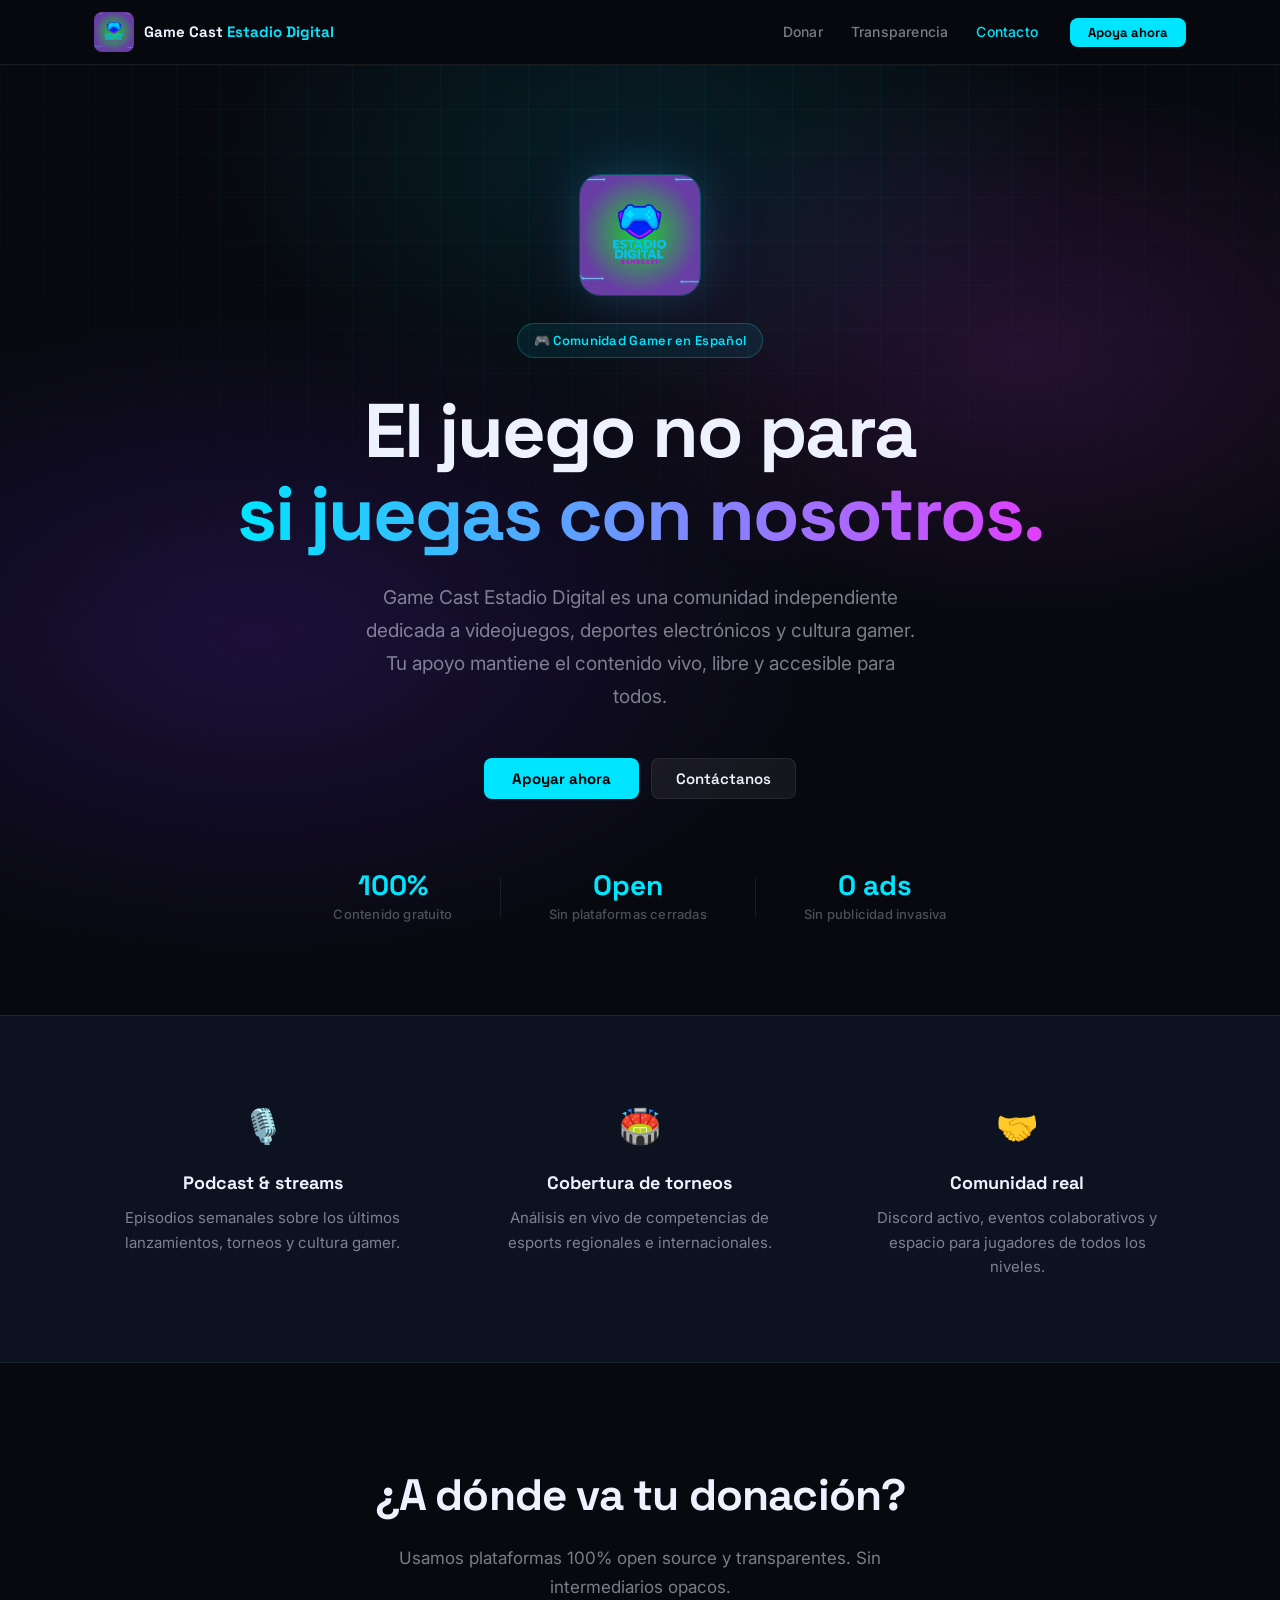
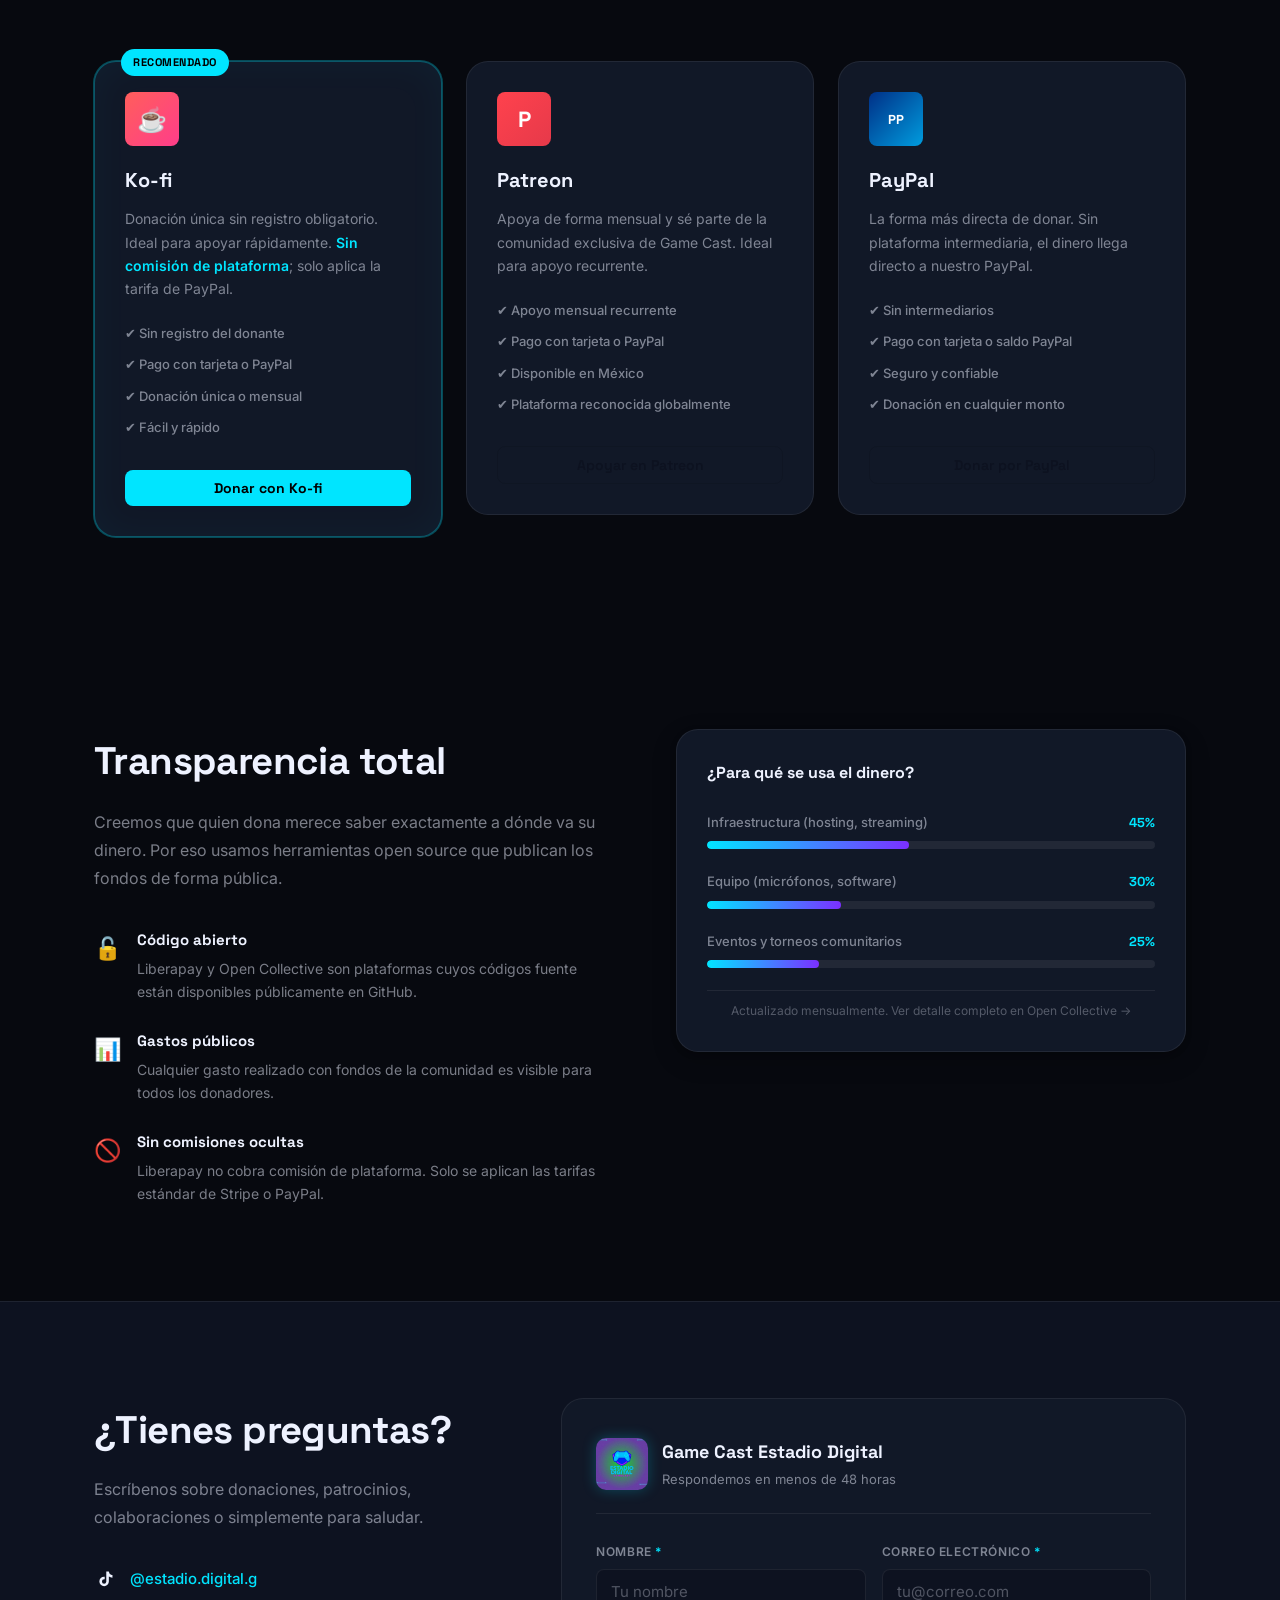
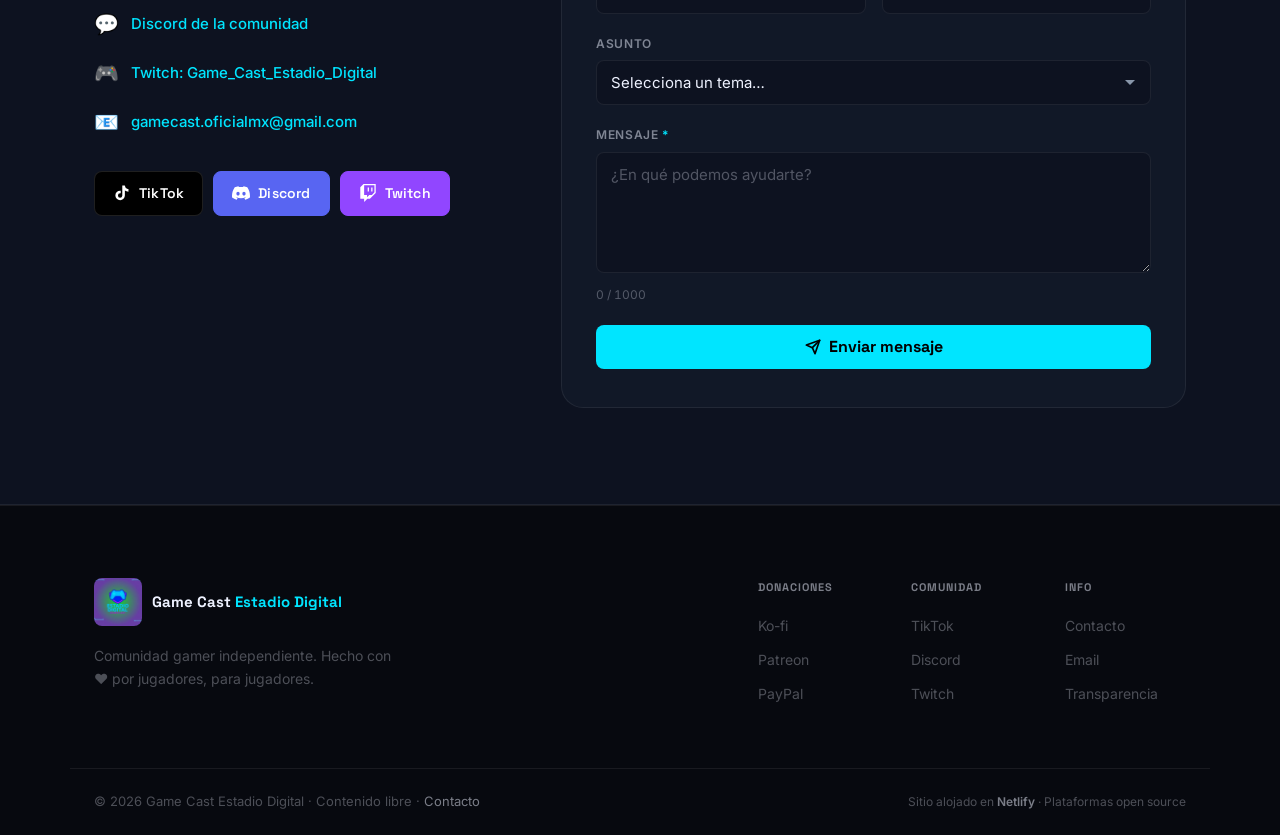
==== index.html @ 7bbc84bf "ux: reemplazar plataformas de donacion por Ko-fi, Patreon y PayPal (persona fisica MX)" ====
<!DOCTYPE html>
<html lang="es">
<head>
  <meta charset="UTF-8" />
  <meta name="viewport" content="width=device-width, initial-scale=1.0" />
  <title>Apoya Game Cast Estadio Digital</title>
  <meta name="description" content="Apoya a la comunidad de Game Cast Estadio Digital con tu donación. Juntos hacemos crecer el contenido gamer en español." />
  <meta property="og:title" content="Apoya Game Cast Estadio Digital" />
  <meta property="og:description" content="Comunidad independiente dedicada a videojuegos, esports y cultura gamer en español." />
  <meta property="og:image" content="logo.png" />
  <meta property="og:type" content="website" />
  <meta name="theme-color" content="#00E5FF" />
  <link rel="icon" type="image/png" sizes="32x32" href="favicon-32.png" />
  <link rel="apple-touch-icon" sizes="180x180" href="apple-touch-icon.png" />
  <link rel="preconnect" href="https://fonts.googleapis.com" />
  <link rel="preconnect" href="https://fonts.gstatic.com" crossorigin />
  <link href="https://fonts.googleapis.com/css2?family=Space+Grotesk:wght@400;500;600;700&family=Inter:wght@400;500&display=swap" rel="stylesheet" />
  <link rel="stylesheet" href="style.css" />
</head>
<body>

  <!-- BARRA DE PROGRESO DE SCROLL -->
  <div class="scroll-progress" id="scroll-progress"></div>

  <!-- NAV -->
  <nav class="nav">
    <div class="nav-inner container">
      <a href="#" class="logo">
        <img src="logo.png" alt="Game Cast Estadio Digital" class="logo-img" width="40" height="40" />
        <span class="logo-text">Game Cast <em>Estadio Digital</em></span>
      </a>
      <div class="nav-links">
        <a href="#donar">Donar</a>
        <a href="#transparencia">Transparencia</a>
        <a href="#contacto">Contacto</a>
      </div>
      <a href="#donar" class="btn btn-nav">Apoya ahora</a>
      <button class="nav-hamburger" id="nav-hamburger" aria-label="Abrir menú" aria-expanded="false">
        <span></span><span></span><span></span>
      </button>
    </div>
  </nav>

  <!-- MENÚ MÓVIL -->
  <div class="mobile-nav" id="mobile-nav" aria-hidden="true">
    <a href="#donar" class="mobile-nav-link">Donar</a>
    <a href="#transparencia" class="mobile-nav-link">Transparencia</a>
    <a href="#contacto" class="mobile-nav-link">Contacto</a>
    <a href="#donar" class="btn btn-primary mobile-nav-cta">Apoya ahora</a>
  </div>

  <!-- HERO -->
  <section class="hero">
    <div class="hero-bg-grid"></div>
    <div class="container hero-inner">
      <div class="hero-logo-wrap">
        <img src="logo.png" alt="Game Cast Estadio Digital" class="hero-logo" width="120" height="120" />
      </div>
      <div class="hero-badge">🎮 Comunidad Gamer en Español</div>
      <h1 class="hero-title">
        El juego no para<br/>
        <span class="accent">si juegas con nosotros.</span>
      </h1>
      <p class="hero-sub">
        Game Cast Estadio Digital es una comunidad independiente dedicada a videojuegos,
        deportes electrónicos y cultura gamer. Tu apoyo mantiene el contenido vivo,
        libre y accesible para todos.
      </p>
      <div class="hero-actions">
        <a href="#donar" class="btn btn-primary">Apoyar ahora</a>
        <a href="#contacto" class="btn btn-ghost">Contáctanos</a>
      </div>
      <div class="hero-stats">
        <div class="stat">
          <span class="stat-num">100%</span>
          <span class="stat-label">Contenido gratuito</span>
        </div>
        <div class="stat-divider"></div>
        <div class="stat">
          <span class="stat-num">Open</span>
          <span class="stat-label">Sin plataformas cerradas</span>
        </div>
        <div class="stat-divider"></div>
        <div class="stat">
          <span class="stat-num">0 ads</span>
          <span class="stat-label">Sin publicidad invasiva</span>
        </div>
      </div>
    </div>
  </section>

  <!-- ABOUT STRIP -->
  <section class="about-strip">
    <div class="container about-grid">
      <div class="about-card">
        <span class="about-icon">🎙️</span>
        <h3>Podcast &amp; streams</h3>
        <p>Episodios semanales sobre los últimos lanzamientos, torneos y cultura gamer.</p>
      </div>
      <div class="about-card">
        <span class="about-icon">🏟️</span>
        <h3>Cobertura de torneos</h3>
        <p>Análisis en vivo de competencias de esports regionales e internacionales.</p>
      </div>
      <div class="about-card">
        <span class="about-icon">🤝</span>
        <h3>Comunidad real</h3>
        <p>Discord activo, eventos colaborativos y espacio para jugadores de todos los niveles.</p>
      </div>
    </div>
  </section>

  <!-- DONACIONES -->
  <section class="section" id="donar">
    <div class="container">
      <div class="section-head">
        <h2>¿A dónde va tu donación?</h2>
        <p>Usamos plataformas 100% open source y transparentes. Sin intermediarios opacos.</p>
      </div>
      <div class="platforms-grid">

        <div class="platform-card featured">
          <div class="platform-badge">Recomendado</div>
          <div class="platform-icon platform-icon-ko">☕</div>
          <h3>Ko-fi</h3>
          <p class="platform-desc">Donación única sin registro obligatorio. Ideal para apoyar rápidamente. <strong>Sin comisión de plataforma</strong>; solo aplica la tarifa de PayPal.</p>
          <ul class="platform-features">
            <li>✔ Sin registro del donante</li>
            <li>✔ Pago con tarjeta o PayPal</li>
            <li>✔ Donación única o mensual</li>
            <li>✔ Fácil y rápido</li>
          </ul>
          <!-- TODO: reemplaza el href con tu link de Ko-fi: https://ko-fi.com/TUNOMBRE -->
          <a href="https://ko-fi.com/" target="_blank" rel="noopener" class="btn btn-primary platform-btn">Donar con Ko-fi</a>
        </div>

        <div class="platform-card">
          <div class="platform-icon platform-icon-patreon">P</div>
          <h3>Patreon</h3>
          <p class="platform-desc">Apoya de forma mensual y sé parte de la comunidad exclusiva de Game Cast. Ideal para apoyo recurrente.</p>
          <ul class="platform-features">
            <li>✔ Apoyo mensual recurrente</li>
            <li>✔ Pago con tarjeta o PayPal</li>
            <li>✔ Disponible en México</li>
            <li>✔ Plataforma reconocida globalmente</li>
          </ul>
          <!-- TODO: reemplaza el href con tu link de Patreon: https://patreon.com/TUNOMBRE -->
          <a href="https://patreon.com/" target="_blank" rel="noopener" class="btn btn-outline platform-btn">Apoyar en Patreon</a>
        </div>

        <div class="platform-card">
          <div class="platform-icon platform-icon-paypal">PP</div>
          <h3>PayPal</h3>
          <p class="platform-desc">La forma más directa de donar. Sin plataforma intermediaria, el dinero llega directo a nuestro PayPal.</p>
          <ul class="platform-features">
            <li>✔ Sin intermediarios</li>
            <li>✔ Pago con tarjeta o saldo PayPal</li>
            <li>✔ Seguro y confiable</li>
            <li>✔ Donación en cualquier monto</li>
          </ul>
          <!-- TODO: reemplaza el href con tu link de PayPal.Me: https://paypal.me/TUNOMBRE -->
          <a href="https://paypal.me/" target="_blank" rel="noopener" class="btn btn-outline platform-btn">Donar por PayPal</a>
        </div>

      </div>
    </div>
  </section>

  <!-- TRANSPARENCIA -->
  <section class="section" id="transparencia">
    <div class="container transparency-inner">
      <div class="transparency-text">
        <h2>Transparencia total</h2>
        <p>Creemos que quien dona merece saber exactamente a dónde va su dinero. Por eso usamos herramientas open source que publican los fondos de forma pública.</p>
        <ul class="transparency-list">
          <li>
            <span class="t-icon">🔓</span>
            <div>
              <strong>Código abierto</strong>
              <p>Liberapay y Open Collective son plataformas cuyos códigos fuente están disponibles públicamente en GitHub.</p>
            </div>
          </li>
          <li>
            <span class="t-icon">📊</span>
            <div>
              <strong>Gastos públicos</strong>
              <p>Cualquier gasto realizado con fondos de la comunidad es visible para todos los donadores.</p>
            </div>
          </li>
          <li>
            <span class="t-icon">🚫</span>
            <div>
              <strong>Sin comisiones ocultas</strong>
              <p>Liberapay no cobra comisión de plataforma. Solo se aplican las tarifas estándar de Stripe o PayPal.</p>
            </div>
          </li>
        </ul>
      </div>
      <div class="transparency-card">
        <h4>¿Para qué se usa el dinero?</h4>
        <div class="budget-bars">
          <div class="budget-item">
            <div class="budget-label">
              <span>Infraestructura (hosting, streaming)</span>
              <span class="budget-pct">45%</span>
            </div>
            <div class="budget-bar"><div class="budget-fill" style="width:45%"></div></div>
          </div>
          <div class="budget-item">
            <div class="budget-label">
              <span>Equipo (micrófonos, software)</span>
              <span class="budget-pct">30%</span>
            </div>
            <div class="budget-bar"><div class="budget-fill" style="width:30%"></div></div>
          </div>
          <div class="budget-item">
            <div class="budget-label">
              <span>Eventos y torneos comunitarios</span>
              <span class="budget-pct">25%</span>
            </div>
            <div class="budget-bar"><div class="budget-fill" style="width:25%"></div></div>
          </div>
        </div>
        <p class="budget-note">Actualizado mensualmente. Ver detalle completo en Open Collective →</p>
      </div>
    </div>
  </section>

  <!-- CONTACTO -->
  <section class="section section-contact" id="contacto">
    <div class="container contact-inner">
      <div class="contact-info">
        <h2>¿Tienes preguntas?</h2>
        <p>Escríbenos sobre donaciones, patrocinios, colaboraciones o simplemente para saludar.</p>
        <div class="contact-items">
          <div class="contact-item">
            <span class="contact-icon-tiktok">
              <svg width="18" height="18" viewBox="0 0 24 24" fill="currentColor" xmlns="http://www.w3.org/2000/svg"><path d="M19.59 6.69a4.83 4.83 0 0 1-3.77-4.25V2h-3.45v13.67a2.89 2.89 0 0 1-2.88 2.5 2.89 2.89 0 0 1-2.89-2.89 2.89 2.89 0 0 1 2.89-2.89c.28 0 .54.04.79.1V9.01a6.34 6.34 0 0 0-.79-.05 6.34 6.34 0 0 0-6.34 6.34 6.34 6.34 0 0 0 6.34 6.34 6.34 6.34 0 0 0 6.33-6.34V8.69a8.18 8.18 0 0 0 4.78 1.52V6.76a4.85 4.85 0 0 1-1.01-.07z"/></svg>
            </span>
            <a href="https://www.tiktok.com/@estadio.digital.g?is_from_webapp=1&sender_device=pc" target="_blank" rel="noopener">@estadio.digital.g</a>
          </div>
          <div class="contact-item">
            <span>💬</span>
            <a href="https://discord.gg/Uu6ybhuUd" target="_blank" rel="noopener">Discord de la comunidad</a>
          </div>
          <div class="contact-item">
            <span>🎮</span>
            <a href="https://www.twitch.tv/Game_Cast_Estadio_Digital" target="_blank" rel="noopener">Twitch: Game_Cast_Estadio_Digital</a>
          </div>
          <div class="contact-item">
            <span>📧</span>
            <a href="mailto:gamecast.oficialmx@gmail.com">gamecast.oficialmx@gmail.com</a>
          </div>
        </div>

        <!-- BOTONES SOCIALES -->
        <div class="social-buttons">
          <a href="https://www.tiktok.com/@estadio.digital.g?is_from_webapp=1&sender_device=pc" target="_blank" rel="noopener" class="social-btn social-btn-tiktok">
            <svg width="18" height="18" viewBox="0 0 24 24" fill="currentColor"><path d="M19.59 6.69a4.83 4.83 0 0 1-3.77-4.25V2h-3.45v13.67a2.89 2.89 0 0 1-2.88 2.5 2.89 2.89 0 0 1-2.89-2.89 2.89 2.89 0 0 1 2.89-2.89c.28 0 .54.04.79.1V9.01a6.34 6.34 0 0 0-.79-.05 6.34 6.34 0 0 0-6.34 6.34 6.34 6.34 0 0 0 6.34 6.34 6.34 6.34 0 0 0 6.33-6.34V8.69a8.18 8.18 0 0 0 4.78 1.52V6.76a4.85 4.85 0 0 1-1.01-.07z"/></svg>
            TikTok
          </a>
          <a href="https://discord.gg/Uu6ybhuUd" target="_blank" rel="noopener" class="social-btn social-btn-discord">
            <svg width="18" height="18" viewBox="0 0 24 24" fill="currentColor"><path d="M20.317 4.37a19.791 19.791 0 0 0-4.885-1.515.074.074 0 0 0-.079.037c-.21.375-.444.864-.608 1.25a18.27 18.27 0 0 0-5.487 0 12.64 12.64 0 0 0-.617-1.25.077.077 0 0 0-.079-.037A19.736 19.736 0 0 0 3.677 4.37a.07.07 0 0 0-.032.027C.533 9.046-.32 13.58.099 18.057c.002.022.015.043.03.056a19.9 19.9 0 0 0 5.993 3.03.078.078 0 0 0 .084-.028 14.09 14.09 0 0 0 1.226-1.994.076.076 0 0 0-.041-.106 13.107 13.107 0 0 1-1.872-.892.077.077 0 0 1-.008-.128 10.2 10.2 0 0 0 .372-.292.074.074 0 0 1 .077-.01c3.928 1.793 8.18 1.793 12.062 0a.074.074 0 0 1 .078.01c.12.098.246.198.373.292a.077.077 0 0 1-.006.127 12.299 12.299 0 0 1-1.873.892.077.077 0 0 0-.041.107c.36.698.772 1.362 1.225 1.993a.076.076 0 0 0 .084.028 19.839 19.839 0 0 0 6.002-3.03.077.077 0 0 0 .032-.054c.5-5.177-.838-9.674-3.549-13.66a.061.061 0 0 0-.031-.03zM8.02 15.33c-1.183 0-2.157-1.085-2.157-2.419 0-1.333.956-2.419 2.157-2.419 1.21 0 2.176 1.096 2.157 2.42 0 1.333-.956 2.418-2.157 2.418zm7.975 0c-1.183 0-2.157-1.085-2.157-2.419 0-1.333.955-2.419 2.157-2.419 1.21 0 2.176 1.096 2.157 2.42 0 1.333-.946 2.418-2.157 2.418z"/></svg>
            Discord
          </a>
          <a href="https://www.twitch.tv/Game_Cast_Estadio_Digital" target="_blank" rel="noopener" class="social-btn social-btn-twitch">
            <svg width="18" height="18" viewBox="0 0 24 24" fill="currentColor"><path d="M11.571 4.714h1.715v5.143H11.57zm4.715 0H18v5.143h-1.714zM6 0L1.714 4.286v15.428h5.143V24l4.286-4.286h3.428L22.286 12V0zm14.571 11.143l-3.428 3.428h-3.429l-3 3v-3H6.857V1.714h13.714z"/></svg>
            Twitch
          </a>
        </div>
      </div>

      <!-- FORMULARIO -->
      <div class="contact-form-wrap">

        <div class="form-header">
          <img src="logo.png" alt="Game Cast Estadio Digital" class="form-header-logo" width="52" height="52" loading="lazy" />
          <div>
            <h3 class="form-title">Game Cast Estadio Digital</h3>
            <p class="form-subtitle">Respondemos en menos de 48 horas</p>
          </div>
        </div>

        <!-- Pantalla de éxito -->
        <div class="form-success-screen" id="form-success-screen">
          <div class="success-logo-wrap">
            <img src="logo.png" alt="Game Cast" class="success-logo" width="96" height="96" loading="lazy" />
            <div class="success-ring"></div>
            <div class="success-particles">
              <span class="particle p1">🎮</span>
              <span class="particle p2">⭐</span>
              <span class="particle p3">🎯</span>
              <span class="particle p4">✨</span>
              <span class="particle p5">🕹️</span>
              <span class="particle p6">🏆</span>
            </div>
          </div>
          <div class="success-message">
            <div class="success-check">✓</div>
            <h4>¡Gracias por comunicarte con nosotros!</h4>
            <p>Tu mensaje fue enviado correctamente.<br/>Te responderemos pronto. 🎮</p>
          </div>
        </div>

        <!-- Formulario -->
        <form id="contact-form" class="contact-form" novalidate>

          <input type="text" name="_gotcha" style="display:none" tabindex="-1" autocomplete="off" />

          <div class="form-row">
            <div class="form-group" id="grp-name">
              <label for="name">Nombre <span class="req">*</span></label>
              <input type="text" id="name" name="name" placeholder="Tu nombre" autocomplete="given-name" required />
              <span class="field-err">Por favor escribe tu nombre.</span>
            </div>
            <div class="form-group" id="grp-email">
              <label for="email">Correo electrónico <span class="req">*</span></label>
              <input type="email" id="email" name="email" placeholder="tu@correo.com" autocomplete="email" required />
              <span class="field-err">Ingresa un correo válido.</span>
            </div>
          </div>

          <div class="form-group">
            <label for="subject">Asunto</label>
            <select id="subject" name="subject">
              <option value="">Selecciona un tema…</option>
              <option value="donacion">Pregunta sobre donaciones</option>
              <option value="patrocinio">Patrocinio o colaboración</option>
              <option value="comunidad">Unirme a la comunidad</option>
              <option value="otro">Otro</option>
            </select>
          </div>

          <div class="form-group" id="grp-message">
            <label for="message">Mensaje <span class="req">*</span></label>
            <textarea id="message" name="message" rows="5" placeholder="¿En qué podemos ayudarte?" required maxlength="1000"></textarea>
            <div class="form-field-footer">
              <span class="field-err">Escribe un mensaje de al menos 10 caracteres.</span>
              <span class="char-counter" id="char-counter">0 / 1000</span>
            </div>
          </div>

          <button type="submit" class="btn btn-primary btn-submit" id="submit-btn">
            <span id="btn-idle" class="btn-inner">
              <svg width="16" height="16" viewBox="0 0 24 24" fill="none" stroke="currentColor" stroke-width="2.5" stroke-linecap="round" stroke-linejoin="round"><line x1="22" y1="2" x2="11" y2="13"/><polygon points="22 2 15 22 11 13 2 9 22 2"/></svg>
              Enviar mensaje
            </span>
            <span id="btn-loading" class="btn-inner" style="display:none">
              <svg class="spin-icon" width="16" height="16" viewBox="0 0 24 24" fill="none" stroke="currentColor" stroke-width="2.5"><circle cx="12" cy="12" r="10" stroke-opacity="0.3"/><path d="M12 2a10 10 0 0 1 10 10" stroke-linecap="round"/></svg>
              Enviando…
            </span>
          </button>

          <div class="form-send-error" id="form-send-error">
            <span>⚠️</span>
            <div>
              <strong>Error al enviar</strong>
              <p>Intenta de nuevo o escríbenos por Discord.</p>
            </div>
          </div>

        </form>
      </div>
    </div>
  </section>

  <!-- FOOTER -->
  <footer class="footer">
    <div class="container footer-inner">
      <div class="footer-brand">
        <a href="#" class="logo">
          <img src="logo.png" alt="Game Cast Estadio Digital" class="logo-img" width="48" height="48" loading="lazy" />
          <span class="logo-text">Game Cast <em>Estadio Digital</em></span>
        </a>
        <p>Comunidad gamer independiente. Hecho con ❤️ por jugadores, para jugadores.</p>
      </div>
      <div class="footer-links">
        <div class="footer-col">
          <h5>Donaciones</h5>
          <!-- TODO: actualiza estos hrefs con tus links reales -->
          <a href="https://ko-fi.com/" target="_blank" rel="noopener">Ko-fi</a>
          <a href="https://patreon.com/" target="_blank" rel="noopener">Patreon</a>
          <a href="https://paypal.me/" target="_blank" rel="noopener">PayPal</a>
        </div>
        <div class="footer-col">
          <h5>Comunidad</h5>
          <a href="https://www.tiktok.com/@estadio.digital.g?is_from_webapp=1&sender_device=pc" target="_blank" rel="noopener">TikTok</a>
          <a href="https://discord.gg/Uu6ybhuUd" target="_blank" rel="noopener">Discord</a>
          <a href="https://www.twitch.tv/Game_Cast_Estadio_Digital" target="_blank" rel="noopener">Twitch</a>
        </div>
        <div class="footer-col">
          <h5>Info</h5>
          <a href="#contacto">Contacto</a>
          <a href="mailto:gamecast.oficialmx@gmail.com">Email</a>
          <a href="#transparencia">Transparencia</a>
        </div>
      </div>
    </div>
    <div class="footer-bottom">
      <div class="container">
        <p>© 2026 Game Cast Estadio Digital · Contenido libre · <a href="#contacto">Contacto</a></p>
        <p class="footer-tech">Sitio alojado en <strong>Netlify</strong> · Plataformas open source</p>
      </div>
    </div>
  </footer>

  <!-- BOTÓN FLOTANTE DONAR -->
  <a href="#donar" class="float-cta" id="float-cta" aria-label="Hacer una donación">
    <svg width="18" height="18" viewBox="0 0 24 24" fill="none" stroke="currentColor" stroke-width="2.5"><path d="M20.84 4.61a5.5 5.5 0 0 0-7.78 0L12 5.67l-1.06-1.06a5.5 5.5 0 0 0-7.78 7.78l1.06 1.06L12 21.23l7.78-7.78 1.06-1.06a5.5 5.5 0 0 0 0-7.78z"/></svg>
    <span>Donar</span>
  </a>

  <!-- VOLVER ARRIBA -->
  <button class="back-to-top" id="back-to-top" aria-label="Volver arriba">
    <svg width="18" height="18" viewBox="0 0 24 24" fill="none" stroke="currentColor" stroke-width="2.5" stroke-linecap="round" stroke-linejoin="round"><polyline points="18 15 12 9 6 15"/></svg>
  </button>

  <script src="main.js"></script>
</body>
</html>
---- style.css ----
/* ============================
   RESET & BASE
   ============================ */
*, *::before, *::after { box-sizing: border-box; margin: 0; padding: 0; }

:root {
  /* ── Paleta principal extraída del logo ── */
  --cyan:        #00E5FF;   /* control del gamepad */
  --cyan-dim:    #00B8CC;
  --cyan-glow:   rgba(0, 229, 255, 0.18);
  --cyan-glow-md:rgba(0, 229, 255, 0.10);
  --magenta:     #E040FB;   /* "GAMECAST" en el logo */
  --magenta-dim: #B300D4;
  --magenta-glow:rgba(224, 64, 251, 0.20);
  --violet:      #7B2FFF;   /* degradado interno logo */

  /* ── Fondos oscuros ── */
  --bg-deep:     #07090F;   /* casi negro azulado */
  --bg-mid:      #0D1220;   /* secciones oscuras */
  --bg-card:     #111827;   /* tarjetas oscuras */
  --bg-card-alt: #161F30;
  --bg-light:    #F0F4FA;   /* secciones claras */
  --bg-white:    #FFFFFF;

  /* ── Bordes ── */
  --border-dark: rgba(255,255,255,0.07);
  --border-cyan: rgba(0,229,255,0.30);
  --border-light: rgba(0,0,0,0.09);

  /* ── Texto ── */
  --text-on-dark:       #EEF2FF;
  --text-on-dark-muted: rgba(238,242,255,0.50);
  --text-on-dark-dim:   rgba(238,242,255,0.30);
  --text-dark:          #0D1220;
  --text-mid:           #4A5568;
  --text-muted:         #8896AA;

  /* ── Tipografía ── */
  --font:      'Space Grotesk', sans-serif;
  --font-body: 'Inter', sans-serif;

  /* ── Radios ── */
  --r-sm: 8px;
  --r-md: 14px;
  --r-lg: 22px;
  --r-xl: 30px;

  --shadow-cyan: 0 0 28px rgba(0,229,255,0.25);
  --shadow-card: 0 2px 6px rgba(0,0,0,0.18), 0 8px 24px rgba(0,0,0,0.22);
}

html { scroll-behavior: smooth; }

body {
  font-family: var(--font-body);
  font-size: 16px;
  line-height: 1.65;
  color: var(--text-dark);
  background: var(--bg-deep);
  -webkit-font-smoothing: antialiased;
}

.container {
  max-width: 1140px;
  margin: 0 auto;
  padding: 0 24px;
}

img { max-width: 100%; display: block; }
a { color: inherit; text-decoration: none; }
ul { list-style: none; }

/* ============================
   NAV
   ============================ */
.nav {
  position: sticky;
  top: 0;
  z-index: 100;
  background: rgba(7, 9, 15, 0.85);
  backdrop-filter: blur(16px);
  -webkit-backdrop-filter: blur(16px);
  border-bottom: 1px solid var(--border-dark);
}

.nav-inner {
  display: flex;
  align-items: center;
  gap: 2rem;
  padding-top: 12px;
  padding-bottom: 12px;
}

.logo {
  display: flex;
  align-items: center;
  gap: 10px;
  font-family: var(--font);
  font-weight: 700;
  font-size: 15px;
  flex-shrink: 0;
}

.logo-img {
  width: 40px;
  height: 40px;
  object-fit: contain;
  border-radius: 8px;
  flex-shrink: 0;
}

.logo-text { color: var(--text-on-dark); }
.logo-text em { font-style: normal; color: var(--cyan); }

.nav-links {
  display: flex;
  gap: 1.75rem;
  margin-left: auto;
}

.nav-links a {
  font-size: 14px;
  font-weight: 500;
  color: var(--text-on-dark-muted);
  transition: color .2s;
  letter-spacing: 0.2px;
}

.nav-links a:hover,
.nav-links a.active { color: var(--cyan); }

/* ============================
   BUTTONS
   ============================ */
.btn {
  display: inline-flex;
  align-items: center;
  gap: 7px;
  font-family: var(--font);
  font-size: 15px;
  font-weight: 600;
  border-radius: var(--r-sm);
  padding: 10px 20px;
  cursor: pointer;
  border: none;
  transition: transform .15s, box-shadow .15s, background .15s, opacity .15s;
  text-decoration: none;
  white-space: nowrap;
  line-height: 1;
}

.btn:active { transform: scale(0.97); }

/* Nav CTA */
.btn-nav {
  background: var(--cyan);
  color: #000;
  padding: 8px 18px;
  font-size: 13px;
  font-weight: 700;
}
.btn-nav:hover {
  background: var(--cyan-dim);
  box-shadow: var(--shadow-cyan);
}

/* Primary – cyan sólido */
.btn-primary {
  background: var(--cyan);
  color: #000;
  padding: 13px 28px;
  font-size: 15px;
  font-weight: 700;
}
.btn-primary:hover {
  background: #33EBFF;
  transform: translateY(-2px);
  box-shadow: var(--shadow-cyan);
}

/* Ghost – borde translúcido sobre oscuro */
.btn-ghost {
  background: rgba(255,255,255,0.06);
  color: var(--text-on-dark);
  border: 1.5px solid var(--border-dark);
  padding: 12px 24px;
  font-size: 15px;
}
.btn-ghost:hover {
  background: rgba(255,255,255,0.10);
  border-color: var(--border-cyan);
  color: var(--cyan);
}

/* Outline sobre claro */
.btn-outline {
  background: transparent;
  border: 1.5px solid var(--border-light);
  color: var(--text-dark);
  padding: 10px 20px;
}
.btn-outline:hover {
  background: var(--bg-light);
  border-color: rgba(0,0,0,0.2);
}

/* Outline sobre oscuro */
.btn-outline-dark {
  background: transparent;
  border: 1.5px solid var(--border-cyan);
  color: var(--cyan);
  padding: 11px 22px;
  font-size: 15px;
}
.btn-outline-dark:hover {
  background: var(--cyan-glow);
  box-shadow: var(--shadow-cyan);
}

/* Magenta accent */
.btn-magenta {
  background: var(--magenta);
  color: #fff;
  padding: 13px 28px;
  font-size: 15px;
  font-weight: 700;
}
.btn-magenta:hover {
  background: #ED6CFC;
  transform: translateY(-2px);
  box-shadow: 0 6px 22px var(--magenta-glow);
}

/* ============================
   HERO
   ============================ */
.hero {
  position: relative;
  background: var(--bg-deep);
  color: var(--text-on-dark);
  padding: 110px 0 90px;
  overflow: hidden;
}

/* Fondo: grid + glow radial magenta-cyan */
.hero::before {
  content: '';
  position: absolute;
  inset: 0;
  background:
    radial-gradient(ellipse 65% 50% at 20% 60%, rgba(123,47,255,0.18) 0%, transparent 70%),
    radial-gradient(ellipse 55% 45% at 80% 30%, rgba(224,64,251,0.14) 0%, transparent 65%),
    radial-gradient(ellipse 50% 40% at 50% 10%, rgba(0,229,255,0.10) 0%, transparent 70%);
  pointer-events: none;
}

.hero-bg-grid {
  position: absolute;
  inset: 0;
  background-image:
    linear-gradient(rgba(0,229,255,0.04) 1px, transparent 1px),
    linear-gradient(90deg, rgba(0,229,255,0.04) 1px, transparent 1px);
  background-size: 44px 44px;
  mask-image: radial-gradient(ellipse 85% 70% at 50% 0%, black 30%, transparent 100%);
  -webkit-mask-image: radial-gradient(ellipse 85% 70% at 50% 0%, black 30%, transparent 100%);
}

.hero-inner {
  position: relative;
  z-index: 1;
  text-align: center;
}

.hero-badge {
  display: inline-flex;
  align-items: center;
  gap: 8px;
  background: rgba(0,229,255,0.08);
  border: 1px solid rgba(0,229,255,0.25);
  color: var(--cyan);
  font-family: var(--font);
  font-size: 13px;
  font-weight: 600;
  padding: 6px 16px;
  border-radius: 100px;
  margin-bottom: 32px;
  letter-spacing: 0.3px;
}

.hero-title {
  font-family: var(--font);
  font-size: clamp(42px, 6.5vw, 76px);
  font-weight: 700;
  line-height: 1.08;
  letter-spacing: -2px;
  color: var(--text-on-dark);
  margin-bottom: 26px;
}

.hero-title .accent {
  /* Gradiente cyan→magenta igual al logo */
  background: linear-gradient(90deg, var(--cyan) 0%, var(--magenta) 100%);
  -webkit-background-clip: text;
  -webkit-text-fill-color: transparent;
  background-clip: text;
}

.hero-sub {
  font-size: clamp(16px, 2vw, 19px);
  color: var(--text-on-dark-muted);
  max-width: 560px;
  margin: 0 auto 44px;
  line-height: 1.75;
}

.hero-actions {
  display: flex;
  gap: 12px;
  justify-content: center;
  flex-wrap: wrap;
  margin-bottom: 72px;
}

.hero-stats {
  display: flex;
  align-items: center;
  justify-content: center;
  gap: 48px;
  flex-wrap: wrap;
}

.stat { text-align: center; }

.stat-num {
  display: block;
  font-family: var(--font);
  font-size: 28px;
  font-weight: 700;
  color: var(--cyan);
  line-height: 1;
  margin-bottom: 5px;
}

.stat-label {
  display: block;
  font-size: 13px;
  color: var(--text-on-dark-dim);
  font-weight: 500;
  letter-spacing: 0.2px;
}

.stat-divider {
  width: 1px;
  height: 40px;
  background: rgba(255,255,255,0.08);
}

/* ============================
   ABOUT STRIP
   ============================ */
.about-strip {
  background: var(--bg-mid);
  padding: 72px 0;
  border-top: 1px solid var(--border-dark);
  border-bottom: 1px solid var(--border-dark);
}

.about-grid {
  display: grid;
  grid-template-columns: repeat(auto-fit, minmax(240px, 1fr));
  gap: 40px;
}

.about-card {
  text-align: center;
  padding: 10px 20px;
}

.about-icon { font-size: 34px; display: block; margin-bottom: 14px; }

.about-card h3 {
  font-family: var(--font);
  font-size: 18px;
  font-weight: 700;
  color: var(--text-on-dark);
  margin-bottom: 8px;
}

.about-card p {
  font-size: 15px;
  color: var(--text-on-dark-muted);
  line-height: 1.65;
}

/* ============================
   SECTIONS
   ============================ */
.section {
  padding: 96px 0;
}

.section-dark {
  background: var(--bg-mid);
  color: var(--text-on-dark);
  border-top: 1px solid var(--border-dark);
  border-bottom: 1px solid var(--border-dark);
}

.section-light {
  background: var(--bg-light);
  color: var(--text-dark);
}

.section-head {
  text-align: center;
  margin-bottom: 60px;
}

.section-head h2 {
  font-family: var(--font);
  font-size: clamp(28px, 4vw, 44px);
  font-weight: 700;
  letter-spacing: -0.8px;
  margin-bottom: 12px;
  color: var(--text-on-dark);
}

.section-head p {
  font-size: 17px;
  color: var(--text-on-dark-muted);
  max-width: 520px;
  margin: 0 auto;
  line-height: 1.7;
}

.section-head.on-light h2 { color: var(--text-dark); }
.section-head.on-light p  { color: var(--text-mid); }

/* ============================
   PLATFORMS
   ============================ */
.platforms-grid {
  display: grid;
  grid-template-columns: repeat(auto-fit, minmax(290px, 1fr));
  gap: 24px;
  align-items: start;
}

.platform-card {
  background: var(--bg-card);
  border: 1px solid var(--border-dark);
  border-radius: var(--r-lg);
  padding: 30px;
  position: relative;
  transition: box-shadow .25s, transform .25s, border-color .25s;
}

.platform-card:hover {
  box-shadow: var(--shadow-card);
  transform: translateY(-3px);
  border-color: rgba(0,229,255,0.15);
}

.platform-card.featured {
  border-color: var(--border-cyan);
  box-shadow: 0 0 0 1px var(--border-cyan), inset 0 0 40px rgba(0,229,255,0.04);
}

.platform-card.featured:hover {
  box-shadow: 0 0 0 1px var(--border-cyan), var(--shadow-cyan), var(--shadow-card);
}

.platform-badge {
  position: absolute;
  top: -13px;
  left: 26px;
  background: var(--cyan);
  color: #000;
  font-family: var(--font);
  font-size: 11px;
  font-weight: 700;
  padding: 4px 12px;
  border-radius: 100px;
  letter-spacing: 0.5px;
  text-transform: uppercase;
}

.platform-icon {
  width: 54px;
  height: 54px;
  border-radius: var(--r-sm);
  background: #F5BE00;
  display: flex;
  align-items: center;
  justify-content: center;
  margin-bottom: 18px;
  overflow: hidden;
}

.platform-icon img { width: 34px; height: 34px; object-fit: contain; }

.platform-icon-fallback {
  font-family: var(--font);
  font-size: 14px;
  font-weight: 700;
  color: #000;
  display: none;
}

.platform-icon-ko {
  background: linear-gradient(135deg, #FF5E5B, #FF3D8A);
  font-size: 24px;
  color: #fff;
}

.platform-icon-patreon {
  background: linear-gradient(135deg, #FF424D, #E6394A);
  font-size: 22px;
  font-weight: 700;
  color: #fff;
  font-family: var(--font);
}

.platform-icon-paypal {
  background: linear-gradient(135deg, #003087, #009CDE);
  font-size: 13px;
  font-weight: 700;
  color: #fff;
  font-family: var(--font);
}

.platform-card h3 {
  font-family: var(--font);
  font-size: 20px;
  font-weight: 700;
  color: var(--text-on-dark);
  margin-bottom: 10px;
}

.platform-desc {
  font-size: 14px;
  color: var(--text-on-dark-muted);
  margin-bottom: 18px;
  line-height: 1.65;
}

.platform-desc strong { color: var(--cyan); font-weight: 600; }

.platform-features { margin-bottom: 26px; }

.platform-features li {
  font-size: 13px;
  color: var(--text-on-dark-muted);
  padding: 5px 0;
  font-weight: 500;
}

.platform-btn {
  width: 100%;
  justify-content: center;
  font-size: 14px;
  padding: 11px 16px;
}

/* ============================
   TIERS
   ============================ */
.tiers-grid {
  display: grid;
  grid-template-columns: repeat(auto-fit, minmax(250px, 1fr));
  gap: 22px;
  margin-bottom: 44px;
}

.tier-card {
  background: var(--bg-card);
  border: 1px solid var(--border-dark);
  border-radius: var(--r-lg);
  padding: 36px 26px;
  text-align: center;
  position: relative;
  transition: background .2s, border-color .2s, transform .2s, box-shadow .2s;
}

.tier-card:hover {
  background: var(--bg-card-alt);
  border-color: rgba(0,229,255,0.18);
  transform: translateY(-2px);
}

.tier-card.tier-featured {
  background: linear-gradient(160deg, rgba(0,229,255,0.06) 0%, rgba(123,47,255,0.08) 100%);
  border-color: var(--border-cyan);
  border-width: 1.5px;
  box-shadow: 0 0 0 1px var(--border-cyan), inset 0 0 50px rgba(0,229,255,0.03);
}

.tier-card.tier-featured:hover {
  box-shadow: 0 0 0 1px var(--border-cyan), var(--shadow-cyan);
}

.tier-badge {
  position: absolute;
  top: -14px;
  left: 50%;
  transform: translateX(-50%);
  background: linear-gradient(90deg, var(--cyan), var(--magenta));
  color: #000;
  font-family: var(--font);
  font-size: 11px;
  font-weight: 700;
  padding: 4px 16px;
  border-radius: 100px;
  white-space: nowrap;
  text-transform: uppercase;
  letter-spacing: 0.5px;
}

.tier-emoji { font-size: 38px; margin-bottom: 14px; display: block; }

.tier-name {
  font-family: var(--font);
  font-size: 20px;
  font-weight: 700;
  color: var(--text-on-dark);
  margin-bottom: 10px;
}

.tier-amount {
  font-family: var(--font);
  font-size: 40px;
  font-weight: 700;
  color: var(--cyan);
  margin-bottom: 16px;
  line-height: 1;
}

.tier-amount span {
  font-size: 16px;
  color: var(--text-on-dark-dim);
  font-weight: 500;
}

.tier-desc {
  font-size: 14px;
  color: var(--text-on-dark-muted);
  margin-bottom: 28px;
  line-height: 1.65;
}

.btn-tier {
  display: inline-block;
  background: rgba(255,255,255,0.07);
  color: var(--text-on-dark);
  font-family: var(--font);
  font-size: 14px;
  font-weight: 600;
  padding: 11px 26px;
  border-radius: var(--r-sm);
  border: 1px solid var(--border-dark);
  cursor: pointer;
  transition: background .2s, border-color .2s, color .2s;
  text-decoration: none;
}

.btn-tier:hover {
  background: rgba(0,229,255,0.10);
  border-color: var(--border-cyan);
  color: var(--cyan);
}

.btn-tier-featured {
  display: inline-block;
  background: linear-gradient(90deg, var(--cyan) 0%, #33BBFF 100%);
  color: #000;
  font-family: var(--font);
  font-size: 14px;
  font-weight: 700;
  padding: 11px 26px;
  border-radius: var(--r-sm);
  border: none;
  cursor: pointer;
  transition: opacity .2s, transform .15s, box-shadow .2s;
  text-decoration: none;
}

.btn-tier-featured:hover {
  opacity: 0.88;
  transform: translateY(-1px);
  box-shadow: var(--shadow-cyan);
}

.one-time-box {
  text-align: center;
  padding: 26px 32px;
  border: 1px dashed rgba(0,229,255,0.20);
  border-radius: var(--r-md);
  display: flex;
  align-items: center;
  justify-content: center;
  gap: 24px;
  flex-wrap: wrap;
  background: rgba(0,229,255,0.03);
}

.one-time-box p {
  color: var(--text-on-dark-muted);
  font-size: 15px;
}

/* ============================
   TRANSPARENCY
   ============================ */
.transparency-inner {
  display: grid;
  grid-template-columns: 1fr 1fr;
  gap: 72px;
  align-items: start;
}

.transparency-text h2 {
  font-family: var(--font);
  font-size: clamp(26px, 3vw, 40px);
  font-weight: 700;
  letter-spacing: -0.6px;
  margin-bottom: 16px;
  color: var(--text-on-dark);
}

.transparency-text > p {
  font-size: 16px;
  color: var(--text-on-dark-muted);
  margin-bottom: 36px;
  line-height: 1.75;
}

.transparency-list {
  display: flex;
  flex-direction: column;
  gap: 26px;
}

.transparency-list li {
  display: flex;
  gap: 16px;
  align-items: flex-start;
}

.t-icon { font-size: 22px; flex-shrink: 0; margin-top: 2px; }

.transparency-list strong {
  display: block;
  font-family: var(--font);
  font-size: 15px;
  font-weight: 700;
  color: var(--text-on-dark);
  margin-bottom: 4px;
}

.transparency-list p {
  font-size: 14px;
  color: var(--text-on-dark-muted);
  line-height: 1.65;
}

.transparency-card {
  background: var(--bg-card);
  border: 1px solid var(--border-dark);
  border-radius: var(--r-lg);
  padding: 30px;
  box-shadow: var(--shadow-card);
}

.transparency-card h4 {
  font-family: var(--font);
  font-size: 16px;
  font-weight: 700;
  color: var(--text-on-dark);
  margin-bottom: 26px;
}

.budget-bars { display: flex; flex-direction: column; gap: 22px; margin-bottom: 22px; }

.budget-label {
  display: flex;
  justify-content: space-between;
  font-size: 13px;
  color: var(--text-on-dark-muted);
  margin-bottom: 8px;
  font-weight: 500;
}

.budget-pct {
  font-family: var(--font);
  font-weight: 700;
  color: var(--cyan);
}

.budget-bar {
  height: 8px;
  background: rgba(255,255,255,0.07);
  border-radius: 100px;
  overflow: hidden;
}

.budget-fill {
  height: 100%;
  background: linear-gradient(90deg, var(--cyan) 0%, var(--violet) 100%);
  border-radius: 100px;
  transition: width 1.1s cubic-bezier(.22,1,.36,1);
}

.budget-note {
  font-size: 12px;
  color: var(--text-on-dark-dim);
  text-align: center;
  padding-top: 10px;
  border-top: 1px solid var(--border-dark);
}

/* ============================
   CONTACT
   ============================ */
.section-contact {
  background: var(--bg-mid);
  border-top: 1px solid var(--border-dark);
  border-bottom: 1px solid var(--border-dark);
}

.contact-inner {
  display: grid;
  grid-template-columns: 1fr 1.55fr;
  gap: 64px;
  align-items: start;
}

.contact-info h2 {
  font-family: var(--font);
  font-size: clamp(26px, 3vw, 40px);
  font-weight: 700;
  letter-spacing: -0.6px;
  color: var(--text-on-dark);
  margin-bottom: 14px;
}

.contact-info > p {
  font-size: 16px;
  color: var(--text-on-dark-muted);
  margin-bottom: 36px;
  line-height: 1.75;
}

.contact-items {
  display: flex;
  flex-direction: column;
  gap: 16px;
  margin-bottom: 0;
}

.contact-item {
  display: flex;
  align-items: center;
  gap: 12px;
  font-size: 15px;
}

.contact-item span { font-size: 20px; }

.contact-item a {
  color: var(--cyan);
  font-weight: 500;
  transition: color .2s, opacity .2s;
}

.contact-item a:hover { opacity: 0.75; }

.contact-icon-tiktok {
  display: flex;
  align-items: center;
  justify-content: center;
  font-size: 20px;
  color: var(--text-on-dark);
  width: 24px;
  height: 24px;
}

/* SOCIAL BUTTONS */
.social-buttons {
  display: flex;
  flex-wrap: wrap;
  gap: 10px;
  margin-top: 32px;
}

.social-btn {
  display: inline-flex;
  align-items: center;
  gap: 8px;
  font-family: var(--font);
  font-size: 14px;
  font-weight: 600;
  padding: 10px 18px;
  border-radius: var(--r-sm);
  border: 1.5px solid transparent;
  transition: transform .15s, box-shadow .15s, opacity .2s;
  text-decoration: none;
  letter-spacing: 0.2px;
}

.social-btn:hover { transform: translateY(-2px); }
.social-btn:active { transform: scale(0.97); }

.social-btn-tiktok {
  background: #000;
  color: #fff;
  border-color: rgba(255,255,255,0.12);
}
.social-btn-tiktok:hover {
  box-shadow: 0 4px 16px rgba(0,0,0,0.5);
  opacity: 0.88;
}

.social-btn-discord {
  background: #5865F2;
  color: #fff;
  border-color: #5865F2;
}
.social-btn-discord:hover { box-shadow: 0 4px 16px rgba(88,101,242,0.5); }

.social-btn-twitch {
  background: #9146FF;
  color: #fff;
  border-color: #9146FF;
}
.social-btn-twitch:hover { box-shadow: 0 4px 16px rgba(145,70,255,0.5); }

/* FORM */
.contact-form-wrap {
  background: var(--bg-card);
  border: 1px solid var(--border-dark);
  border-radius: var(--r-lg);
  padding: 38px 34px;
}

.contact-form { display: flex; flex-direction: column; gap: 20px; }

.form-row {
  display: grid;
  grid-template-columns: 1fr 1fr;
  gap: 16px;
}

.form-group {
  display: flex;
  flex-direction: column;
  gap: 7px;
}

.form-group label {
  font-size: 12px;
  font-weight: 600;
  color: var(--text-on-dark-muted);
  letter-spacing: 0.6px;
  text-transform: uppercase;
}

.form-group input,
.form-group select,
.form-group textarea {
  font-family: var(--font-body);
  font-size: 15px;
  color: var(--text-on-dark);
  background: var(--bg-mid);
  border: 1.5px solid var(--border-dark);
  border-radius: var(--r-sm);
  padding: 12px 14px;
  outline: none;
  transition: border-color .2s, box-shadow .2s;
  width: 100%;
  -webkit-appearance: none;
  appearance: none;
}

.form-group select {
  background-image: url("data:image/svg+xml,%3Csvg xmlns='http://www.w3.org/2000/svg' width='12' height='12' viewBox='0 0 12 12'%3E%3Cpath fill='%238896AA' d='M6 8L1 3h10z'/%3E%3C/svg%3E");
  background-repeat: no-repeat;
  background-position: right 14px center;
  padding-right: 36px;
}

.form-group select option { background: var(--bg-card); color: var(--text-on-dark); }

.form-group input:focus,
.form-group select:focus,
.form-group textarea:focus {
  border-color: var(--cyan);
  box-shadow: 0 0 0 3px var(--cyan-glow);
}

.form-group input::placeholder,
.form-group textarea::placeholder { color: var(--text-on-dark-dim); }

.form-group textarea { resize: vertical; min-height: 120px; }

.btn-submit {
  justify-content: center;
  padding: 14px 28px;
  font-size: 16px;
  border-radius: var(--r-sm);
}

.form-success {
  background: rgba(0,229,255,0.08);
  border: 1px solid rgba(0,229,255,0.25);
  color: var(--cyan);
  border-radius: var(--r-sm);
  padding: 13px 16px;
  font-size: 14px;
  font-weight: 500;
}

.form-error {
  background: rgba(224,64,251,0.08);
  border: 1px solid rgba(224,64,251,0.25);
  color: var(--magenta);
  border-radius: var(--r-sm);
  padding: 13px 16px;
  font-size: 14px;
  font-weight: 500;
}

/* ============================
   FOOTER
   ============================ */
.footer {
  background: var(--bg-deep);
  color: var(--text-on-dark-muted);
  padding-top: 72px;
  border-top: 1px solid var(--border-dark);
}

.footer-inner {
  display: grid;
  grid-template-columns: 1.4fr 1fr;
  gap: 64px;
  padding-bottom: 52px;
  border-bottom: 1px solid var(--border-dark);
}

.footer-brand .logo { margin-bottom: 18px; }
.footer-brand .logo-text { color: var(--text-on-dark); }
.footer-brand .logo-img { width: 48px; height: 48px; }

.footer-brand p {
  font-size: 14px;
  color: var(--text-on-dark-dim);
  max-width: 300px;
  line-height: 1.65;
}

.footer-links {
  display: grid;
  grid-template-columns: repeat(3, 1fr);
  gap: 32px;
}

.footer-col h5 {
  font-family: var(--font);
  font-size: 11px;
  font-weight: 700;
  color: var(--text-on-dark-muted);
  text-transform: uppercase;
  letter-spacing: 1px;
  margin-bottom: 18px;
}

.footer-col a {
  display: block;
  font-size: 14px;
  color: var(--text-on-dark-dim);
  margin-bottom: 11px;
  transition: color .2s;
}

.footer-col a:hover { color: var(--cyan); }

.footer-bottom {
  padding: 22px 0;
}

.footer-bottom .container {
  display: flex;
  justify-content: space-between;
  align-items: center;
  flex-wrap: wrap;
  gap: 8px;
}

.footer-bottom p {
  font-size: 13px;
  color: var(--text-on-dark-dim);
}

.footer-bottom a { color: var(--text-on-dark-muted); transition: color .2s; }
.footer-bottom a:hover { color: var(--cyan); }

.footer-tech { font-size: 12px !important; }
.footer-tech strong { color: var(--text-on-dark-muted); font-weight: 600; }

/* ============================
   RESPONSIVE
   ============================ */
@media (max-width: 960px) {
  .transparency-inner,
  .contact-inner { grid-template-columns: 1fr; gap: 48px; }
  .footer-inner { grid-template-columns: 1fr; gap: 48px; }
}

@media (max-width: 640px) {
  .nav-links { display: none; }
  .hero { padding: 80px 0 64px; }
  .hero-stats { gap: 24px; }
  .stat-divider { display: none; }
  .form-row { grid-template-columns: 1fr; }
  .contact-form-wrap { padding: 26px 20px; }
  .footer-links { grid-template-columns: 1fr 1fr; }
  .footer-bottom .container { flex-direction: column; text-align: center; }
  .section { padding: 72px 0; }
  .one-time-box { flex-direction: column; gap: 14px; }
}

/* ============================
   ANIMATIONS
   ============================ */
@keyframes fadeUp {
  from { opacity: 0; transform: translateY(22px); }
  to   { opacity: 1; transform: translateY(0); }
}

.hero-inner > * { animation: fadeUp .65s ease both; }
.hero-badge    { animation-delay: .05s; }
.hero-title    { animation-delay: .13s; }
.hero-sub      { animation-delay: .22s; }
.hero-actions  { animation-delay: .30s; }
.hero-stats    { animation-delay: .38s; }

/* Reveal on scroll (added by JS) */
.reveal-ready {
  opacity: 0;
  transform: translateY(18px);
  transition: opacity .55s ease, transform .55s ease;
}
.reveal-ready.revealed {
  opacity: 1;
  transform: translateY(0);
}

/* ============================
   FORM IMPROVEMENTS
   ============================ */

/* Header del formulario */
.form-header {
  display: flex;
  align-items: center;
  gap: 14px;
  margin-bottom: 28px;
  padding-bottom: 22px;
  border-bottom: 1px solid var(--border-dark);
}

.form-header-icon {
  font-size: 28px;
  flex-shrink: 0;
  width: 52px;
  height: 52px;
  background: rgba(0,229,255,0.08);
  border: 1px solid var(--border-cyan);
  border-radius: var(--r-sm);
  display: flex;
  align-items: center;
  justify-content: center;
}

.form-title {
  font-family: var(--font);
  font-size: 18px;
  font-weight: 700;
  color: var(--text-on-dark);
  margin-bottom: 3px;
}

.form-subtitle {
  font-size: 13px;
  color: var(--text-on-dark-muted);
}

/* Campo requerido */
.req { color: var(--cyan); font-size: 12px; }

/* Error por campo */
.field-error {
  display: none;
  font-size: 12px;
  color: var(--magenta);
  margin-top: 4px;
  font-weight: 500;
}

/* Estado inválido */
.form-group.invalid input,
.form-group.invalid textarea {
  border-color: var(--magenta);
  box-shadow: 0 0 0 3px var(--magenta-glow);
}

.form-group.invalid .field-error {
  display: block;
}

/* Estado válido */
.form-group.valid input,
.form-group.valid textarea {
  border-color: var(--cyan);
}

/* Spinner animado */
@keyframes spin {
  to { transform: rotate(360deg); }
}

.spin-icon {
  animation: spin 0.8s linear infinite;
  display: inline-block;
  vertical-align: middle;
}

/* Icono de send */
.btn-icon-send {
  flex-shrink: 0;
}

/* Success / Error con icono */
.form-success,
.form-error {
  display: flex;
  align-items: flex-start;
  gap: 12px;
}

.form-success span,
.form-error span {
  font-size: 20px;
  flex-shrink: 0;
  margin-top: 1px;
}

.form-success strong,
.form-error strong {
  display: block;
  font-family: var(--font);
  font-size: 14px;
  font-weight: 700;
  margin-bottom: 2px;
}

.form-success p,
.form-error p {
  font-size: 13px;
  opacity: 0.8;
  margin: 0;
}

/* Btn submit disabled state */
.btn-submit:disabled {
  opacity: 0.65;
  cursor: not-allowed;
  transform: none !important;
}

/* ============================
   HERO LOGO
   ============================ */
.hero-logo-wrap {
  margin-bottom: 28px;
  display: flex;
  justify-content: center;
}

.hero-logo {
  width: 120px;
  height: 120px;
  object-fit: contain;
  border-radius: 20px;
  box-shadow:
    0 0 0 1px rgba(0,229,255,0.20),
    0 0 40px rgba(0,229,255,0.15),
    0 0 80px rgba(224,64,251,0.10);
  animation: logoFloat 4s ease-in-out infinite;
}

@keyframes logoFloat {
  0%, 100% { transform: translateY(0px); }
  50%       { transform: translateY(-8px); }
}

/* ============================
   FORMSPREE SDK STYLES
   ============================ */

/* Errores de campo del SDK */
.field-error-sdk {
  display: block;
  font-size: 12px;
  color: var(--magenta);
  margin-top: 5px;
  font-weight: 500;
  min-height: 0;
}

/* El SDK añade aria-invalid a los inputs con error */
input[aria-invalid="true"],
textarea[aria-invalid="true"] {
  border-color: var(--magenta) !important;
  box-shadow: 0 0 0 3px var(--magenta-glow) !important;
}

/* Botón deshabilitado durante el envío (SDK lo hace automático) */
[data-fs-submit-btn]:disabled {
  opacity: 0.60;
  cursor: not-allowed;
  transform: none !important;
  box-shadow: none !important;
}

/* Mensajes de success/error del SDK */
[data-fs-success]:not([style*="display:none"]),
[data-fs-error]:not([style*="display:none"]) {
  display: flex !important;
}

/* Asegurar que el formulario se oculta tras éxito (SDK lo maneja) */
#contact-form[style*="display:none"] + [data-fs-success] {
  display: flex !important;
}

/* ============================
   FORM HEADER — logo real
   ============================ */
.form-header-logo {
  width: 52px;
  height: 52px;
  object-fit: contain;
  border-radius: 10px;
  flex-shrink: 0;
  box-shadow: 0 0 14px rgba(0,229,255,0.25);
}

/* ============================
   SUCCESS ANIMATION
   ============================ */
.form-success-animated {
  display: none;
  flex-direction: column !important;
  align-items: center;
  padding: 0 !important;
  border: none !important;
  background: transparent !important;
}

.success-animation {
  width: 100%;
  display: flex;
  flex-direction: column;
  align-items: center;
  gap: 20px;
  padding: 32px 20px;
  background: linear-gradient(145deg, rgba(0,229,255,0.06), rgba(123,47,255,0.08));
  border: 1px solid var(--border-cyan);
  border-radius: var(--r-lg);
  animation: successSlideIn 0.5s cubic-bezier(0.22,1,0.36,1) both;
}

@keyframes successSlideIn {
  from { opacity: 0; transform: translateY(24px) scale(0.95); }
  to   { opacity: 1; transform: translateY(0) scale(1); }
}

/* Logo con glow pulsante */
.success-envelope {
  position: relative;
  width: 90px;
  height: 90px;
  display: flex;
  align-items: center;
  justify-content: center;
}

.success-logo {
  width: 90px;
  height: 90px;
  object-fit: contain;
  border-radius: 16px;
  animation: successPop 0.6s cubic-bezier(0.22,1,0.36,1) 0.15s both,
             successGlow 2.5s ease-in-out 0.75s infinite;
  box-shadow: 0 0 0 rgba(0,229,255,0);
}

@keyframes successPop {
  0%   { transform: scale(0.4) rotate(-8deg); opacity: 0; }
  70%  { transform: scale(1.12) rotate(3deg); }
  100% { transform: scale(1) rotate(0deg); opacity: 1; }
}

@keyframes successGlow {
  0%, 100% { box-shadow: 0 0 16px rgba(0,229,255,0.30); }
  50%       { box-shadow: 0 0 32px rgba(0,229,255,0.55), 0 0 60px rgba(224,64,251,0.20); }
}

/* Partículas flotantes */
.success-particles {
  position: absolute;
  inset: -20px;
  pointer-events: none;
}

.particle {
  position: absolute;
  font-size: 18px;
  opacity: 0;
  animation: particleFly 1.2s ease-out both;
}

.p1 { top: 0%;   left: 50%;  animation-delay: 0.3s;  }
.p2 { top: 20%;  right: 0%;  animation-delay: 0.45s; }
.p3 { bottom: 0%; left: 10%; animation-delay: 0.55s; }
.p4 { top: 10%;  left: 0%;   animation-delay: 0.40s; }
.p5 { bottom: 5%; right: 5%; animation-delay: 0.50s; }

@keyframes particleFly {
  0%   { opacity: 0;   transform: translate(0,0) scale(0.4); }
  40%  { opacity: 1;   transform: translate(var(--dx, -12px), var(--dy, -22px)) scale(1.2); }
  100% { opacity: 0;   transform: translate(var(--dx, -24px), var(--dy, -44px)) scale(0.6); }
}

.p1 { --dx: 0px;    --dy: -36px; }
.p2 { --dx: 20px;   --dy: -20px; }
.p3 { --dx: -18px;  --dy: 20px;  }
.p4 { --dx: -24px;  --dy: -14px; }
.p5 { --dx: 22px;   --dy: 18px;  }

/* Texto del mensaje de éxito */
.success-text {
  text-align: center;
  animation: fadeUp 0.5s ease 0.4s both;
}

.success-text h4 {
  font-family: var(--font);
  font-size: 18px;
  font-weight: 700;
  color: var(--cyan);
  margin-bottom: 8px;
}

.success-text p {
  font-size: 14px;
  color: var(--text-on-dark-muted);
  line-height: 1.65;
  margin: 0;
}

/* ============================
   FORM — estados validación
   ============================ */
.field-err {
  display: none;
  font-size: 12px;
  color: var(--magenta);
  margin-top: 5px;
  font-weight: 500;
}

.form-group.field-invalid input,
.form-group.field-invalid textarea {
  border-color: var(--magenta) !important;
  box-shadow: 0 0 0 3px var(--magenta-glow) !important;
}

.form-group.field-invalid .field-err { display: block; }

.form-group.field-valid input,
.form-group.field-valid textarea {
  border-color: var(--cyan);
}

/* Botón inner flex */
.btn-inner {
  display: inline-flex;
  align-items: center;
  gap: 8px;
}

/* Spinner */
@keyframes spin {
  to { transform: rotate(360deg); }
}
.spin-icon { animation: spin 0.75s linear infinite; }

/* Error de envío */
.form-send-error {
  display: none;
  align-items: flex-start;
  gap: 10px;
  background: rgba(224,64,251,0.08);
  border: 1px solid rgba(224,64,251,0.25);
  color: var(--magenta);
  border-radius: var(--r-sm);
  padding: 13px 16px;
  font-size: 14px;
  margin-top: 4px;
}

.form-send-error strong { display: block; font-weight: 700; margin-bottom: 2px; }
.form-send-error p { margin: 0; font-size: 13px; opacity: 0.8; }

/* ============================
   PANTALLA DE ÉXITO
   ============================ */
.form-success-screen {
  display: none;
  flex-direction: column;
  align-items: center;
  gap: 28px;
  padding: 40px 24px;
  text-align: center;
}

.form-success-screen.visible {
  display: flex;
  animation: successEnter 0.55s cubic-bezier(0.22,1,0.36,1) both;
}

@keyframes successEnter {
  from { opacity: 0; transform: translateY(28px) scale(0.94); }
  to   { opacity: 1; transform: translateY(0) scale(1); }
}

/* Logo con anillo pulsante */
.success-logo-wrap {
  position: relative;
  width: 110px;
  height: 110px;
  display: flex;
  align-items: center;
  justify-content: center;
}

.success-logo {
  width: 96px;
  height: 96px;
  object-fit: contain;
  border-radius: 20px;
  position: relative;
  z-index: 2;
  animation: logoPop 0.65s cubic-bezier(0.22,1,0.36,1) 0.1s both;
}

@keyframes logoPop {
  0%   { transform: scale(0.3) rotate(-10deg); opacity: 0; }
  65%  { transform: scale(1.14) rotate(4deg); }
  100% { transform: scale(1) rotate(0deg); opacity: 1; }
}

/* Anillo exterior pulsante */
.success-ring {
  position: absolute;
  inset: -10px;
  border-radius: 28px;
  border: 2px solid var(--cyan);
  opacity: 0;
  animation: ringPulse 1.8s ease-out 0.5s infinite;
}

@keyframes ringPulse {
  0%   { opacity: 0.9; transform: scale(0.92); }
  100% { opacity: 0;   transform: scale(1.35); }
}

/* Partículas */
.success-particles { position: absolute; inset: -30px; pointer-events: none; z-index: 3; }

.particle {
  position: absolute;
  font-size: 20px;
  opacity: 0;
  animation: particleFly 1s ease-out both;
}

.p1 { top: 0%;   left: 45%;  animation-delay: 0.25s; --dx:  0px;   --dy: -48px; }
.p2 { top: 15%;  right: 0%;  animation-delay: 0.35s; --dx:  32px;  --dy: -28px; }
.p3 { bottom: 5%; left: 5%;  animation-delay: 0.45s; --dx: -30px;  --dy:  22px; }
.p4 { top: 10%;  left: 0%;   animation-delay: 0.30s; --dx: -36px;  --dy: -18px; }
.p5 { bottom: 0%; right: 0%; animation-delay: 0.40s; --dx:  28px;  --dy:  30px; }
.p6 { bottom: 10%; left: 40%; animation-delay: 0.50s; --dx:  4px;   --dy:  44px; }

@keyframes particleFly {
  0%   { opacity: 0; transform: translate(0,0) scale(0.5); }
  35%  { opacity: 1; transform: translate(calc(var(--dx)*0.6), calc(var(--dy)*0.6)) scale(1.3); }
  100% { opacity: 0; transform: translate(var(--dx), var(--dy)) scale(0.7); }
}

/* Check mark */
.success-check {
  width: 44px;
  height: 44px;
  border-radius: 50%;
  background: var(--cyan);
  color: #000;
  font-size: 22px;
  font-weight: 700;
  display: flex;
  align-items: center;
  justify-content: center;
  margin: 0 auto 14px;
  animation: checkPop 0.4s cubic-bezier(0.22,1,0.36,1) 0.55s both;
}

@keyframes checkPop {
  from { transform: scale(0); opacity: 0; }
  to   { transform: scale(1); opacity: 1; }
}

/* Texto */
.success-message { animation: fadeUp 0.5s ease 0.45s both; }

.success-message h4 {
  font-family: var(--font);
  font-size: 20px;
  font-weight: 700;
  color: var(--cyan);
  margin-bottom: 10px;
  line-height: 1.3;
}

.success-message p {
  font-size: 15px;
  color: var(--text-on-dark-muted);
  line-height: 1.7;
  margin: 0;
}

/* ============================
   BARRA DE PROGRESO DE SCROLL
   ============================ */
.scroll-progress {
  position: fixed;
  top: 0;
  left: 0;
  width: 0%;
  height: 3px;
  background: linear-gradient(90deg, var(--cyan) 0%, var(--magenta) 100%);
  z-index: 9999;
  transition: width 0.08s linear;
  pointer-events: none;
}

/* ============================
   MENÚ HAMBURGUESA (MÓVIL)
   ============================ */
.nav-hamburger {
  display: none;
  flex-direction: column;
  justify-content: center;
  gap: 5px;
  width: 36px;
  height: 36px;
  background: transparent;
  border: none;
  cursor: pointer;
  padding: 4px;
  flex-shrink: 0;
}

.nav-hamburger span {
  display: block;
  width: 22px;
  height: 2px;
  background: var(--text-on-dark);
  border-radius: 2px;
  transition: transform 0.25s ease, opacity 0.25s ease;
}

.nav-hamburger.open span:nth-child(1) { transform: translateY(7px) rotate(45deg); }
.nav-hamburger.open span:nth-child(2) { opacity: 0; transform: scaleX(0); }
.nav-hamburger.open span:nth-child(3) { transform: translateY(-7px) rotate(-45deg); }

.mobile-nav {
  display: none;
  position: fixed;
  top: 65px;
  left: 0;
  right: 0;
  background: rgba(7, 9, 15, 0.97);
  backdrop-filter: blur(20px);
  -webkit-backdrop-filter: blur(20px);
  border-bottom: 1px solid var(--border-dark);
  padding: 20px 24px 28px;
  flex-direction: column;
  gap: 4px;
  z-index: 98;
  transform: translateY(-8px);
  opacity: 0;
  transition: transform 0.25s ease, opacity 0.25s ease;
  pointer-events: none;
}

.mobile-nav.open {
  transform: translateY(0);
  opacity: 1;
  pointer-events: auto;
}

.mobile-nav-link {
  display: block;
  font-size: 17px;
  font-weight: 500;
  color: var(--text-on-dark-muted);
  padding: 14px 0;
  border-bottom: 1px solid var(--border-dark);
  transition: color 0.2s;
}

.mobile-nav-link:hover { color: var(--cyan); }

.mobile-nav-cta {
  margin-top: 16px;
  justify-content: center;
  text-align: center;
  width: 100%;
}

/* ============================
   SCROLL MARGIN (nav fija)
   ============================ */
section[id] {
  scroll-margin-top: 72px;
}

/* ============================
   SECTION-DARK — fix colores heading
   ============================ */
.section-dark .section-head.on-light h2 { color: var(--text-on-dark); }
.section-dark .section-head.on-light p  { color: var(--text-on-dark-muted); }

/* ============================
   BOTÓN FLOTANTE DONAR
   ============================ */
.float-cta {
  position: fixed;
  bottom: 84px;
  right: 24px;
  display: inline-flex;
  align-items: center;
  gap: 8px;
  background: var(--cyan);
  color: #000;
  font-family: var(--font);
  font-size: 14px;
  font-weight: 700;
  padding: 12px 20px;
  border-radius: 100px;
  box-shadow: 0 4px 20px rgba(0, 229, 255, 0.35);
  z-index: 89;
  opacity: 0;
  transform: translateY(12px) scale(0.92);
  pointer-events: none;
  transition: opacity 0.3s ease, transform 0.3s ease, background 0.2s, box-shadow 0.2s;
  text-decoration: none;
}

.float-cta.visible {
  opacity: 1;
  transform: translateY(0) scale(1);
  pointer-events: auto;
}

.float-cta:hover {
  background: #33EBFF;
  box-shadow: 0 6px 28px rgba(0, 229, 255, 0.55);
  transform: translateY(-2px) scale(1);
}

/* ============================
   BOTÓN VOLVER ARRIBA
   ============================ */
.back-to-top {
  position: fixed;
  bottom: 24px;
  right: 24px;
  width: 44px;
  height: 44px;
  background: var(--bg-card);
  border: 1px solid var(--border-dark);
  border-radius: 50%;
  color: var(--text-on-dark-muted);
  cursor: pointer;
  display: flex;
  align-items: center;
  justify-content: center;
  z-index: 89;
  opacity: 0;
  transform: translateY(12px);
  pointer-events: none;
  transition: opacity 0.3s ease, transform 0.3s ease, background 0.2s, border-color 0.2s, color 0.2s;
}

.back-to-top.visible {
  opacity: 1;
  transform: translateY(0);
  pointer-events: auto;
}

.back-to-top:hover {
  background: var(--bg-card-alt);
  border-color: var(--border-cyan);
  color: var(--cyan);
}

/* ============================
   CONTADOR DE CARACTERES
   ============================ */
.form-field-footer {
  display: flex;
  justify-content: space-between;
  align-items: flex-start;
  gap: 8px;
  margin-top: 5px;
}

.form-field-footer .field-err { margin-top: 0; }

.char-counter {
  font-size: 12px;
  color: var(--text-on-dark-dim);
  white-space: nowrap;
  flex-shrink: 0;
  font-variant-numeric: tabular-nums;
  transition: color 0.2s;
}

.char-counter.warn { color: var(--magenta); }

/* ============================
   RESPONSIVE — menú móvil
   ============================ */
@media (max-width: 640px) {
  .nav-hamburger { display: flex; }
  .btn-nav       { display: none; }
  .mobile-nav    { display: flex; }

  .float-cta span { display: none; }
  .float-cta {
    padding: 13px;
    border-radius: 50%;
    bottom: 80px;
    right: 20px;
  }

  .back-to-top {
    bottom: 24px;
    right: 20px;
  }
}
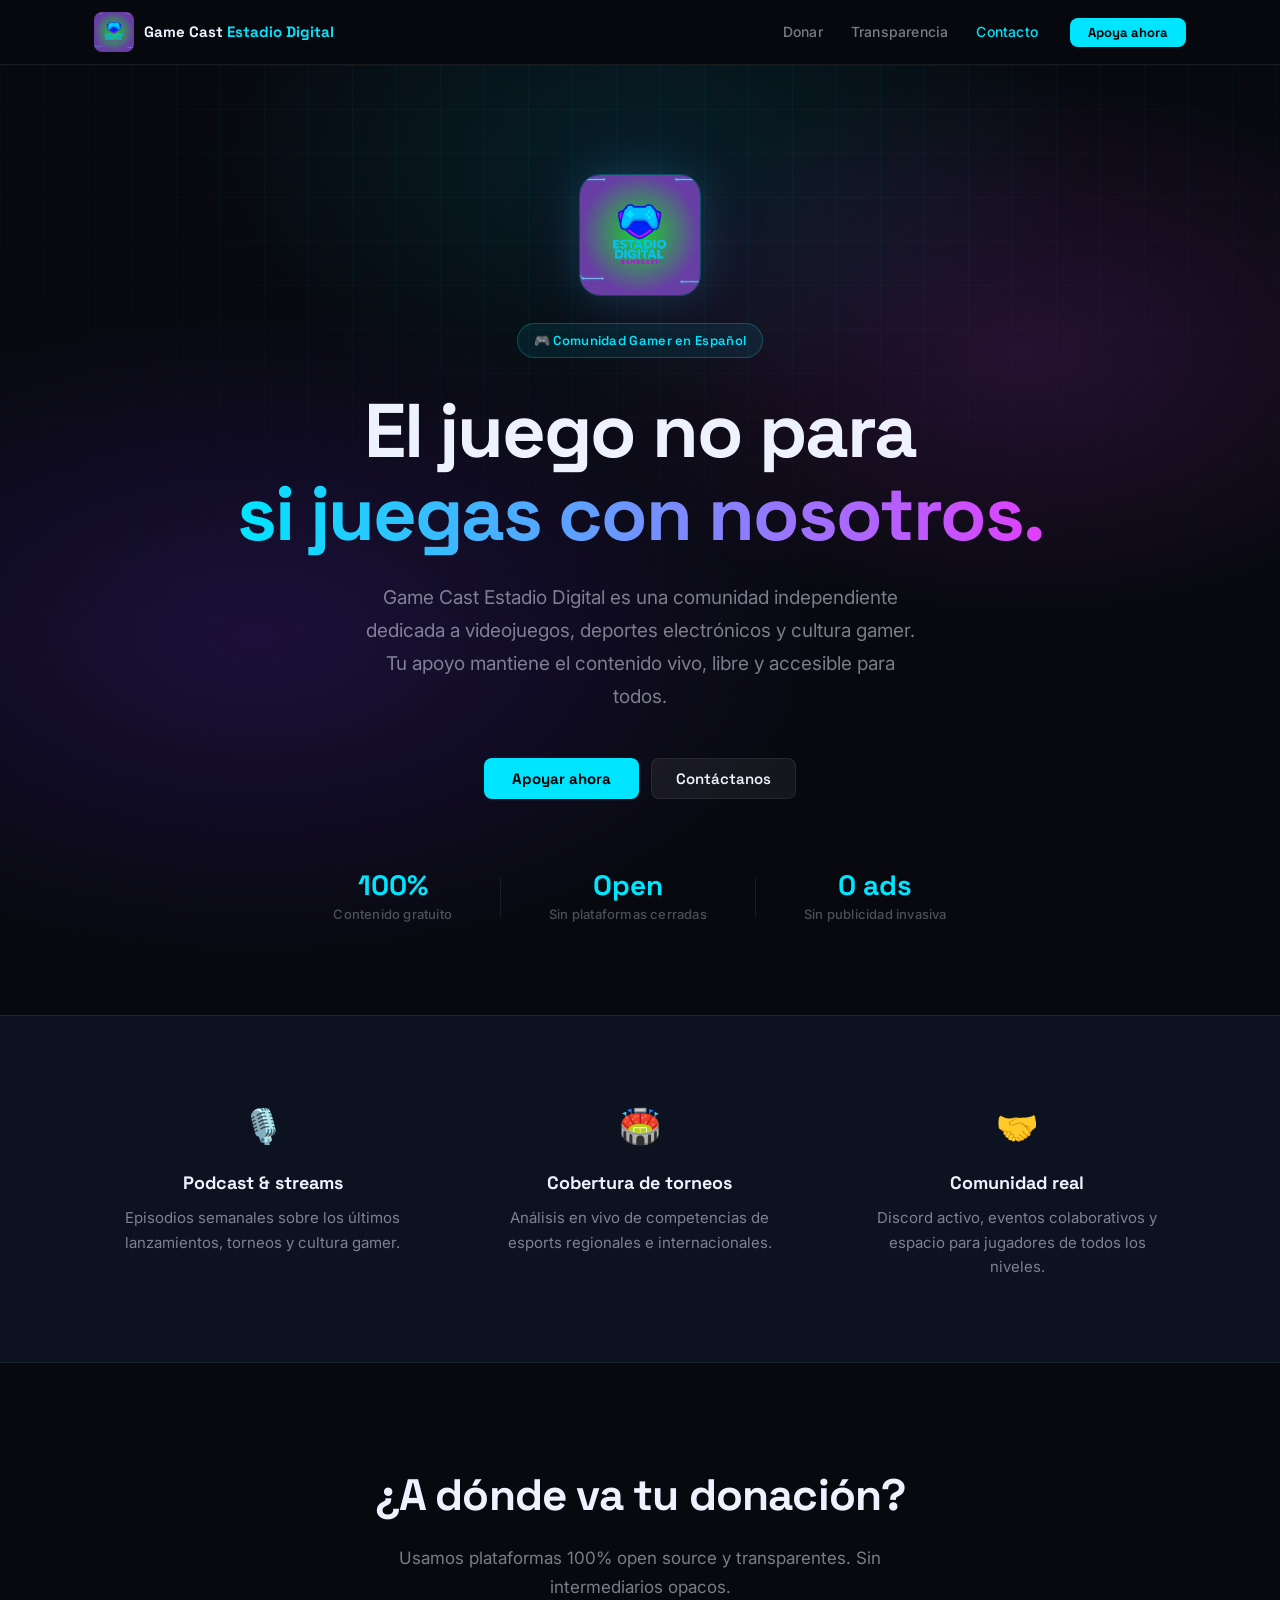
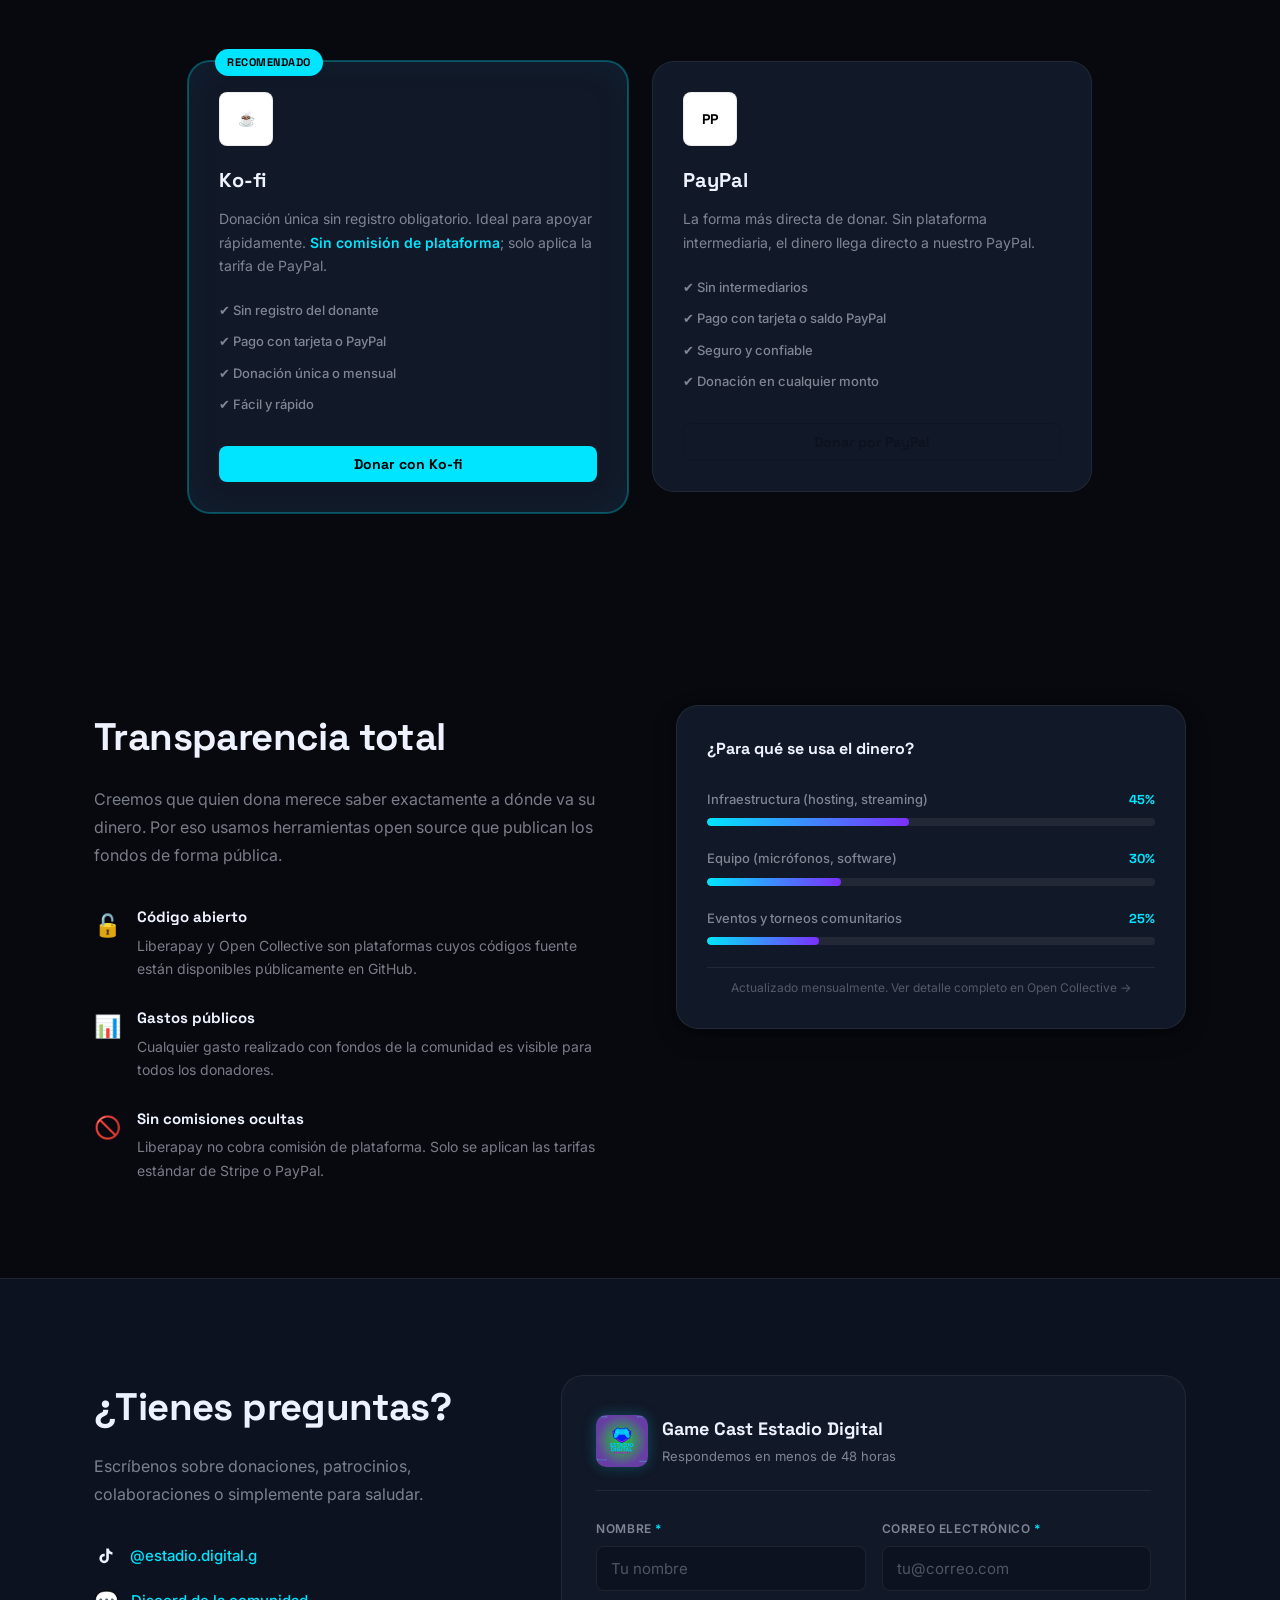
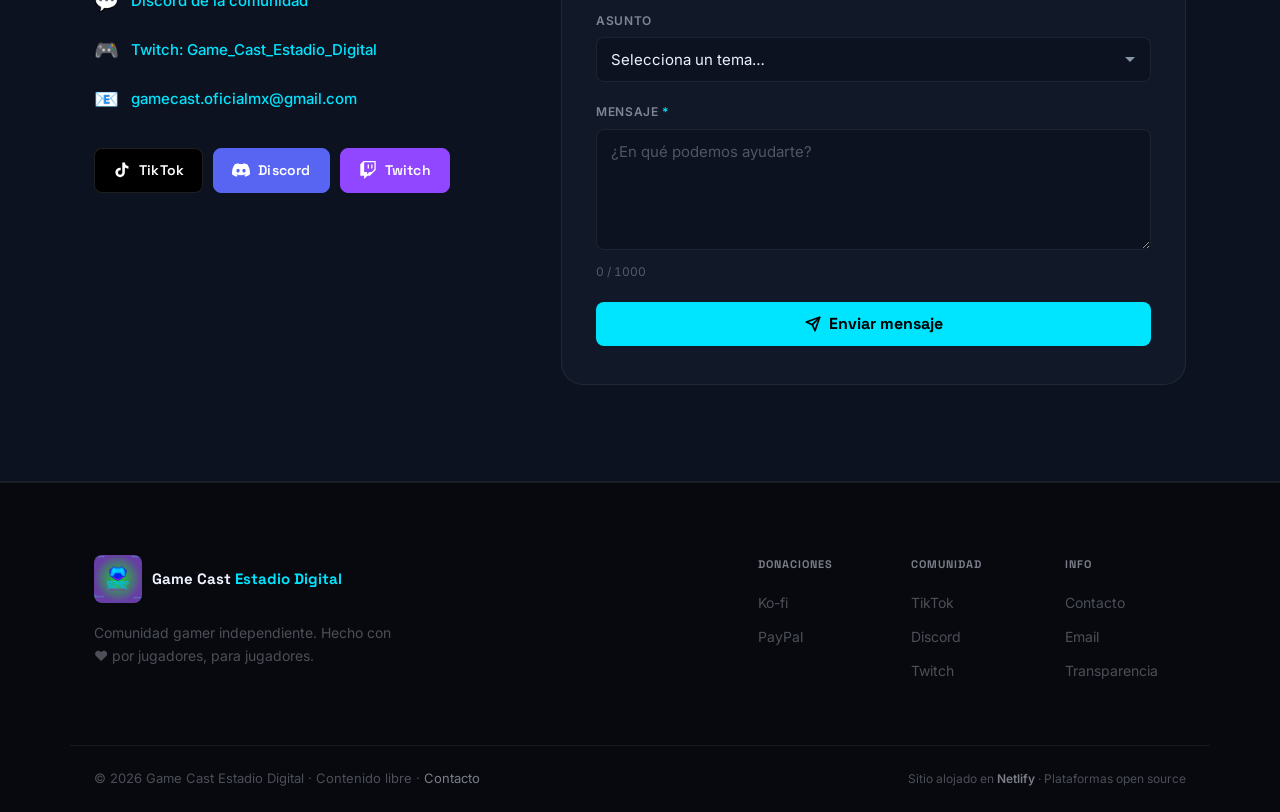
==== commit fa71ac08: "ux: reducir metodos de donacion a Ko-fi y PayPal con logos oficiales" ====
--- a/index.html
+++ b/index.html
@@ -117,11 +117,14 @@
         <h2>¿A dónde va tu donación?</h2>
         <p>Usamos plataformas 100% open source y transparentes. Sin intermediarios opacos.</p>
       </div>
-      <div class="platforms-grid">
+      <div class="platforms-grid platforms-grid-2">
 
         <div class="platform-card featured">
           <div class="platform-badge">Recomendado</div>
-          <div class="platform-icon platform-icon-ko">☕</div>
+          <div class="platform-icon platform-icon-kofi">
+            <img src="https://storage.ko-fi.com/cdn/brandasset/kofi_s_logo_nolabel.png" alt="Ko-fi" width="34" height="34" loading="lazy" onerror="this.style.display='none';this.nextElementSibling.style.display='flex'" />
+            <div class="platform-icon-fallback" style="display:none">☕</div>
+          </div>
           <h3>Ko-fi</h3>
           <p class="platform-desc">Donación única sin registro obligatorio. Ideal para apoyar rápidamente. <strong>Sin comisión de plataforma</strong>; solo aplica la tarifa de PayPal.</p>
           <ul class="platform-features">
@@ -135,21 +138,10 @@
         </div>
 
         <div class="platform-card">
-          <div class="platform-icon platform-icon-patreon">P</div>
-          <h3>Patreon</h3>
-          <p class="platform-desc">Apoya de forma mensual y sé parte de la comunidad exclusiva de Game Cast. Ideal para apoyo recurrente.</p>
-          <ul class="platform-features">
-            <li>✔ Apoyo mensual recurrente</li>
-            <li>✔ Pago con tarjeta o PayPal</li>
-            <li>✔ Disponible en México</li>
-            <li>✔ Plataforma reconocida globalmente</li>
-          </ul>
-          <!-- TODO: reemplaza el href con tu link de Patreon: https://patreon.com/TUNOMBRE -->
-          <a href="https://patreon.com/" target="_blank" rel="noopener" class="btn btn-outline platform-btn">Apoyar en Patreon</a>
-        </div>
-
-        <div class="platform-card">
-          <div class="platform-icon platform-icon-paypal">PP</div>
+          <div class="platform-icon platform-icon-paypal-logo">
+            <img src="https://www.paypalobjects.com/webstatic/icon/pp258.png" alt="PayPal" width="34" height="34" loading="lazy" onerror="this.style.display='none';this.nextElementSibling.style.display='flex'" />
+            <div class="platform-icon-fallback" style="display:none">PP</div>
+          </div>
           <h3>PayPal</h3>
           <p class="platform-desc">La forma más directa de donar. Sin plataforma intermediaria, el dinero llega directo a nuestro PayPal.</p>
           <ul class="platform-features">
@@ -379,7 +371,6 @@
           <h5>Donaciones</h5>
           <!-- TODO: actualiza estos hrefs con tus links reales -->
           <a href="https://ko-fi.com/" target="_blank" rel="noopener">Ko-fi</a>
-          <a href="https://patreon.com/" target="_blank" rel="noopener">Patreon</a>
           <a href="https://paypal.me/" target="_blank" rel="noopener">PayPal</a>
         </div>
         <div class="footer-col">
--- a/style.css
+++ b/style.css
@@ -513,20 +513,20 @@
   color: #fff;
 }
 
-.platform-icon-patreon {
-  background: linear-gradient(135deg, #FF424D, #E6394A);
-  font-size: 22px;
-  font-weight: 700;
-  color: #fff;
-  font-family: var(--font);
-}
-
-.platform-icon-paypal {
-  background: linear-gradient(135deg, #003087, #009CDE);
-  font-size: 13px;
-  font-weight: 700;
-  color: #fff;
-  font-family: var(--font);
+.platform-icon-kofi {
+  background: #fff;
+  border: 1px solid rgba(0,0,0,0.08);
+}
+
+.platform-icon-paypal-logo {
+  background: #fff;
+  border: 1px solid rgba(0,0,0,0.08);
+}
+
+/* grid de 2 columnas centradas */
+.platforms-grid-2 {
+  grid-template-columns: repeat(2, minmax(290px, 440px));
+  justify-content: center;
 }
 
 .platform-card h3 {
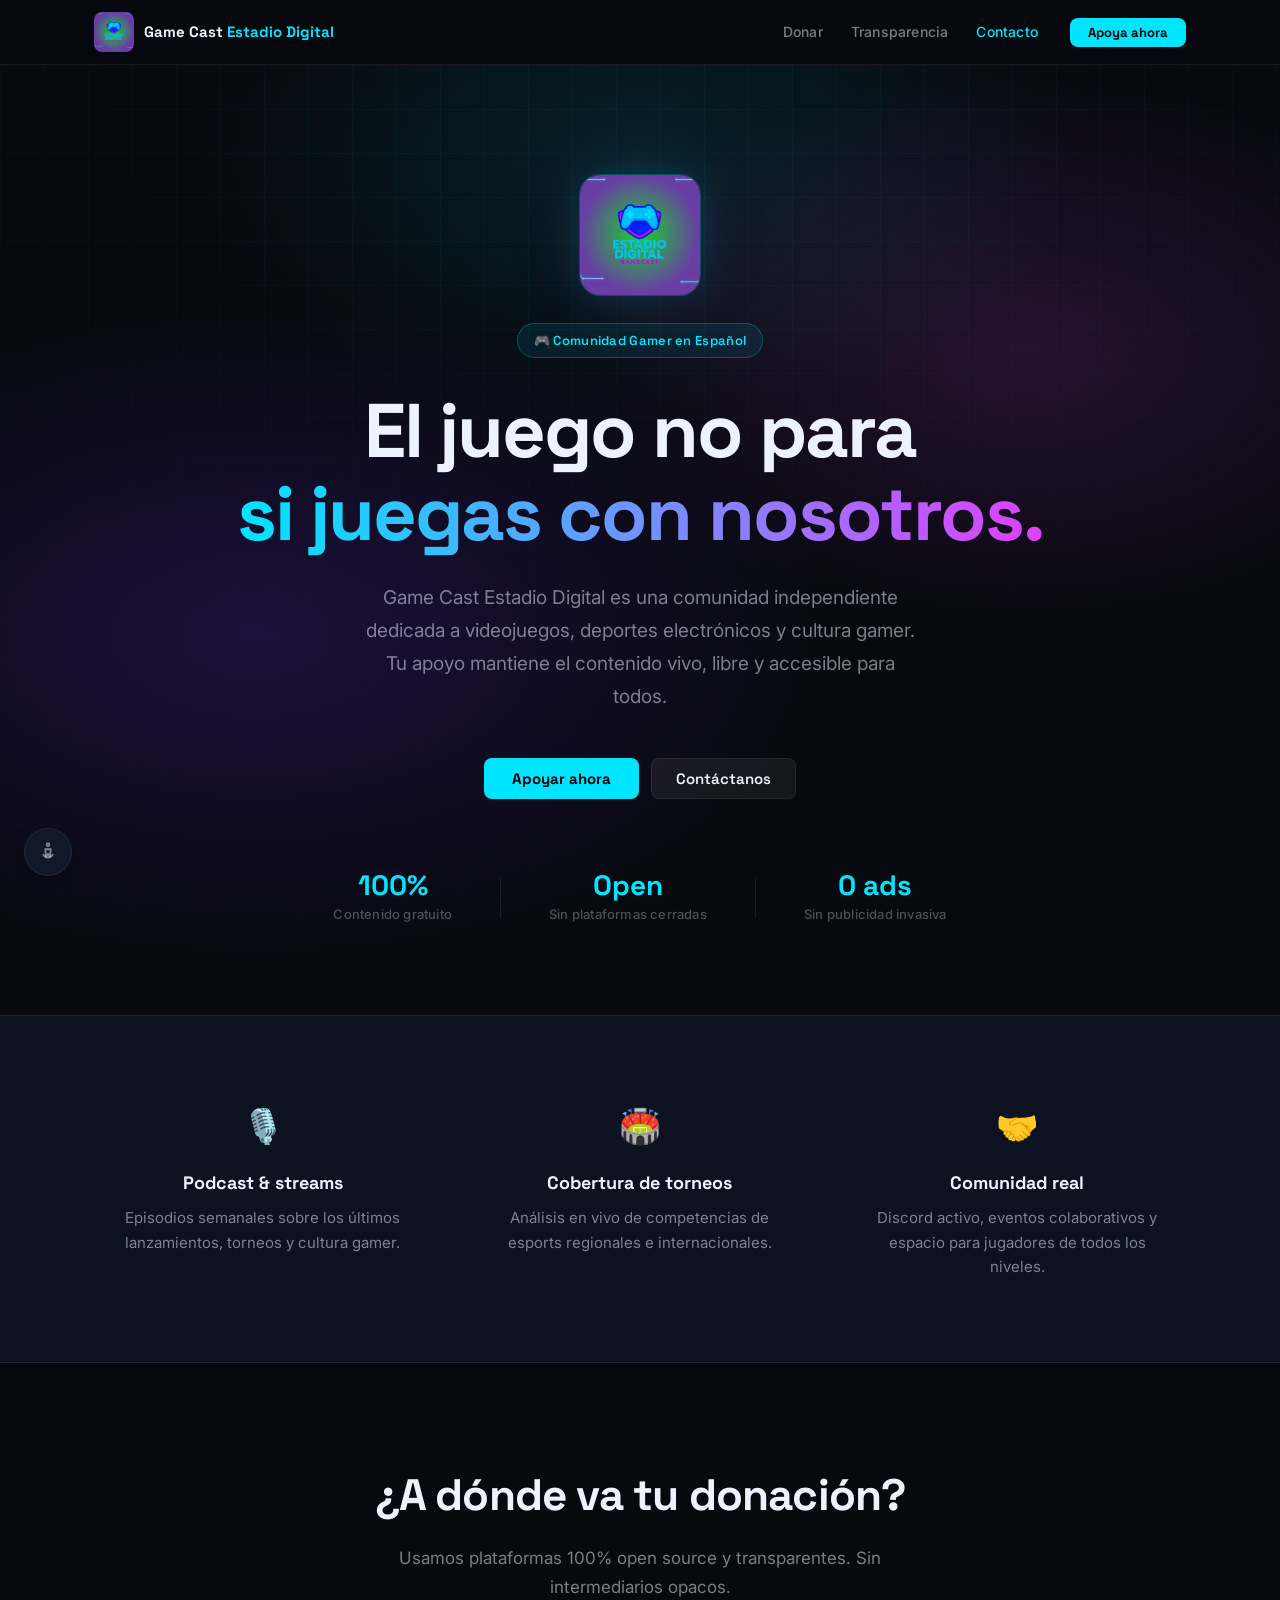
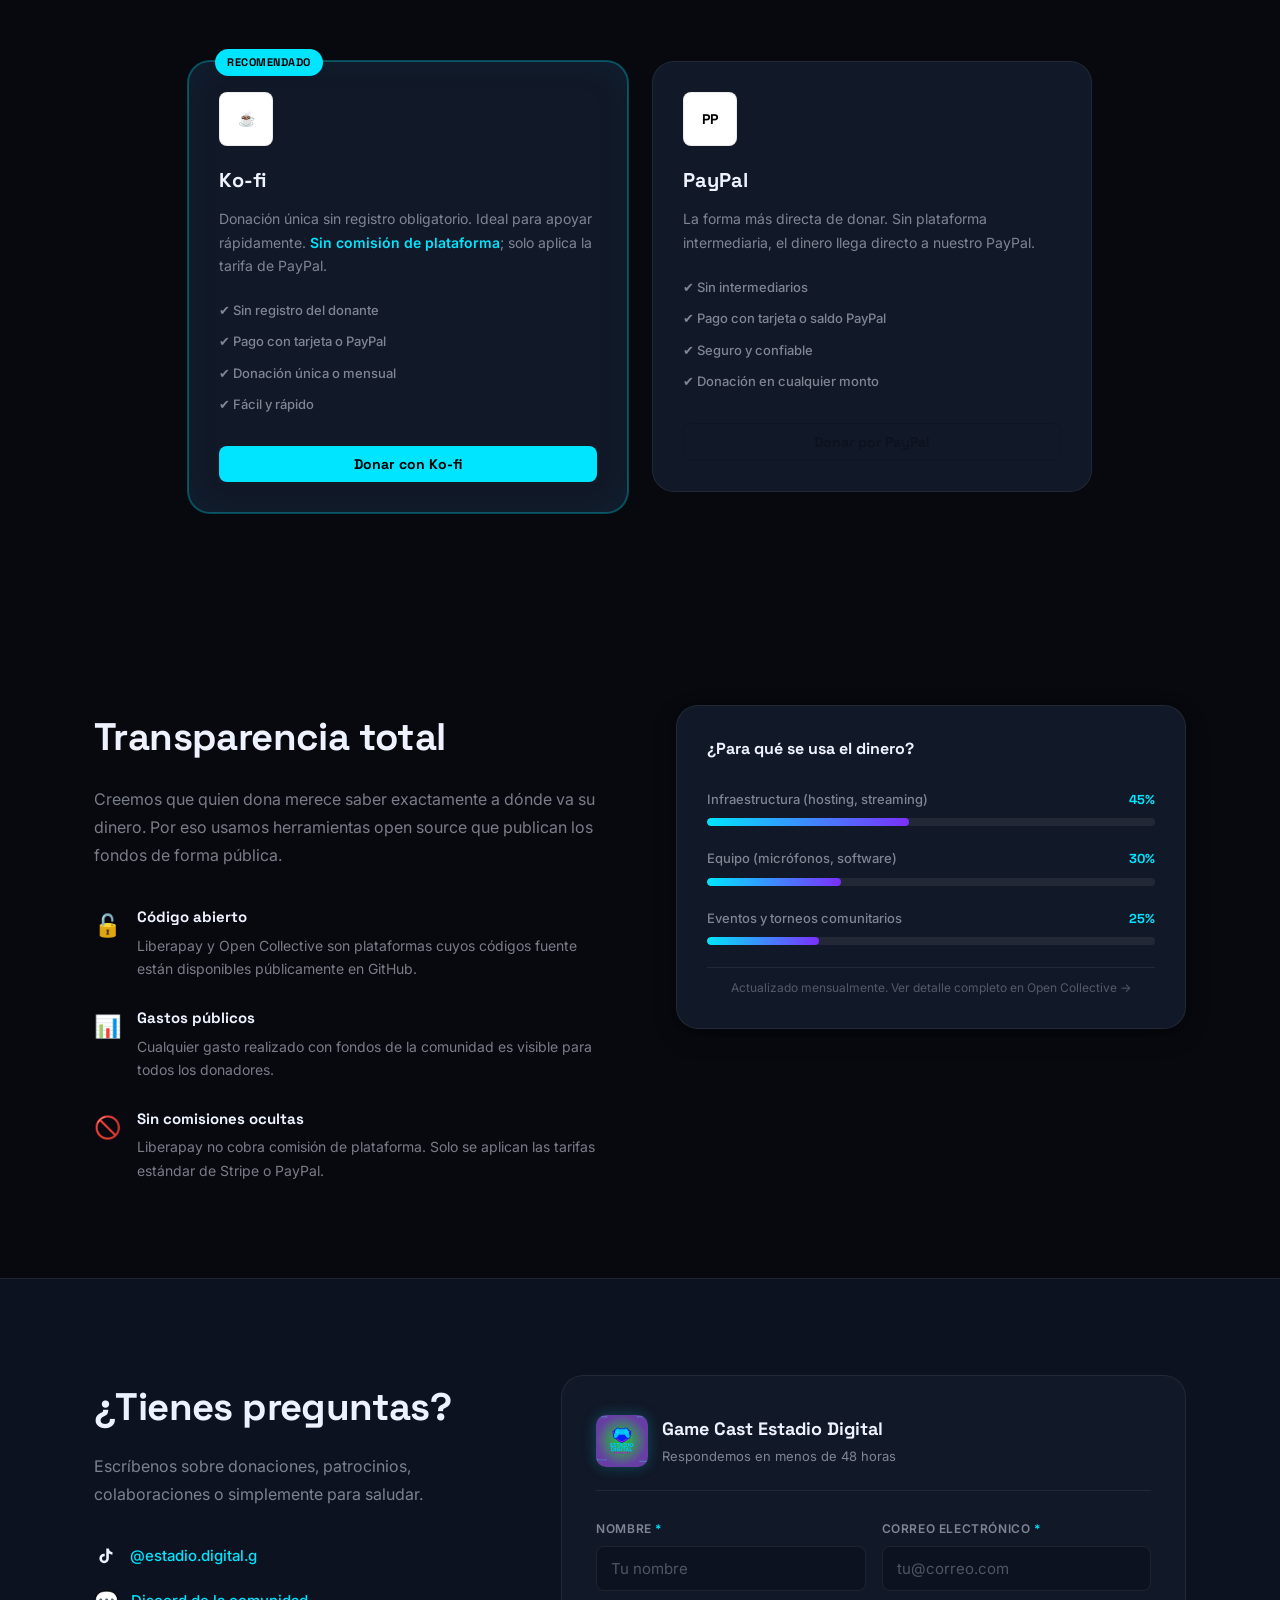
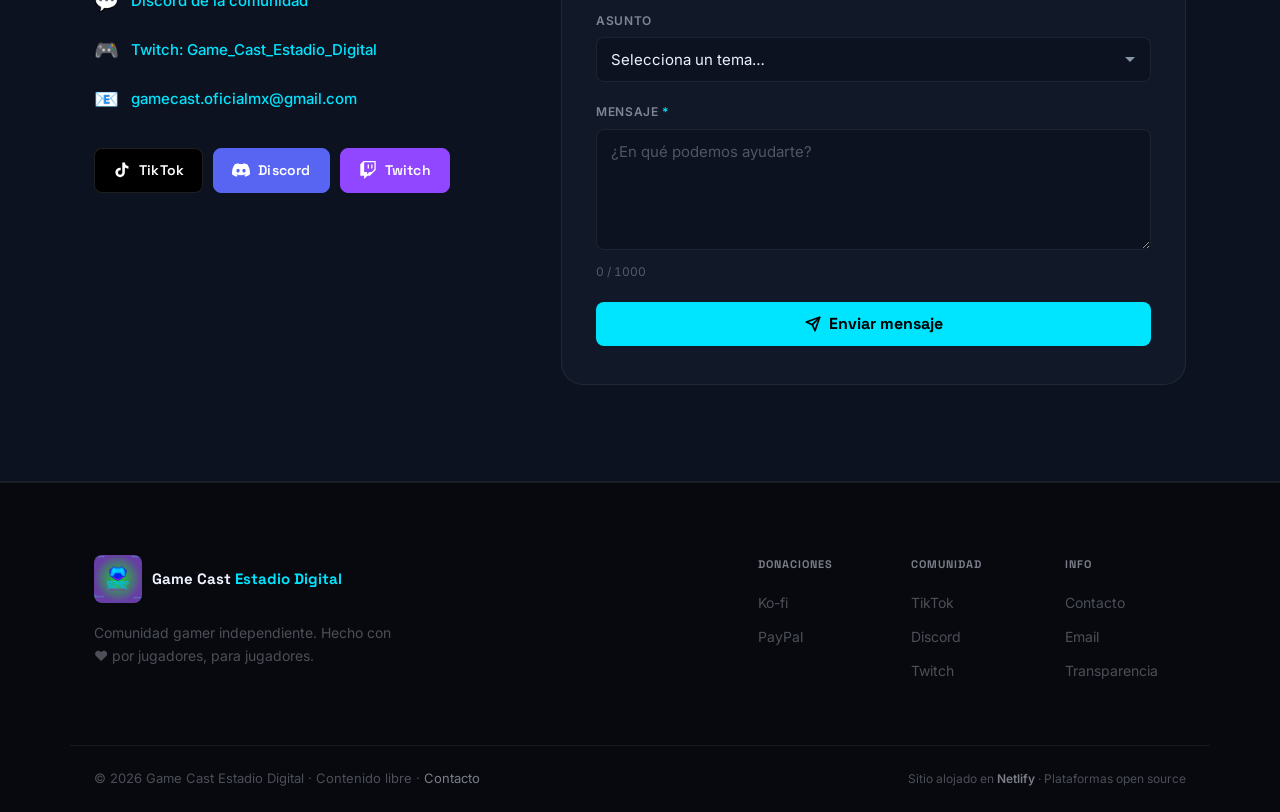
==== commit 914db5b1: "feat: agregar links reales de Ko-fi y PayPal para donaciones" ====
--- a/index.html
+++ b/index.html
@@ -133,8 +133,7 @@
             <li>✔ Donación única o mensual</li>
             <li>✔ Fácil y rápido</li>
           </ul>
-          <!-- TODO: reemplaza el href con tu link de Ko-fi: https://ko-fi.com/TUNOMBRE -->
-          <a href="https://ko-fi.com/" target="_blank" rel="noopener" class="btn btn-primary platform-btn">Donar con Ko-fi</a>
+          <a href="https://ko-fi.com/gamecastestadiodigital" target="_blank" rel="noopener" class="btn btn-primary platform-btn">Donar con Ko-fi</a>
         </div>
 
         <div class="platform-card">
@@ -150,8 +149,7 @@
             <li>✔ Seguro y confiable</li>
             <li>✔ Donación en cualquier monto</li>
           </ul>
-          <!-- TODO: reemplaza el href con tu link de PayPal.Me: https://paypal.me/TUNOMBRE -->
-          <a href="https://paypal.me/" target="_blank" rel="noopener" class="btn btn-outline platform-btn">Donar por PayPal</a>
+          <a href="https://www.paypal.com/donate/?hosted_button_id=ZZC27ERZF42ZC" target="_blank" rel="noopener" class="btn btn-outline platform-btn">Donar por PayPal</a>
         </div>
 
       </div>
@@ -369,9 +367,8 @@
       <div class="footer-links">
         <div class="footer-col">
           <h5>Donaciones</h5>
-          <!-- TODO: actualiza estos hrefs con tus links reales -->
-          <a href="https://ko-fi.com/" target="_blank" rel="noopener">Ko-fi</a>
-          <a href="https://paypal.me/" target="_blank" rel="noopener">PayPal</a>
+          <a href="https://ko-fi.com/gamecastestadiodigital" target="_blank" rel="noopener">Ko-fi</a>
+          <a href="https://www.paypal.com/donate/?hosted_button_id=ZZC27ERZF42ZC" target="_blank" rel="noopener">PayPal</a>
         </div>
         <div class="footer-col">
           <h5>Comunidad</h5>
--- a/style.css
+++ b/style.css
@@ -1872,3 +1872,164 @@
     right: 20px;
   }
 }
+
+/* ============================
+   ACCESIBILIDAD — widget
+   ============================ */
+.a11y-widget {
+  position: fixed;
+  bottom: 24px;
+  left: 24px;
+  z-index: 200;
+}
+
+.a11y-toggle {
+  width: 48px;
+  height: 48px;
+  border-radius: 50%;
+  background: var(--bg-card);
+  border: 1.5px solid var(--border-dark);
+  color: var(--text-on-dark-muted);
+  cursor: pointer;
+  display: flex;
+  align-items: center;
+  justify-content: center;
+  box-shadow: 0 2px 12px rgba(0,0,0,0.4);
+  transition: background .2s, border-color .2s, color .2s, box-shadow .2s;
+}
+
+.a11y-toggle:hover {
+  background: var(--bg-card-alt);
+  border-color: var(--border-cyan);
+  color: var(--cyan);
+  box-shadow: var(--shadow-cyan);
+}
+
+.a11y-panel {
+  position: absolute;
+  bottom: 58px;
+  left: 0;
+  width: 242px;
+  background: var(--bg-card);
+  border: 1px solid var(--border-dark);
+  border-radius: var(--r-md);
+  padding: 18px 16px;
+  box-shadow: var(--shadow-card);
+  display: none;
+  flex-direction: column;
+  gap: 16px;
+  animation: fadeUp .2s ease both;
+}
+
+.a11y-panel.open { display: flex; }
+
+.a11y-panel-title {
+  font-family: var(--font);
+  font-size: 11px;
+  font-weight: 700;
+  color: var(--text-on-dark-muted);
+  text-transform: uppercase;
+  letter-spacing: 1px;
+}
+
+.a11y-group {
+  display: flex;
+  flex-direction: column;
+  gap: 8px;
+}
+
+.a11y-label {
+  font-size: 12px;
+  font-weight: 600;
+  color: var(--text-on-dark-muted);
+}
+
+.a11y-btns {
+  display: flex;
+  gap: 6px;
+}
+
+.a11y-btns button {
+  flex: 1;
+  padding: 7px 6px;
+  font-family: var(--font);
+  font-size: 12px;
+  font-weight: 600;
+  background: var(--bg-mid);
+  border: 1.5px solid var(--border-dark);
+  border-radius: var(--r-sm);
+  color: var(--text-on-dark-muted);
+  cursor: pointer;
+  transition: border-color .2s, color .2s, background .2s;
+  white-space: nowrap;
+}
+
+.a11y-btns button:hover:not(:disabled) {
+  border-color: var(--border-cyan);
+  color: var(--cyan);
+}
+
+.a11y-btns button.a11y-active {
+  border-color: var(--cyan);
+  color: var(--cyan);
+  background: var(--cyan-glow);
+}
+
+.a11y-btns button:disabled {
+  opacity: 0.38;
+  cursor: not-allowed;
+}
+
+/* ============================
+   ALTO CONTRASTE
+   ============================ */
+body.high-contrast {
+  --bg-deep:            #000;
+  --bg-mid:             #000;
+  --bg-card:            #0a0a0a;
+  --bg-card-alt:        #111;
+  --border-dark:        rgba(255,255,255,0.45);
+  --border-cyan:        #00ffff;
+  --text-on-dark:       #fff;
+  --text-on-dark-muted: #fff;
+  --text-on-dark-dim:   rgba(255,255,255,0.75);
+  --cyan:               #00ffff;
+  --cyan-dim:           #00cccc;
+  --cyan-glow:          rgba(0,255,255,0.2);
+  --magenta:            #ff66ff;
+  --violet:             #aa88ff;
+}
+
+body.high-contrast .nav {
+  background: #000 !important;
+  border-bottom: 2px solid rgba(255,255,255,0.5);
+}
+
+body.high-contrast .platform-card,
+body.high-contrast .transparency-card,
+body.high-contrast .contact-form-wrap,
+body.high-contrast .a11y-panel {
+  border-color: rgba(255,255,255,0.4);
+}
+
+body.high-contrast .platform-icon-kofi,
+body.high-contrast .platform-icon-paypal-logo {
+  border-color: rgba(255,255,255,0.5);
+}
+
+body.high-contrast .form-group input,
+body.high-contrast .form-group select,
+body.high-contrast .form-group textarea {
+  background: #111;
+  border-color: rgba(255,255,255,0.45);
+  color: #fff;
+}
+
+body.high-contrast .btn-outline {
+  border-color: rgba(255,255,255,0.6);
+  color: #fff;
+}
+
+body.high-contrast .scroll-progress {
+  background: #00ffff;
+}
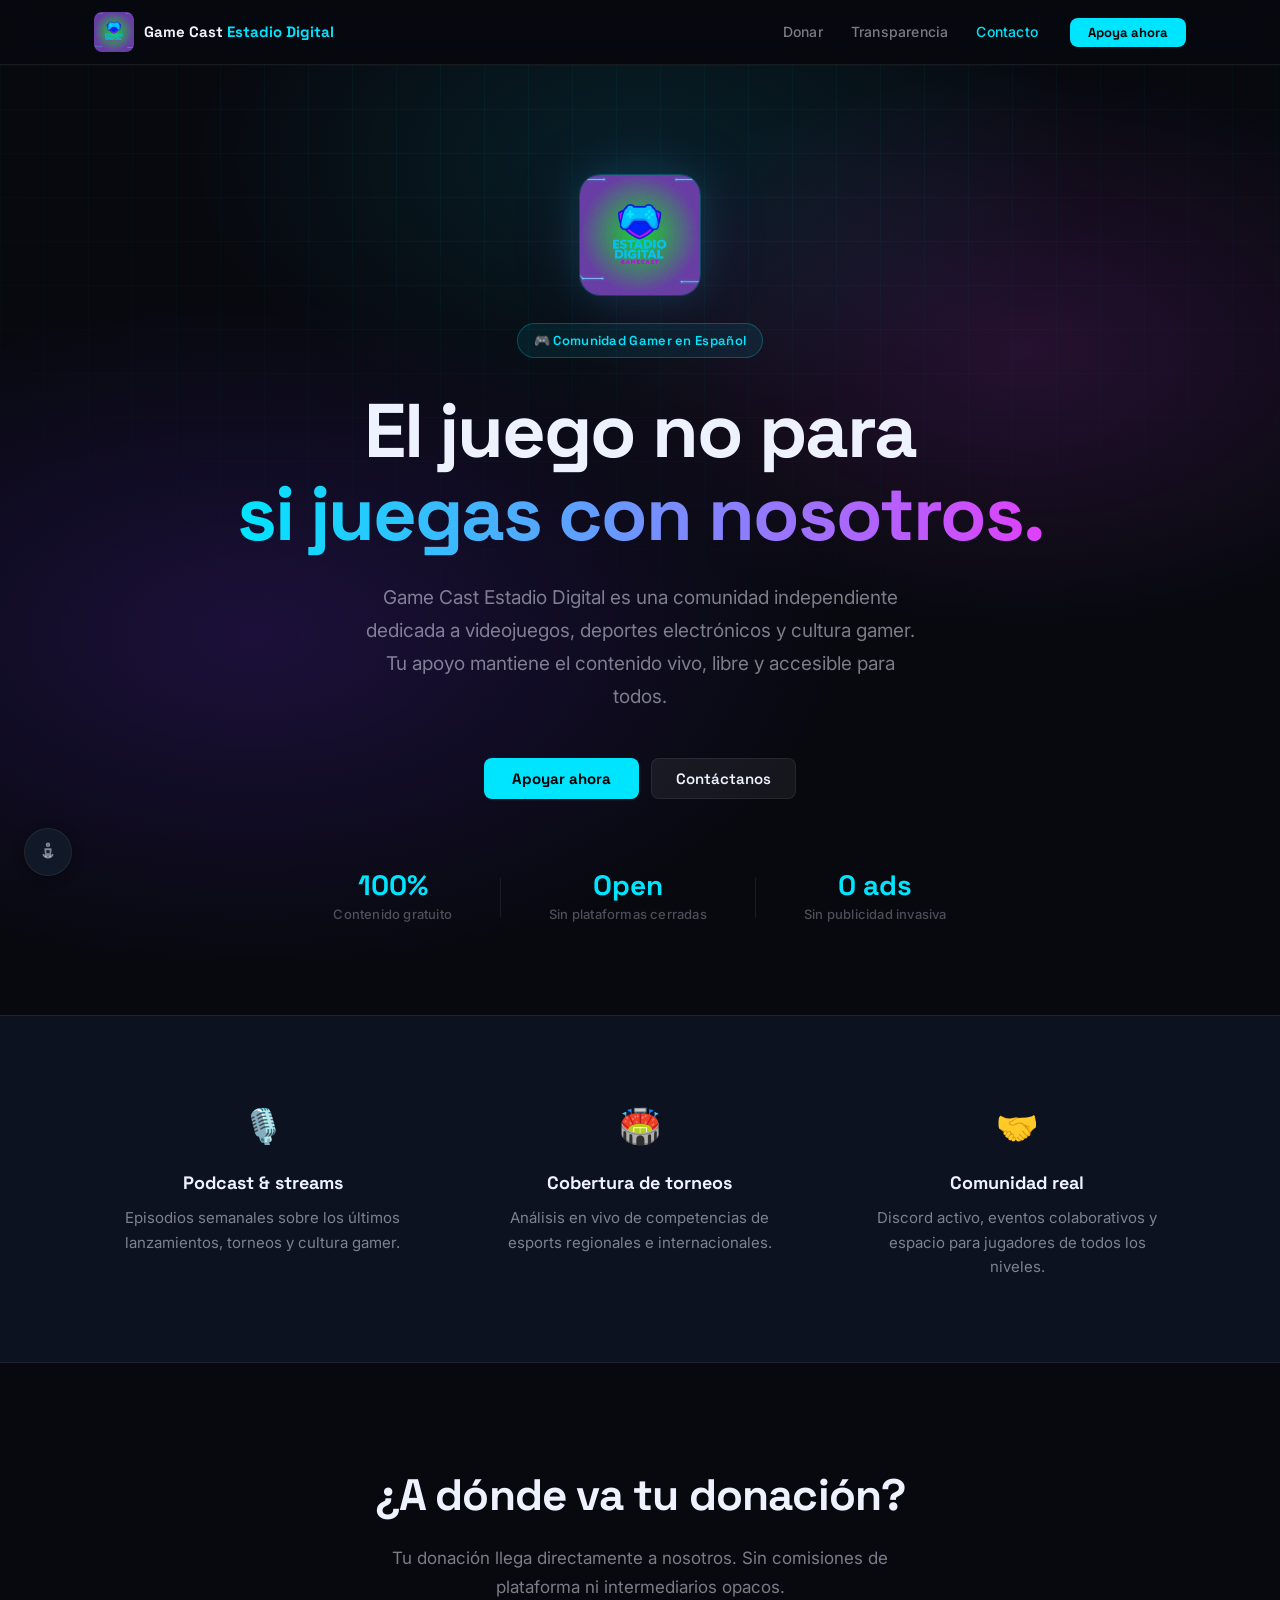
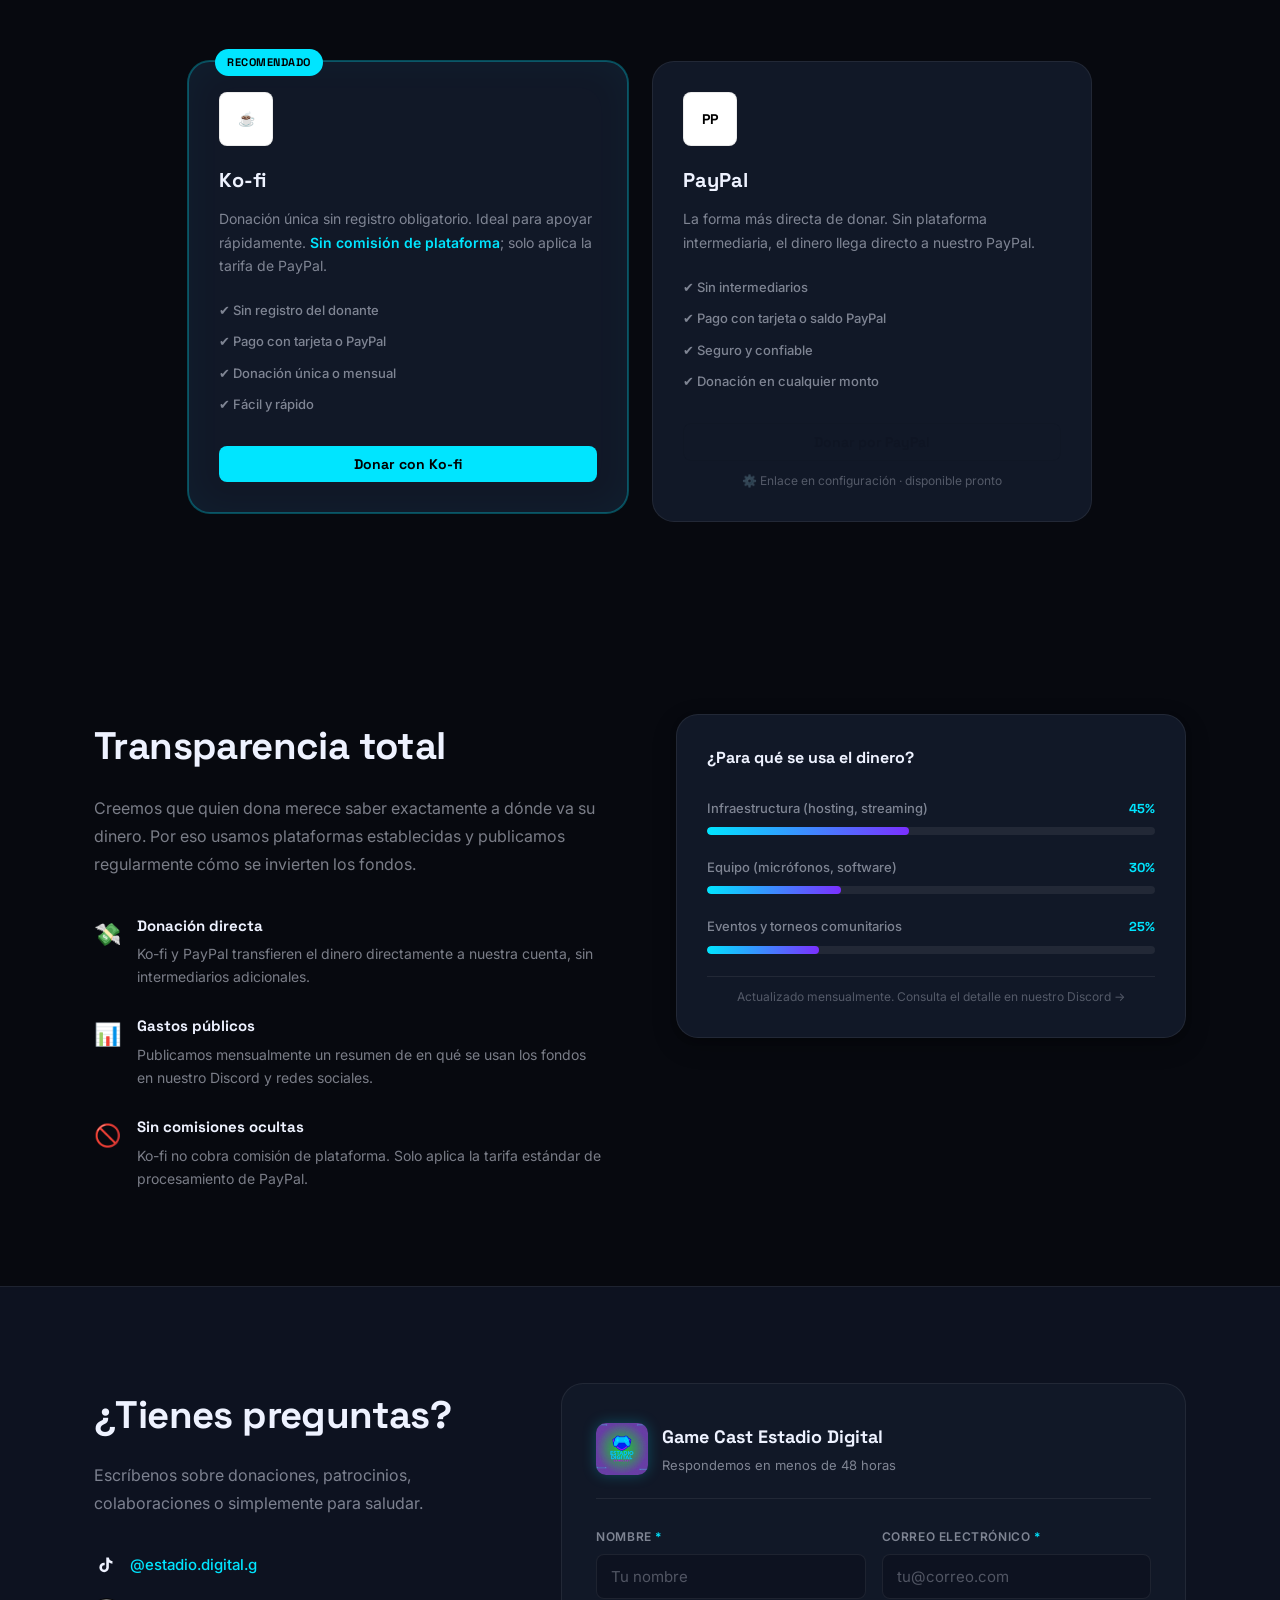
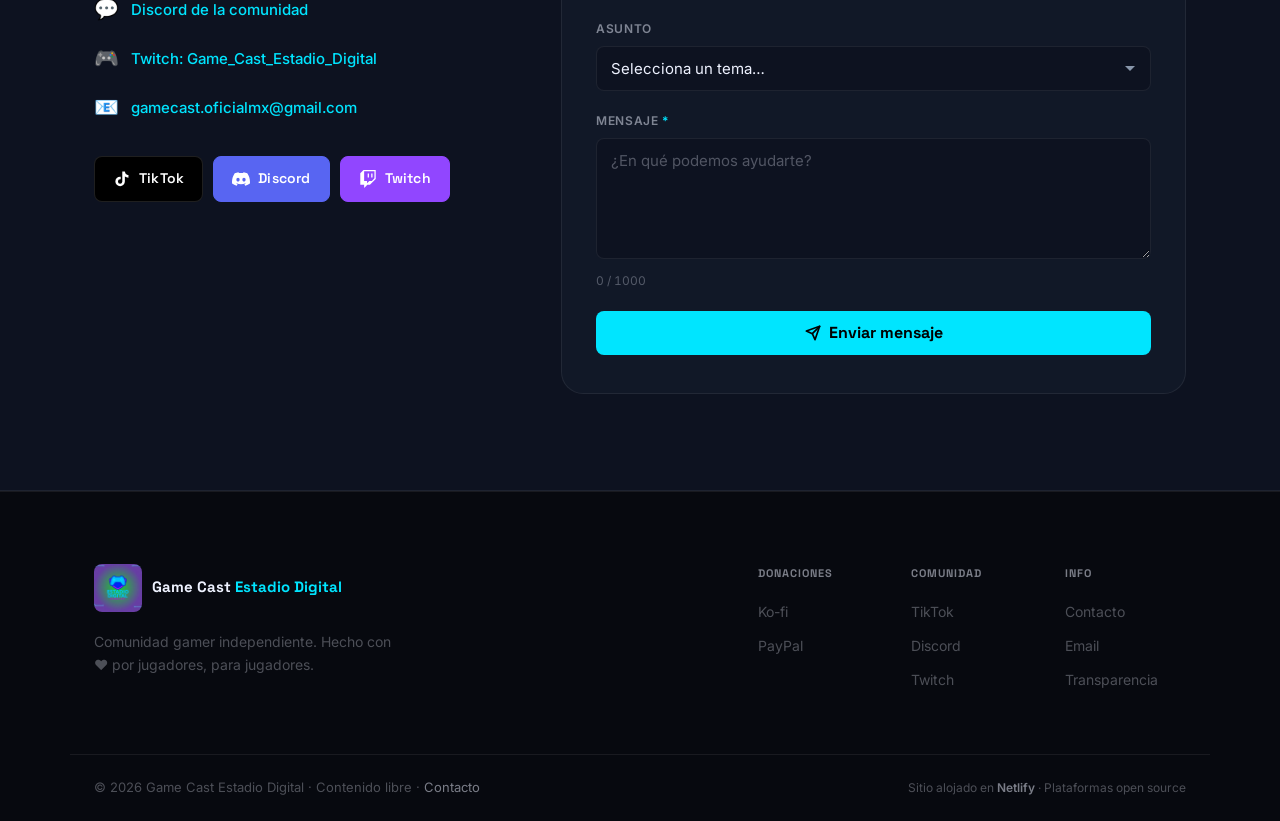
==== commit ba02193c: "ux: corregir contenido de transparencia, deshabilitar PayPal temporalmente y traducir badge" ====
--- a/index.html
+++ b/index.html
@@ -115,12 +115,12 @@
     <div class="container">
       <div class="section-head">
         <h2>¿A dónde va tu donación?</h2>
-        <p>Usamos plataformas 100% open source y transparentes. Sin intermediarios opacos.</p>
+        <p>Tu donación llega directamente a nosotros. Sin comisiones de plataforma ni intermediarios opacos.</p>
       </div>
       <div class="platforms-grid platforms-grid-2">
 
         <div class="platform-card featured">
-          <div class="platform-badge">Recomendado</div>
+          <div class="platform-badge" id="platform-badge-featured">Recomendado</div>
           <div class="platform-icon platform-icon-kofi">
             <img src="https://storage.ko-fi.com/cdn/brandasset/kofi_s_logo_nolabel.png" alt="Ko-fi" width="34" height="34" loading="lazy" onerror="this.style.display='none';this.nextElementSibling.style.display='flex'" />
             <div class="platform-icon-fallback" style="display:none">☕</div>
@@ -149,7 +149,8 @@
             <li>✔ Seguro y confiable</li>
             <li>✔ Donación en cualquier monto</li>
           </ul>
-          <a href="https://www.paypal.com/donate/?hosted_button_id=ZZC27ERZF42ZC" target="_blank" rel="noopener" class="btn btn-outline platform-btn">Donar por PayPal</a>
+          <a href="https://www.paypal.com/donate/?hosted_button_id=ZZC27ERZF42ZC" target="_blank" rel="noopener" class="btn btn-outline platform-btn platform-btn-soon" aria-disabled="true" tabindex="-1">Donar por PayPal</a>
+          <p class="platform-soon-note" id="platform-soon-note">⚙️ Enlace en configuración · disponible pronto</p>
         </div>
 
       </div>
@@ -161,27 +162,27 @@
     <div class="container transparency-inner">
       <div class="transparency-text">
         <h2>Transparencia total</h2>
-        <p>Creemos que quien dona merece saber exactamente a dónde va su dinero. Por eso usamos herramientas open source que publican los fondos de forma pública.</p>
+        <p>Creemos que quien dona merece saber exactamente a dónde va su dinero. Por eso usamos plataformas establecidas y publicamos regularmente cómo se invierten los fondos.</p>
         <ul class="transparency-list">
           <li>
-            <span class="t-icon">🔓</span>
+            <span class="t-icon">💸</span>
             <div>
-              <strong>Código abierto</strong>
-              <p>Liberapay y Open Collective son plataformas cuyos códigos fuente están disponibles públicamente en GitHub.</p>
+              <strong>Donación directa</strong>
+              <p>Ko-fi y PayPal transfieren el dinero directamente a nuestra cuenta, sin intermediarios adicionales.</p>
             </div>
           </li>
           <li>
             <span class="t-icon">📊</span>
             <div>
               <strong>Gastos públicos</strong>
-              <p>Cualquier gasto realizado con fondos de la comunidad es visible para todos los donadores.</p>
+              <p>Publicamos mensualmente un resumen de en qué se usan los fondos en nuestro Discord y redes sociales.</p>
             </div>
           </li>
           <li>
             <span class="t-icon">🚫</span>
             <div>
               <strong>Sin comisiones ocultas</strong>
-              <p>Liberapay no cobra comisión de plataforma. Solo se aplican las tarifas estándar de Stripe o PayPal.</p>
+              <p>Ko-fi no cobra comisión de plataforma. Solo aplica la tarifa estándar de procesamiento de PayPal.</p>
             </div>
           </li>
         </ul>
@@ -211,7 +212,7 @@
             <div class="budget-bar"><div class="budget-fill" style="width:25%"></div></div>
           </div>
         </div>
-        <p class="budget-note">Actualizado mensualmente. Ver detalle completo en Open Collective →</p>
+        <p class="budget-note">Actualizado mensualmente. Consulta el detalle en nuestro Discord →</p>
       </div>
     </div>
   </section>
--- a/style.css
+++ b/style.css
@@ -2033,3 +2033,19 @@
 body.high-contrast .scroll-progress {
   background: #00ffff;
 }
+
+/* ============================
+   PAYPAL — estado "próximamente"
+   ============================ */
+.platform-btn-soon {
+  opacity: 0.45;
+  pointer-events: none;
+  cursor: not-allowed;
+}
+
+.platform-soon-note {
+  font-size: 12px;
+  color: var(--text-on-dark-dim);
+  text-align: center;
+  margin-top: 10px;
+}
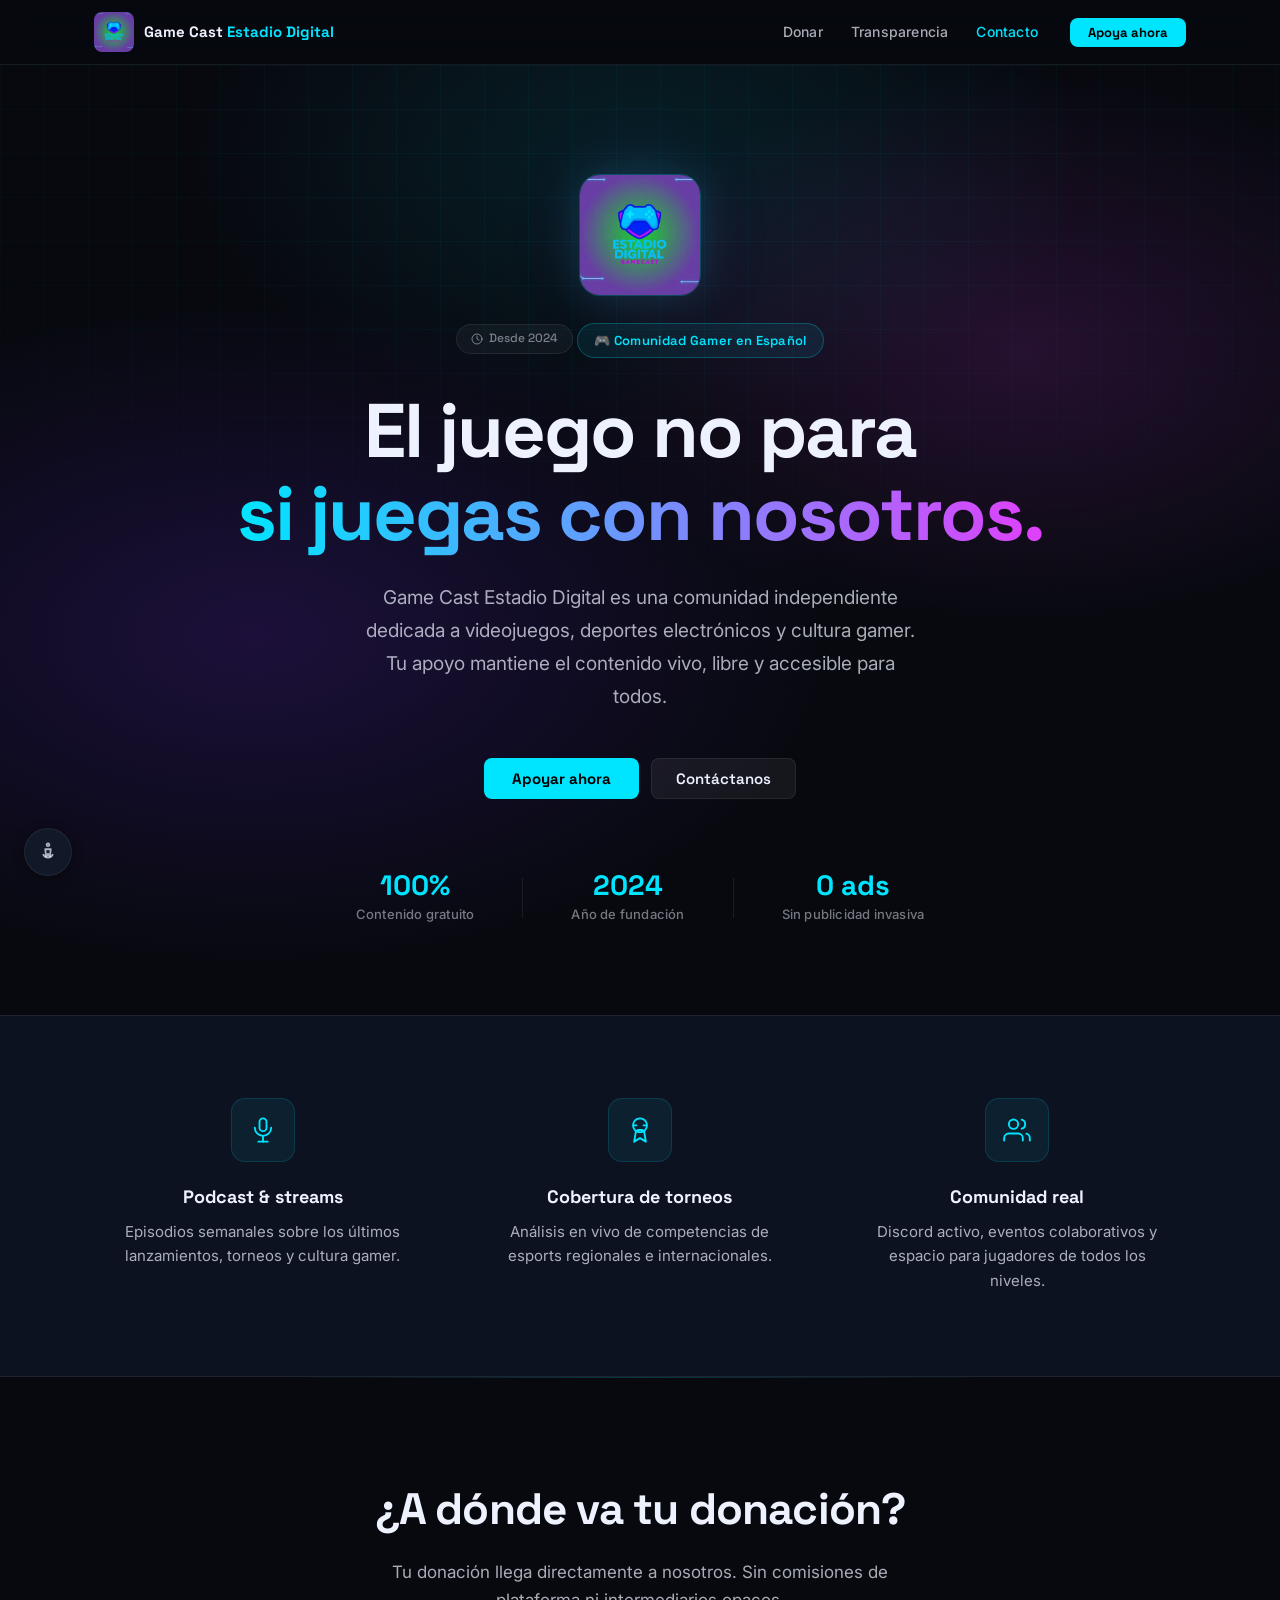
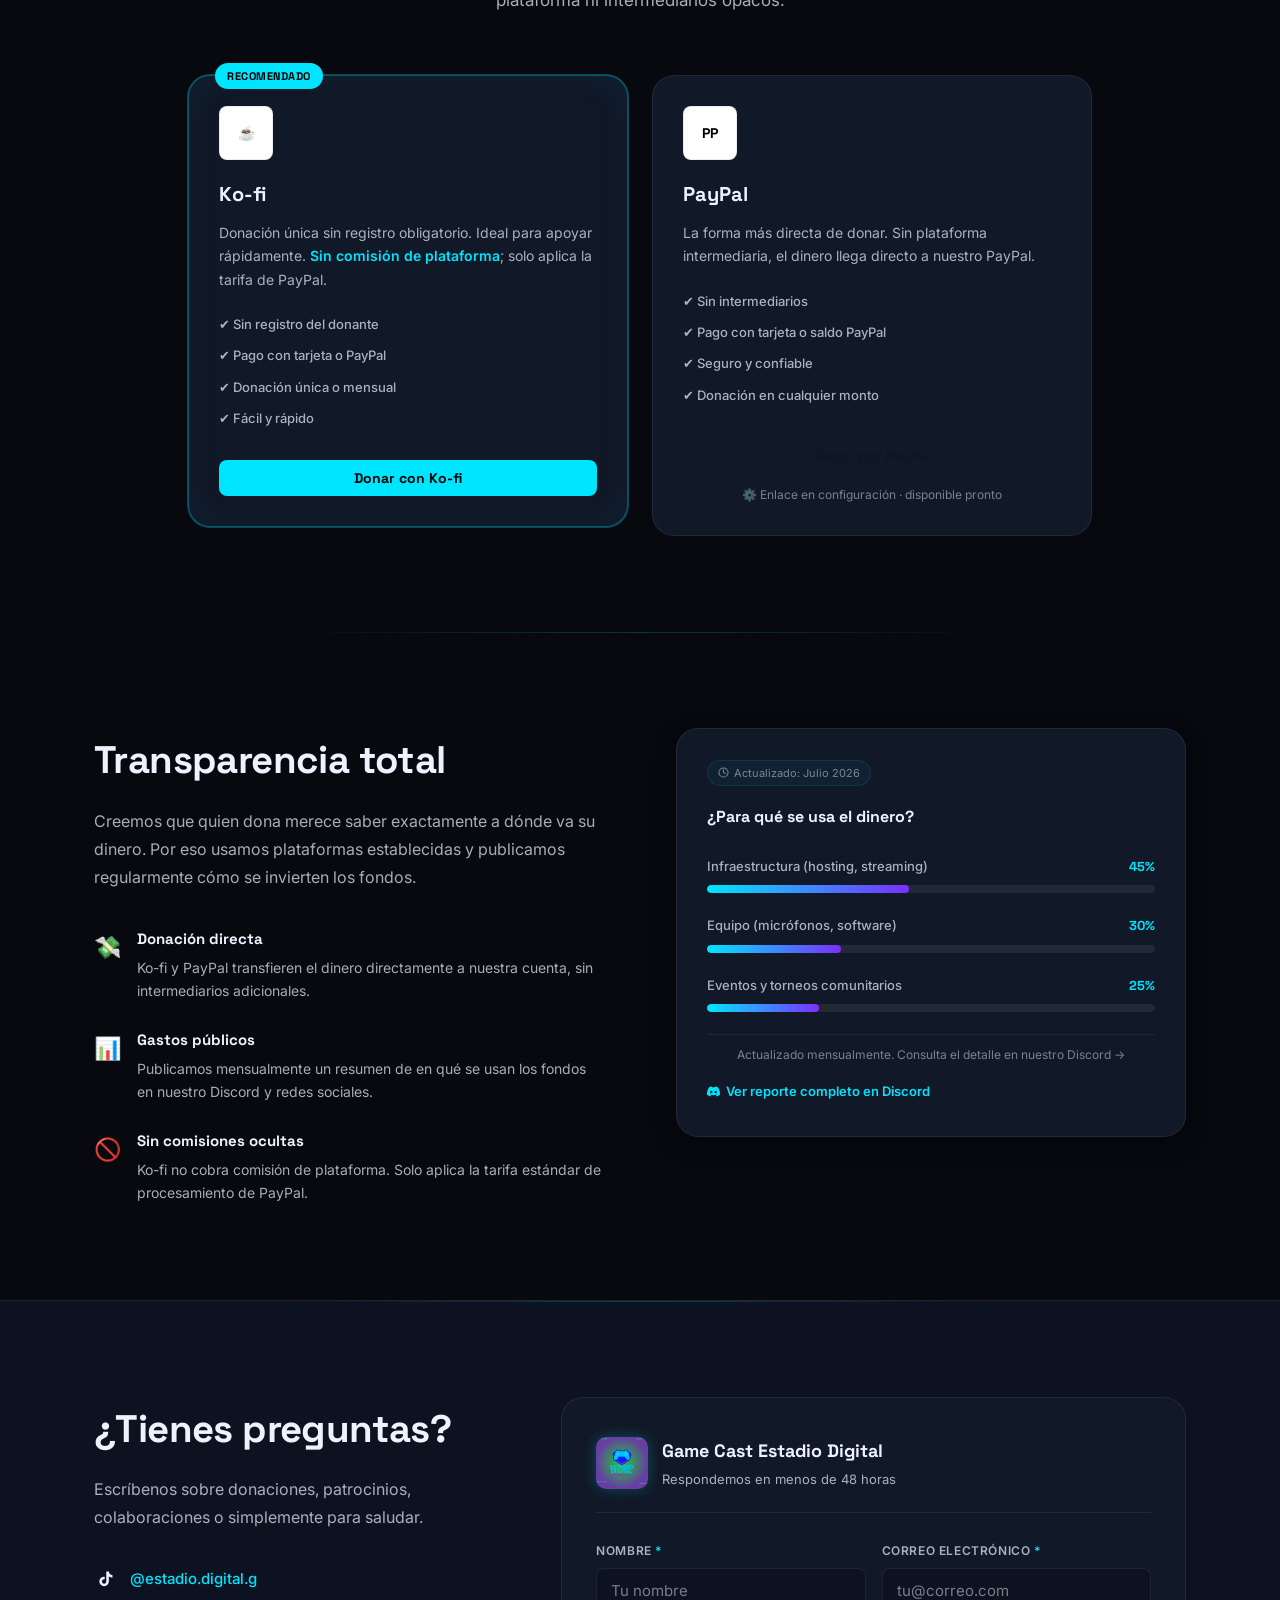
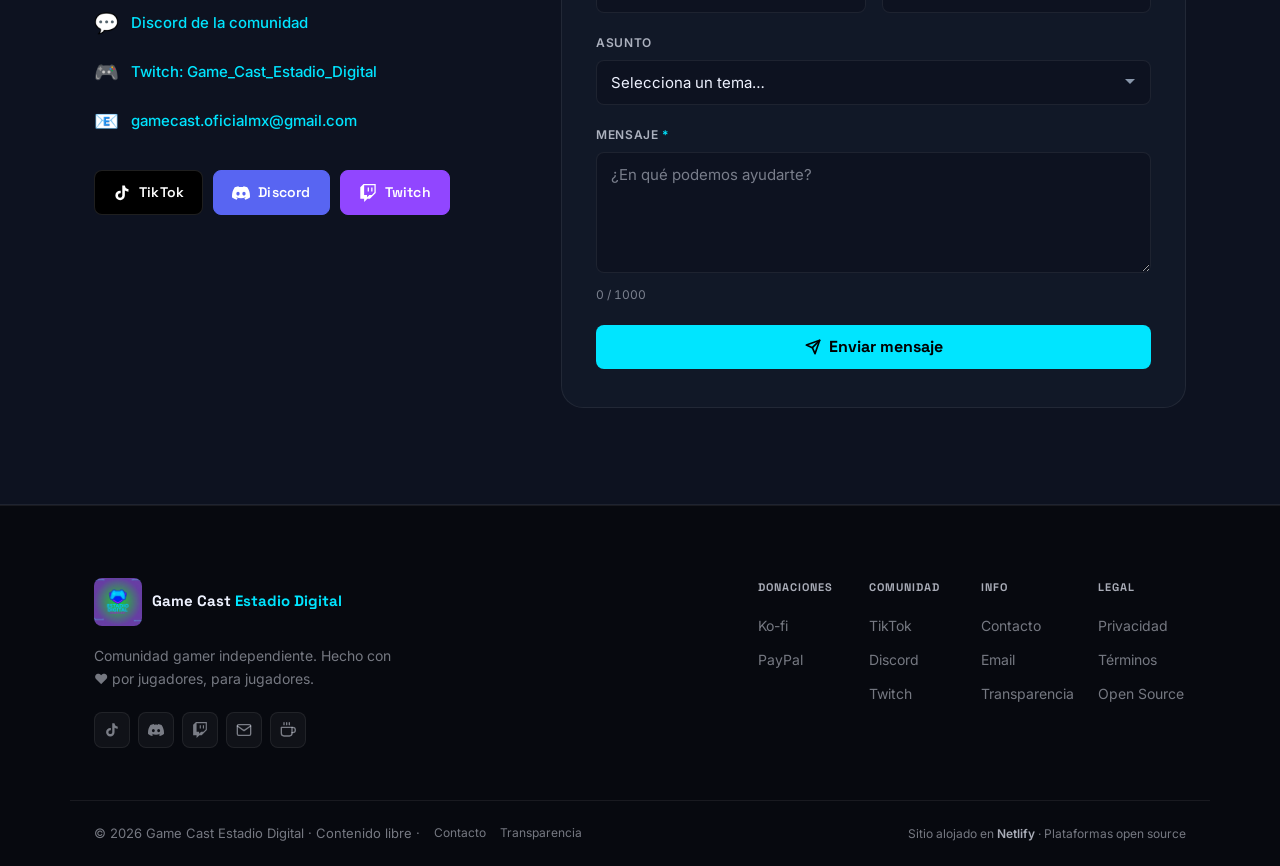
==== commit f7d47a8e: "ux: auditoria completa de UX/UI, SEO y accesibilidad Hero: badge Desde 2024, stat anio fundacion, CT" ====
--- a/index.html
+++ b/index.html
@@ -9,15 +9,48 @@
   <meta property="og:description" content="Comunidad independiente dedicada a videojuegos, esports y cultura gamer en español." />
   <meta property="og:image" content="logo.png" />
   <meta property="og:type" content="website" />
+  <meta property="og:url" content="https://gamecastestadiodigital.netlify.app/" />
   <meta name="theme-color" content="#00E5FF" />
+  <meta name="twitter:card" content="summary_large_image" />
+  <meta name="twitter:title" content="Apoya Game Cast Estadio Digital" />
+  <meta name="twitter:description" content="Comunidad independiente dedicada a videojuegos, esports y cultura gamer en español. Tu apoyo mantiene el contenido vivo y accesible para todos." />
+  <meta name="twitter:image" content="https://gamecastestadiodigital.netlify.app/logo.png" />
+  <meta name="robots" content="index, follow" />
+  <link rel="canonical" href="https://gamecastestadiodigital.netlify.app/" />
   <link rel="icon" type="image/png" sizes="32x32" href="favicon-32.png" />
   <link rel="apple-touch-icon" sizes="180x180" href="apple-touch-icon.png" />
   <link rel="preconnect" href="https://fonts.googleapis.com" />
   <link rel="preconnect" href="https://fonts.gstatic.com" crossorigin />
+  <link rel="preload" href="logo.png" as="image" />
   <link href="https://fonts.googleapis.com/css2?family=Space+Grotesk:wght@400;500;600;700&family=Inter:wght@400;500&display=swap" rel="stylesheet" />
   <link rel="stylesheet" href="style.css" />
+  <script type="application/ld+json">
+  {
+    "@context": "https://schema.org",
+    "@type": "Organization",
+    "name": "Game Cast Estadio Digital",
+    "description": "Comunidad independiente dedicada a videojuegos, esports y cultura gamer en español.",
+    "url": "https://gamecastestadiodigital.netlify.app/",
+    "logo": "https://gamecastestadiodigital.netlify.app/logo.png",
+    "email": "gamecast.oficialmx@gmail.com",
+    "sameAs": [
+      "https://www.tiktok.com/@estadio.digital.g",
+      "https://discord.gg/Uu6ybhuUd",
+      "https://www.twitch.tv/Game_Cast_Estadio_Digital",
+      "https://ko-fi.com/gamecastestadiodigital"
+    ]
+  }
+  </script>
 </head>
 <body>
+
+  <!-- PAGE LOADER -->
+  <div class="page-loader" id="page-loader">
+    <div class="loader-inner">
+      <img src="logo.png" alt="Game Cast" class="loader-logo" width="72" height="72" />
+      <div class="loader-bar"><div class="loader-bar-fill"></div></div>
+    </div>
+  </div>
 
   <!-- BARRA DE PROGRESO DE SCROLL -->
   <div class="scroll-progress" id="scroll-progress"></div>
@@ -56,6 +89,10 @@
       <div class="hero-logo-wrap">
         <img src="logo.png" alt="Game Cast Estadio Digital" class="hero-logo" width="120" height="120" />
       </div>
+      <div class="hero-year-badge">
+        <svg width="12" height="12" viewBox="0 0 24 24" fill="none" stroke="currentColor" stroke-width="2" stroke-linecap="round" stroke-linejoin="round"><circle cx="12" cy="12" r="10"/><polyline points="12 6 12 12 16 14"/></svg>
+        Desde 2024
+      </div>
       <div class="hero-badge">🎮 Comunidad Gamer en Español</div>
       <h1 class="hero-title">
         El juego no para<br/>
@@ -67,7 +104,7 @@
         libre y accesible para todos.
       </p>
       <div class="hero-actions">
-        <a href="#donar" class="btn btn-primary">Apoyar ahora</a>
+        <a href="#donar" class="btn btn-primary hero-cta-pulse">Apoyar ahora</a>
         <a href="#contacto" class="btn btn-ghost">Contáctanos</a>
       </div>
       <div class="hero-stats">
@@ -77,8 +114,8 @@
         </div>
         <div class="stat-divider"></div>
         <div class="stat">
-          <span class="stat-num">Open</span>
-          <span class="stat-label">Sin plataformas cerradas</span>
+          <span class="stat-num">2024</span>
+          <span class="stat-label">Año de fundación</span>
         </div>
         <div class="stat-divider"></div>
         <div class="stat">
@@ -93,17 +130,29 @@
   <section class="about-strip">
     <div class="container about-grid">
       <div class="about-card">
-        <span class="about-icon">🎙️</span>
+        <div class="about-icon-svg" aria-hidden="true">
+          <svg width="28" height="28" viewBox="0 0 24 24" fill="none" stroke="currentColor" stroke-width="1.6" stroke-linecap="round" stroke-linejoin="round">
+            <rect x="9" y="2" width="6" height="11" rx="3"/><path d="M5 10a7 7 0 0 0 14 0"/><line x1="12" y1="17" x2="12" y2="22"/><line x1="8" y1="22" x2="16" y2="22"/>
+          </svg>
+        </div>
         <h3>Podcast &amp; streams</h3>
         <p>Episodios semanales sobre los últimos lanzamientos, torneos y cultura gamer.</p>
       </div>
       <div class="about-card">
-        <span class="about-icon">🏟️</span>
+        <div class="about-icon-svg" aria-hidden="true">
+          <svg width="28" height="28" viewBox="0 0 24 24" fill="none" stroke="currentColor" stroke-width="1.6" stroke-linecap="round" stroke-linejoin="round">
+            <circle cx="12" cy="8" r="6"/><path d="M15.477 12.89 17 22l-5-3-5 3 1.523-9.11"/><path d="M7 8h2m6 0h2m-7 4h4"/>
+          </svg>
+        </div>
         <h3>Cobertura de torneos</h3>
         <p>Análisis en vivo de competencias de esports regionales e internacionales.</p>
       </div>
       <div class="about-card">
-        <span class="about-icon">🤝</span>
+        <div class="about-icon-svg" aria-hidden="true">
+          <svg width="28" height="28" viewBox="0 0 24 24" fill="none" stroke="currentColor" stroke-width="1.6" stroke-linecap="round" stroke-linejoin="round">
+            <path d="M17 21v-2a4 4 0 0 0-4-4H5a4 4 0 0 0-4 4v2"/><circle cx="9" cy="7" r="4"/><path d="M23 21v-2a4 4 0 0 0-3-3.87"/><path d="M16 3.13a4 4 0 0 1 0 7.75"/>
+          </svg>
+        </div>
         <h3>Comunidad real</h3>
         <p>Discord activo, eventos colaborativos y espacio para jugadores de todos los niveles.</p>
       </div>
@@ -111,7 +160,7 @@
   </section>
 
   <!-- DONACIONES -->
-  <section class="section" id="donar">
+  <section class="section section-glow-top" id="donar">
     <div class="container">
       <div class="section-head">
         <h2>¿A dónde va tu donación?</h2>
@@ -158,7 +207,7 @@
   </section>
 
   <!-- TRANSPARENCIA -->
-  <section class="section" id="transparencia">
+  <section class="section section-glow-top" id="transparencia">
     <div class="container transparency-inner">
       <div class="transparency-text">
         <h2>Transparencia total</h2>
@@ -188,6 +237,10 @@
         </ul>
       </div>
       <div class="transparency-card">
+        <div class="budget-date-badge">
+          <svg width="11" height="11" viewBox="0 0 24 24" fill="none" stroke="currentColor" stroke-width="2.2" stroke-linecap="round" stroke-linejoin="round"><circle cx="12" cy="12" r="10"/><polyline points="12 6 12 12 16 14"/></svg>
+          Actualizado: Julio 2026
+        </div>
         <h4>¿Para qué se usa el dinero?</h4>
         <div class="budget-bars">
           <div class="budget-item">
@@ -213,12 +266,16 @@
           </div>
         </div>
         <p class="budget-note">Actualizado mensualmente. Consulta el detalle en nuestro Discord →</p>
+        <a href="https://discord.gg/Uu6ybhuUd" target="_blank" rel="noopener" class="transparency-report-link">
+          <svg width="13" height="13" viewBox="0 0 24 24" fill="currentColor" aria-hidden="true"><path d="M20.317 4.37a19.791 19.791 0 0 0-4.885-1.515.074.074 0 0 0-.079.037c-.21.375-.444.864-.608 1.25a18.27 18.27 0 0 0-5.487 0 12.64 12.64 0 0 0-.617-1.25.077.077 0 0 0-.079-.037A19.736 19.736 0 0 0 3.677 4.37a.07.07 0 0 0-.032.027C.533 9.046-.32 13.58.099 18.057c.002.022.015.043.03.056a19.9 19.9 0 0 0 5.993 3.03.078.078 0 0 0 .084-.028 14.09 14.09 0 0 0 1.226-1.994.076.076 0 0 0-.041-.106 13.107 13.107 0 0 1-1.872-.892.077.077 0 0 1-.008-.128 10.2 10.2 0 0 0 .372-.292.074.074 0 0 1 .077-.01c3.928 1.793 8.18 1.793 12.062 0a.074.074 0 0 1 .078.01c.12.098.246.198.373.292a.077.077 0 0 1-.006.127 12.299 12.299 0 0 1-1.873.892.077.077 0 0 0-.041.107c.36.698.772 1.362 1.225 1.993a.076.076 0 0 0 .084.028 19.839 19.839 0 0 0 6.002-3.03.077.077 0 0 0 .032-.054c.5-5.177-.838-9.674-3.549-13.66a.061.061 0 0 0-.031-.03zM8.02 15.33c-1.183 0-2.157-1.085-2.157-2.419 0-1.333.956-2.419 2.157-2.419 1.21 0 2.176 1.096 2.157 2.42 0 1.333-.956 2.418-2.157 2.418zm7.975 0c-1.183 0-2.157-1.085-2.157-2.419 0-1.333.955-2.419 2.157-2.419 1.21 0 2.176 1.096 2.157 2.42 0 1.333-.946 2.418-2.157 2.418z"/></svg>
+          Ver reporte completo en Discord
+        </a>
       </div>
     </div>
   </section>
 
   <!-- CONTACTO -->
-  <section class="section section-contact" id="contacto">
+  <section class="section section-contact section-glow-top" id="contacto">
     <div class="container contact-inner">
       <div class="contact-info">
         <h2>¿Tienes preguntas?</h2>
@@ -364,6 +421,23 @@
           <span class="logo-text">Game Cast <em>Estadio Digital</em></span>
         </a>
         <p>Comunidad gamer independiente. Hecho con ❤️ por jugadores, para jugadores.</p>
+        <div class="footer-socials">
+          <a href="https://www.tiktok.com/@estadio.digital.g?is_from_webapp=1&sender_device=pc" class="footer-social-btn" target="_blank" rel="noopener" aria-label="TikTok">
+            <svg width="16" height="16" viewBox="0 0 24 24" fill="currentColor"><path d="M19.59 6.69a4.83 4.83 0 0 1-3.77-4.25V2h-3.45v13.67a2.89 2.89 0 0 1-2.88 2.5 2.89 2.89 0 0 1-2.89-2.89 2.89 2.89 0 0 1 2.89-2.89c.28 0 .54.04.79.1V9.01a6.34 6.34 0 0 0-.79-.05 6.34 6.34 0 0 0-6.34 6.34 6.34 6.34 0 0 0 6.34 6.34 6.34 6.34 0 0 0 6.33-6.34V8.69a8.18 8.18 0 0 0 4.78 1.52V6.76a4.85 4.85 0 0 1-1.01-.07z"/></svg>
+          </a>
+          <a href="https://discord.gg/Uu6ybhuUd" class="footer-social-btn" target="_blank" rel="noopener" aria-label="Discord">
+            <svg width="16" height="16" viewBox="0 0 24 24" fill="currentColor"><path d="M20.317 4.37a19.791 19.791 0 0 0-4.885-1.515.074.074 0 0 0-.079.037c-.21.375-.444.864-.608 1.25a18.27 18.27 0 0 0-5.487 0 12.64 12.64 0 0 0-.617-1.25.077.077 0 0 0-.079-.037A19.736 19.736 0 0 0 3.677 4.37a.07.07 0 0 0-.032.027C.533 9.046-.32 13.58.099 18.057c.002.022.015.043.03.056a19.9 19.9 0 0 0 5.993 3.03.078.078 0 0 0 .084-.028 14.09 14.09 0 0 0 1.226-1.994.076.076 0 0 0-.041-.106 13.107 13.107 0 0 1-1.872-.892.077.077 0 0 1-.008-.128 10.2 10.2 0 0 0 .372-.292.074.074 0 0 1 .077-.01c3.928 1.793 8.18 1.793 12.062 0a.074.074 0 0 1 .078.01c.12.098.246.198.373.292a.077.077 0 0 1-.006.127 12.299 12.299 0 0 1-1.873.892.077.077 0 0 0-.041.107c.36.698.772 1.362 1.225 1.993a.076.076 0 0 0 .084.028 19.839 19.839 0 0 0 6.002-3.03.077.077 0 0 0 .032-.054c.5-5.177-.838-9.674-3.549-13.66a.061.061 0 0 0-.031-.03zM8.02 15.33c-1.183 0-2.157-1.085-2.157-2.419 0-1.333.956-2.419 2.157-2.419 1.21 0 2.176 1.096 2.157 2.42 0 1.333-.956 2.418-2.157 2.418zm7.975 0c-1.183 0-2.157-1.085-2.157-2.419 0-1.333.955-2.419 2.157-2.419 1.21 0 2.176 1.096 2.157 2.42 0 1.333-.946 2.418-2.157 2.418z"/></svg>
+          </a>
+          <a href="https://www.twitch.tv/Game_Cast_Estadio_Digital" class="footer-social-btn" target="_blank" rel="noopener" aria-label="Twitch">
+            <svg width="16" height="16" viewBox="0 0 24 24" fill="currentColor"><path d="M11.571 4.714h1.715v5.143H11.57zm4.715 0H18v5.143h-1.714zM6 0L1.714 4.286v15.428h5.143V24l4.286-4.286h3.428L22.286 12V0zm14.571 11.143l-3.428 3.428h-3.429l-3 3v-3H6.857V1.714h13.714z"/></svg>
+          </a>
+          <a href="mailto:gamecast.oficialmx@gmail.com" class="footer-social-btn" aria-label="Correo electrónico">
+            <svg width="16" height="16" viewBox="0 0 24 24" fill="none" stroke="currentColor" stroke-width="2" stroke-linecap="round" stroke-linejoin="round"><path d="M4 4h16c1.1 0 2 .9 2 2v12c0 1.1-.9 2-2 2H4c-1.1 0-2-.9-2-2V6c0-1.1.9-2 2-2z"/><polyline points="22,6 12,13 2,6"/></svg>
+          </a>
+          <a href="https://ko-fi.com/gamecastestadiodigital" class="footer-social-btn" target="_blank" rel="noopener" aria-label="Ko-fi">
+            <svg width="16" height="16" viewBox="0 0 24 24" fill="none" stroke="currentColor" stroke-width="2" stroke-linecap="round" stroke-linejoin="round"><path d="M18 8h1a4 4 0 0 1 0 8h-1"/><path d="M2 8h16v9a4 4 0 0 1-4 4H6a4 4 0 0 1-4-4V8z"/><line x1="6" y1="1" x2="6" y2="4"/><line x1="10" y1="1" x2="10" y2="4"/><line x1="14" y1="1" x2="14" y2="4"/></svg>
+          </a>
+        </div>
       </div>
       <div class="footer-links">
         <div class="footer-col">
@@ -383,12 +457,22 @@
           <a href="mailto:gamecast.oficialmx@gmail.com">Email</a>
           <a href="#transparencia">Transparencia</a>
         </div>
+        <div class="footer-col">
+          <h5>Legal</h5>
+          <a href="#contacto">Privacidad</a>
+          <a href="#contacto">Términos</a>
+          <a href="https://netlify.com" target="_blank" rel="noopener">Open Source</a>
+        </div>
       </div>
     </div>
     <div class="footer-bottom">
       <div class="container">
-        <p>© 2026 Game Cast Estadio Digital · Contenido libre · <a href="#contacto">Contacto</a></p>
-        <p class="footer-tech">Sitio alojado en <strong>Netlify</strong> · Plataformas open source</p>
+        <div class="footer-bottom-links">
+          <p style="font-size:13px;color:var(--text-on-dark-dim)">© 2026 Game Cast Estadio Digital · Contenido libre</p>
+          <a href="#contacto">Contacto</a>
+          <a href="#transparencia">Transparencia</a>
+        </div>
+        <p class="footer-tech">Alojado en <strong>Netlify</strong> · Código abierto</p>
       </div>
     </div>
   </footer>
--- a/style.css
+++ b/style.css
@@ -29,8 +29,8 @@
 
   /* ── Texto ── */
   --text-on-dark:       #EEF2FF;
-  --text-on-dark-muted: rgba(238,242,255,0.50);
-  --text-on-dark-dim:   rgba(238,242,255,0.30);
+  --text-on-dark-muted: rgba(238,242,255,0.70);
+  --text-on-dark-dim:   rgba(238,242,255,0.48);
   --text-dark:          #0D1220;
   --text-mid:           #4A5568;
   --text-muted:         #8896AA;
@@ -456,9 +456,9 @@
 }
 
 .platform-card:hover {
-  box-shadow: var(--shadow-card);
-  transform: translateY(-3px);
-  border-color: rgba(0,229,255,0.15);
+  box-shadow: 0 0 0 1px rgba(0,229,255,0.22), var(--shadow-card);
+  transform: translateY(-6px);
+  border-color: rgba(0,229,255,0.30);
 }
 
 .platform-card.featured {
@@ -994,7 +994,7 @@
 .form-group select:focus,
 .form-group textarea:focus {
   border-color: var(--cyan);
-  box-shadow: 0 0 0 3px var(--cyan-glow);
+  box-shadow: 0 0 0 3px var(--cyan-glow), 0 0 12px rgba(0,229,255,0.08);
 }
 
 .form-group input::placeholder,
@@ -1060,8 +1060,8 @@
 
 .footer-links {
   display: grid;
-  grid-template-columns: repeat(3, 1fr);
-  gap: 32px;
+  grid-template-columns: repeat(4, 1fr);
+  gap: 24px;
 }
 
 .footer-col h5 {
@@ -1114,6 +1114,12 @@
   .transparency-inner,
   .contact-inner { grid-template-columns: 1fr; gap: 48px; }
   .footer-inner { grid-template-columns: 1fr; gap: 48px; }
+  .footer-links { grid-template-columns: repeat(4, 1fr); }
+}
+
+@media (max-width: 768px) {
+  .footer-links { grid-template-columns: repeat(2, 1fr); gap: 20px; }
+  .footer-inner { gap: 36px; }
 }
 
 @media (max-width: 640px) {
@@ -1138,11 +1144,12 @@
 }
 
 .hero-inner > * { animation: fadeUp .65s ease both; }
-.hero-badge    { animation-delay: .05s; }
-.hero-title    { animation-delay: .13s; }
-.hero-sub      { animation-delay: .22s; }
-.hero-actions  { animation-delay: .30s; }
-.hero-stats    { animation-delay: .38s; }
+.hero-year-badge { animation-delay: .02s; }
+.hero-badge    { animation-delay: .08s; }
+.hero-title    { animation-delay: .16s; }
+.hero-sub      { animation-delay: .25s; }
+.hero-actions  { animation-delay: .33s; }
+.hero-stats    { animation-delay: .41s; }
 
 /* Reveal on scroll (added by JS) */
 .reveal-ready {
@@ -2049,3 +2056,275 @@
   text-align: center;
   margin-top: 10px;
 }
+
+/* ============================
+   PAGE LOADER
+   ============================ */
+.page-loader {
+  position: fixed;
+  inset: 0;
+  background: var(--bg-deep);
+  z-index: 9999;
+  display: flex;
+  align-items: center;
+  justify-content: center;
+  transition: opacity 0.45s ease, visibility 0.45s ease;
+}
+.page-loader.hidden {
+  opacity: 0;
+  visibility: hidden;
+  pointer-events: none;
+}
+.loader-inner {
+  display: flex;
+  flex-direction: column;
+  align-items: center;
+  gap: 22px;
+}
+.loader-logo {
+  width: 72px;
+  height: 72px;
+  border-radius: 16px;
+  box-shadow: 0 0 30px rgba(0,229,255,0.20);
+  animation: loaderPulse 1.4s ease-in-out infinite;
+}
+@keyframes loaderPulse {
+  0%, 100% { transform: scale(1);    opacity: 1;   }
+  50%       { transform: scale(0.93); opacity: 0.65; }
+}
+.loader-bar {
+  width: 140px;
+  height: 3px;
+  background: rgba(255,255,255,0.07);
+  border-radius: 100px;
+  overflow: hidden;
+}
+.loader-bar-fill {
+  height: 100%;
+  width: 0;
+  background: linear-gradient(90deg, var(--cyan), var(--magenta));
+  border-radius: 100px;
+  animation: loaderFill 0.8s cubic-bezier(.22,1,.36,1) forwards;
+}
+@keyframes loaderFill { to { width: 100%; } }
+
+/* ============================
+   HERO CTA — GLOW PULSE
+   ============================ */
+.hero-cta-pulse {
+  position: relative;
+}
+.hero-cta-pulse::after {
+  content: '';
+  position: absolute;
+  inset: -5px;
+  border-radius: calc(var(--r-sm) + 5px);
+  background: var(--cyan);
+  opacity: 0;
+  filter: blur(14px);
+  z-index: -1;
+  animation: ctaGlowAnim 2.8s ease-in-out infinite;
+}
+@keyframes ctaGlowAnim {
+  0%,100% { opacity: 0;    }
+  50%      { opacity: 0.28; }
+}
+
+/* ============================
+   ABOUT ICONS — SVG WRAP
+   ============================ */
+.about-icon-svg {
+  width: 64px;
+  height: 64px;
+  border-radius: var(--r-md);
+  background: rgba(0,229,255,0.07);
+  border: 1px solid rgba(0,229,255,0.14);
+  display: flex;
+  align-items: center;
+  justify-content: center;
+  margin: 0 auto 20px;
+  color: var(--cyan);
+  transition: background 0.25s, border-color 0.25s, box-shadow 0.25s, transform 0.25s;
+}
+.about-card:hover .about-icon-svg {
+  background: rgba(0,229,255,0.13);
+  border-color: rgba(0,229,255,0.30);
+  box-shadow: 0 0 22px rgba(0,229,255,0.14);
+  transform: translateY(-4px);
+}
+.about-card {
+  transition: transform 0.25s;
+}
+
+/* ============================
+   KEYBOARD FOCUS (ACCESSIBILITY)
+   ============================ */
+:focus-visible {
+  outline: 2px solid var(--cyan);
+  outline-offset: 3px;
+  border-radius: 4px;
+}
+.btn:focus-visible {
+  outline-offset: 4px;
+}
+.nav-links a:focus-visible,
+.footer-col a:focus-visible {
+  text-decoration: underline;
+  text-decoration-color: var(--cyan);
+}
+
+/* ============================
+   FOOTER SOCIAL ICONS
+   ============================ */
+.footer-socials {
+  display: flex;
+  gap: 8px;
+  margin-top: 22px;
+}
+.footer-social-btn {
+  width: 36px;
+  height: 36px;
+  border-radius: var(--r-sm);
+  background: rgba(255,255,255,0.04);
+  border: 1px solid var(--border-dark);
+  display: flex;
+  align-items: center;
+  justify-content: center;
+  color: var(--text-on-dark-dim);
+  transition: background 0.2s, border-color 0.2s, color 0.2s, box-shadow 0.2s, transform 0.15s;
+}
+.footer-social-btn:hover {
+  background: rgba(0,229,255,0.09);
+  border-color: rgba(0,229,255,0.28);
+  color: var(--cyan);
+  box-shadow: 0 0 14px rgba(0,229,255,0.15);
+  transform: translateY(-2px);
+}
+
+/* ============================
+   BUDGET DATE BADGE
+   ============================ */
+.budget-date-badge {
+  display: inline-flex;
+  align-items: center;
+  gap: 5px;
+  font-size: 11px;
+  color: var(--text-on-dark-dim);
+  background: rgba(0,229,255,0.05);
+  border: 1px solid rgba(0,229,255,0.10);
+  border-radius: 100px;
+  padding: 3px 10px;
+  margin-bottom: 18px;
+}
+
+/* ============================
+   TRANSPARENCY REPORT LINK
+   ============================ */
+.transparency-report-link {
+  display: inline-flex;
+  align-items: center;
+  gap: 6px;
+  font-size: 13px;
+  font-weight: 600;
+  color: var(--cyan);
+  margin-top: 16px;
+  transition: opacity 0.2s, gap 0.2s;
+  text-decoration: none;
+}
+.transparency-report-link:hover { opacity: 0.75; gap: 9px; }
+
+/* ============================
+   HERO YEAR BADGE
+   ============================ */
+.hero-year-badge {
+  display: inline-flex;
+  align-items: center;
+  gap: 6px;
+  font-family: var(--font);
+  font-size: 12px;
+  font-weight: 500;
+  color: var(--text-on-dark-dim);
+  background: rgba(255,255,255,0.04);
+  border: 1px solid rgba(255,255,255,0.08);
+  border-radius: 100px;
+  padding: 4px 14px;
+  margin-bottom: 20px;
+}
+
+/* ============================
+   SECTION GLOW SEPARATOR
+   ============================ */
+.section-glow-top {
+  position: relative;
+}
+.section-glow-top::before {
+  content: '';
+  position: absolute;
+  top: 0;
+  left: 50%;
+  transform: translateX(-50%);
+  width: 70%;
+  max-width: 700px;
+  height: 1px;
+  background: linear-gradient(90deg, transparent, rgba(0,229,255,0.22), transparent);
+  pointer-events: none;
+}
+
+/* ============================
+   ENHANCED FEATURED CARD HOVER
+   ============================ */
+.platform-card.featured:hover {
+  box-shadow: 0 0 0 1px var(--border-cyan), 0 0 36px rgba(0,229,255,0.18), var(--shadow-card);
+  transform: translateY(-6px);
+}
+
+/* ============================
+   FOOTER BOTTOM IMPROVED
+   ============================ */
+.footer-bottom-links {
+  display: flex;
+  gap: 14px;
+  flex-wrap: wrap;
+}
+.footer-bottom-links a {
+  font-size: 12px;
+  color: var(--text-on-dark-dim);
+  transition: color 0.2s;
+}
+.footer-bottom-links a:hover { color: var(--cyan); }
+
+/* ============================
+   TIER CARD HOVER ENHANCED
+   ============================ */
+.tier-card:hover {
+  background: var(--bg-card-alt);
+  border-color: rgba(0,229,255,0.22);
+  transform: translateY(-5px);
+  box-shadow: 0 0 0 1px rgba(0,229,255,0.15), var(--shadow-card);
+}
+
+/* ============================
+   ABOUT CARD HOVER
+   ============================ */
+.about-card:hover {
+  transform: translateY(-3px);
+}
+
+/* ============================
+   RESPONSIVE EXTRAS
+   ============================ */
+@media (max-width: 640px) {
+  .platforms-grid-2 {
+    grid-template-columns: 1fr;
+  }
+  .hero-logo { width: 88px; height: 88px; }
+  .hero-badge { font-size: 12px; padding: 5px 13px; }
+  .trust-strip { gap: 14px; }
+  .footer-socials { flex-wrap: wrap; }
+}
+
+@media (max-width: 480px) {
+  .contact-inner { gap: 32px; }
+  .transparency-inner { gap: 36px; }
+  .footer-links { grid-template-columns: 1fr 1fr; gap: 24px; }
+}
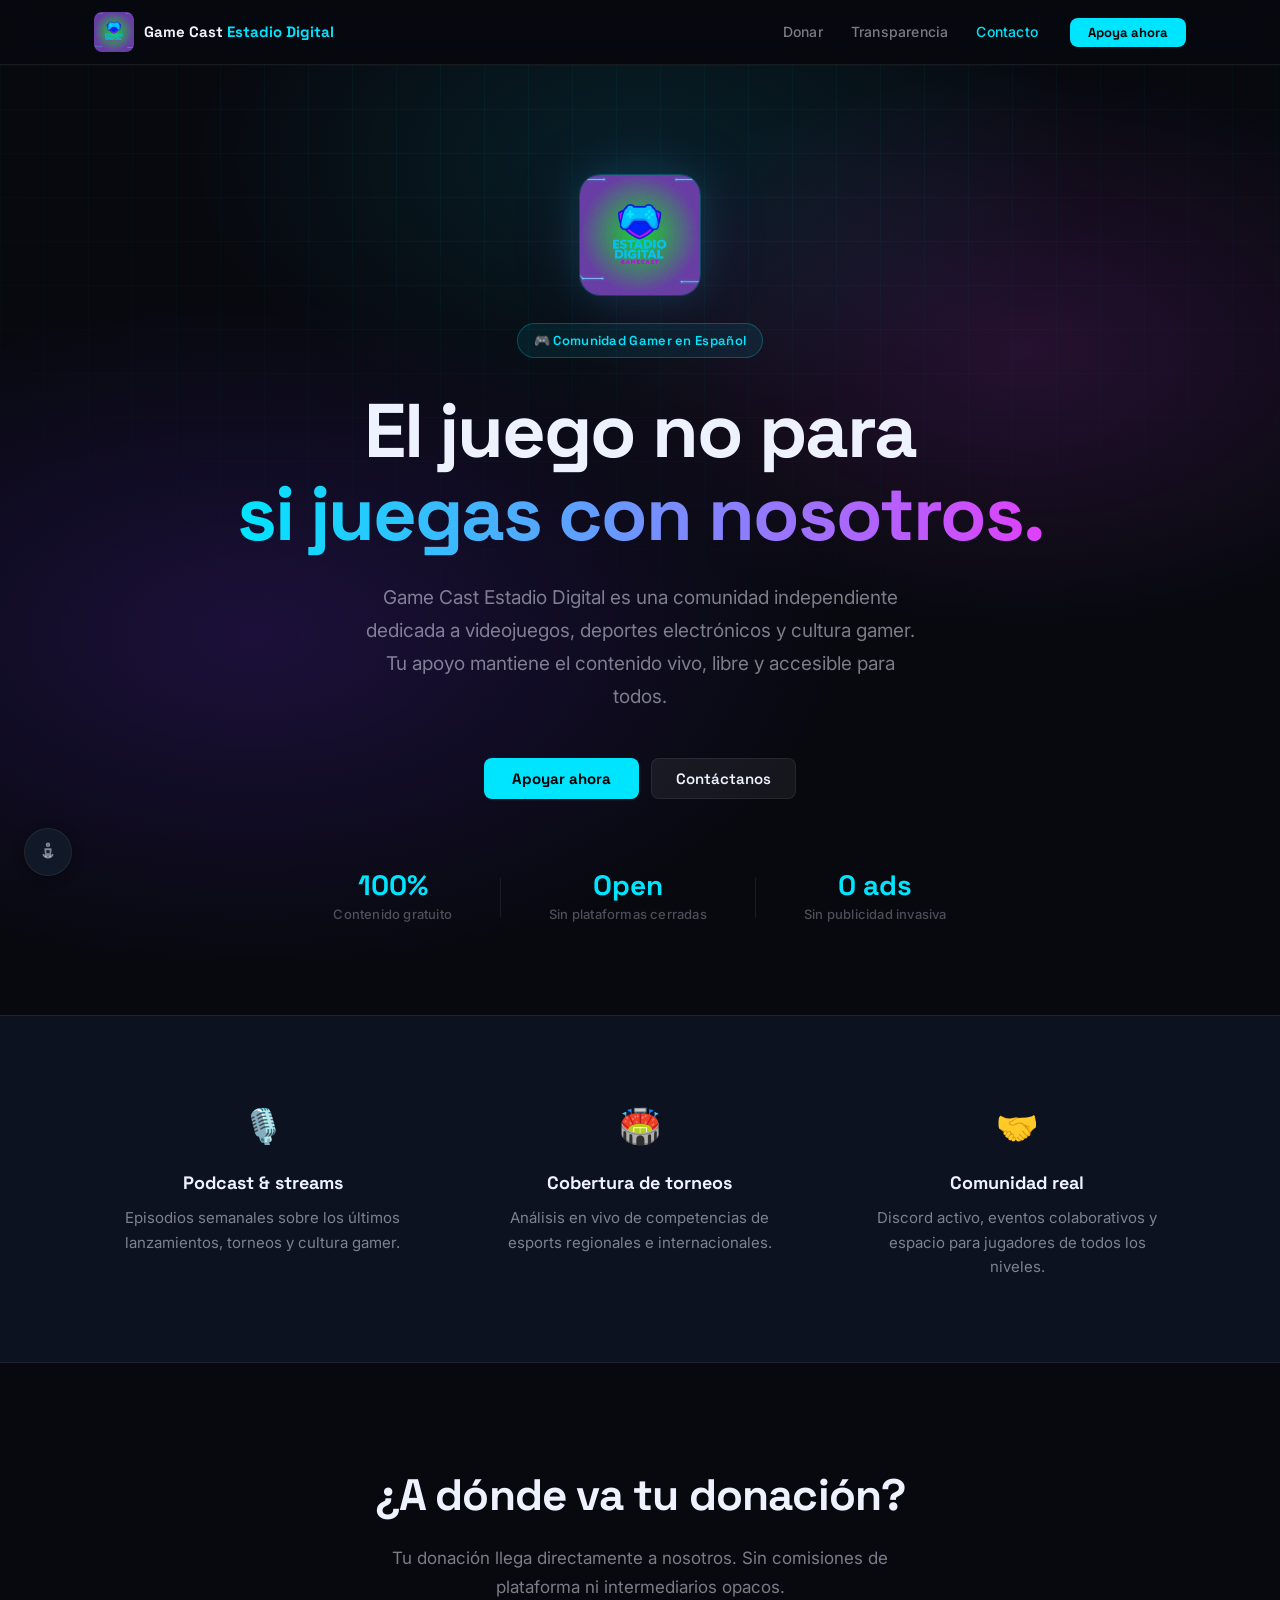
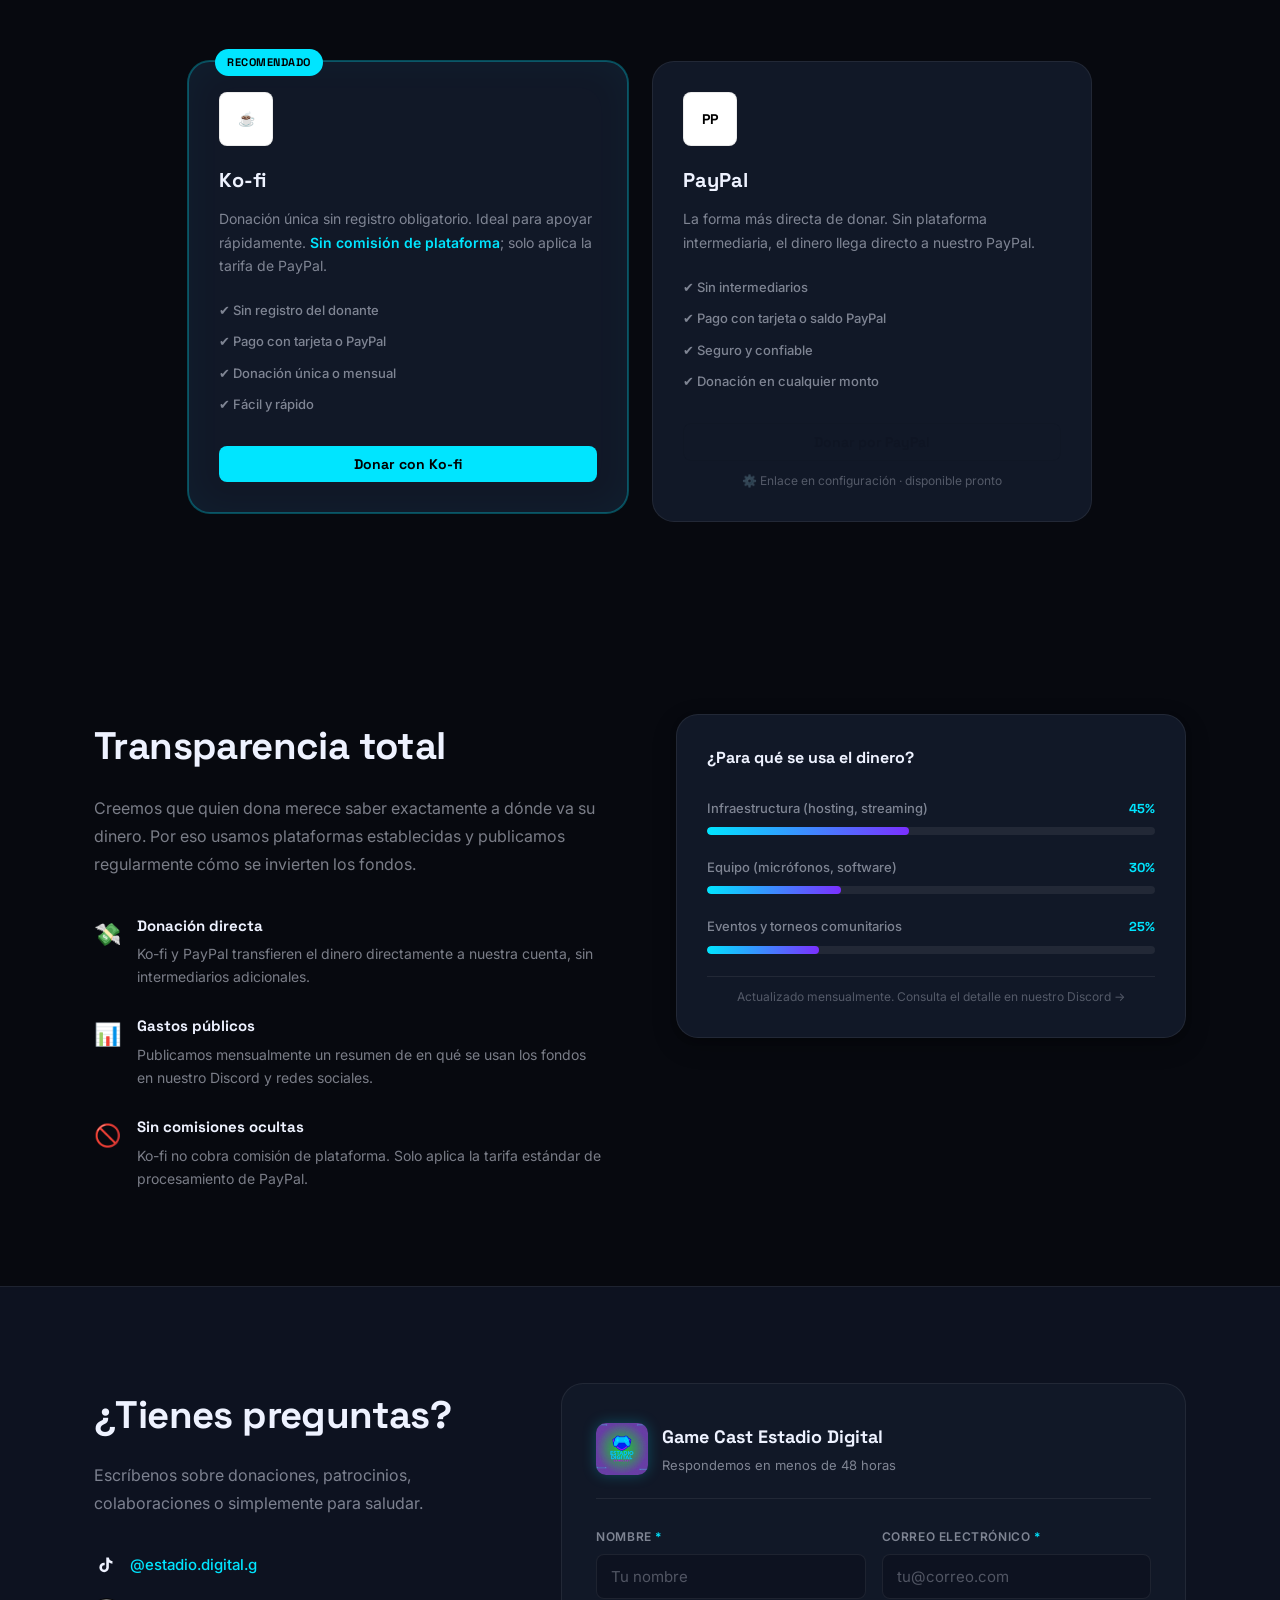
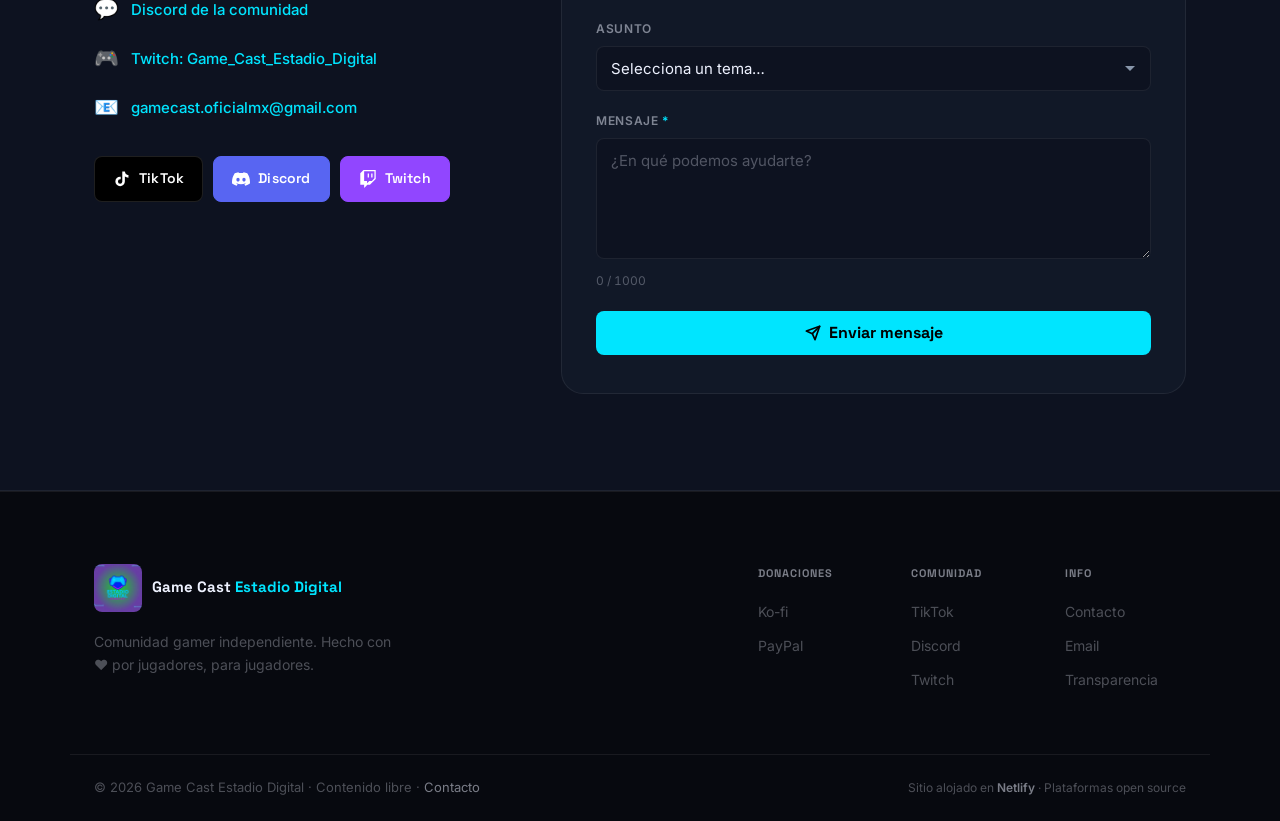
==== commit 1c93bec4: "Revert "ux: auditoria completa de UX/UI, SEO y accesibilidad" This reverts commit ca97616216bf231687" ====
--- a/index.html
+++ b/index.html
@@ -9,48 +9,15 @@
   <meta property="og:description" content="Comunidad independiente dedicada a videojuegos, esports y cultura gamer en español." />
   <meta property="og:image" content="logo.png" />
   <meta property="og:type" content="website" />
-  <meta property="og:url" content="https://gamecastestadiodigital.netlify.app/" />
   <meta name="theme-color" content="#00E5FF" />
-  <meta name="twitter:card" content="summary_large_image" />
-  <meta name="twitter:title" content="Apoya Game Cast Estadio Digital" />
-  <meta name="twitter:description" content="Comunidad independiente dedicada a videojuegos, esports y cultura gamer en español. Tu apoyo mantiene el contenido vivo y accesible para todos." />
-  <meta name="twitter:image" content="https://gamecastestadiodigital.netlify.app/logo.png" />
-  <meta name="robots" content="index, follow" />
-  <link rel="canonical" href="https://gamecastestadiodigital.netlify.app/" />
   <link rel="icon" type="image/png" sizes="32x32" href="favicon-32.png" />
   <link rel="apple-touch-icon" sizes="180x180" href="apple-touch-icon.png" />
   <link rel="preconnect" href="https://fonts.googleapis.com" />
   <link rel="preconnect" href="https://fonts.gstatic.com" crossorigin />
-  <link rel="preload" href="logo.png" as="image" />
   <link href="https://fonts.googleapis.com/css2?family=Space+Grotesk:wght@400;500;600;700&family=Inter:wght@400;500&display=swap" rel="stylesheet" />
   <link rel="stylesheet" href="style.css" />
-  <script type="application/ld+json">
-  {
-    "@context": "https://schema.org",
-    "@type": "Organization",
-    "name": "Game Cast Estadio Digital",
-    "description": "Comunidad independiente dedicada a videojuegos, esports y cultura gamer en español.",
-    "url": "https://gamecastestadiodigital.netlify.app/",
-    "logo": "https://gamecastestadiodigital.netlify.app/logo.png",
-    "email": "gamecast.oficialmx@gmail.com",
-    "sameAs": [
-      "https://www.tiktok.com/@estadio.digital.g",
-      "https://discord.gg/Uu6ybhuUd",
-      "https://www.twitch.tv/Game_Cast_Estadio_Digital",
-      "https://ko-fi.com/gamecastestadiodigital"
-    ]
-  }
-  </script>
 </head>
 <body>
-
-  <!-- PAGE LOADER -->
-  <div class="page-loader" id="page-loader">
-    <div class="loader-inner">
-      <img src="logo.png" alt="Game Cast" class="loader-logo" width="72" height="72" />
-      <div class="loader-bar"><div class="loader-bar-fill"></div></div>
-    </div>
-  </div>
 
   <!-- BARRA DE PROGRESO DE SCROLL -->
   <div class="scroll-progress" id="scroll-progress"></div>
@@ -89,10 +56,6 @@
       <div class="hero-logo-wrap">
         <img src="logo.png" alt="Game Cast Estadio Digital" class="hero-logo" width="120" height="120" />
       </div>
-      <div class="hero-year-badge">
-        <svg width="12" height="12" viewBox="0 0 24 24" fill="none" stroke="currentColor" stroke-width="2" stroke-linecap="round" stroke-linejoin="round"><circle cx="12" cy="12" r="10"/><polyline points="12 6 12 12 16 14"/></svg>
-        Desde 2024
-      </div>
       <div class="hero-badge">🎮 Comunidad Gamer en Español</div>
       <h1 class="hero-title">
         El juego no para<br/>
@@ -104,7 +67,7 @@
         libre y accesible para todos.
       </p>
       <div class="hero-actions">
-        <a href="#donar" class="btn btn-primary hero-cta-pulse">Apoyar ahora</a>
+        <a href="#donar" class="btn btn-primary">Apoyar ahora</a>
         <a href="#contacto" class="btn btn-ghost">Contáctanos</a>
       </div>
       <div class="hero-stats">
@@ -114,8 +77,8 @@
         </div>
         <div class="stat-divider"></div>
         <div class="stat">
-          <span class="stat-num">2024</span>
-          <span class="stat-label">Año de fundación</span>
+          <span class="stat-num">Open</span>
+          <span class="stat-label">Sin plataformas cerradas</span>
         </div>
         <div class="stat-divider"></div>
         <div class="stat">
@@ -130,29 +93,17 @@
   <section class="about-strip">
     <div class="container about-grid">
       <div class="about-card">
-        <div class="about-icon-svg" aria-hidden="true">
-          <svg width="28" height="28" viewBox="0 0 24 24" fill="none" stroke="currentColor" stroke-width="1.6" stroke-linecap="round" stroke-linejoin="round">
-            <rect x="9" y="2" width="6" height="11" rx="3"/><path d="M5 10a7 7 0 0 0 14 0"/><line x1="12" y1="17" x2="12" y2="22"/><line x1="8" y1="22" x2="16" y2="22"/>
-          </svg>
-        </div>
+        <span class="about-icon">🎙️</span>
         <h3>Podcast &amp; streams</h3>
         <p>Episodios semanales sobre los últimos lanzamientos, torneos y cultura gamer.</p>
       </div>
       <div class="about-card">
-        <div class="about-icon-svg" aria-hidden="true">
-          <svg width="28" height="28" viewBox="0 0 24 24" fill="none" stroke="currentColor" stroke-width="1.6" stroke-linecap="round" stroke-linejoin="round">
-            <circle cx="12" cy="8" r="6"/><path d="M15.477 12.89 17 22l-5-3-5 3 1.523-9.11"/><path d="M7 8h2m6 0h2m-7 4h4"/>
-          </svg>
-        </div>
+        <span class="about-icon">🏟️</span>
         <h3>Cobertura de torneos</h3>
         <p>Análisis en vivo de competencias de esports regionales e internacionales.</p>
       </div>
       <div class="about-card">
-        <div class="about-icon-svg" aria-hidden="true">
-          <svg width="28" height="28" viewBox="0 0 24 24" fill="none" stroke="currentColor" stroke-width="1.6" stroke-linecap="round" stroke-linejoin="round">
-            <path d="M17 21v-2a4 4 0 0 0-4-4H5a4 4 0 0 0-4 4v2"/><circle cx="9" cy="7" r="4"/><path d="M23 21v-2a4 4 0 0 0-3-3.87"/><path d="M16 3.13a4 4 0 0 1 0 7.75"/>
-          </svg>
-        </div>
+        <span class="about-icon">🤝</span>
         <h3>Comunidad real</h3>
         <p>Discord activo, eventos colaborativos y espacio para jugadores de todos los niveles.</p>
       </div>
@@ -160,7 +111,7 @@
   </section>
 
   <!-- DONACIONES -->
-  <section class="section section-glow-top" id="donar">
+  <section class="section" id="donar">
     <div class="container">
       <div class="section-head">
         <h2>¿A dónde va tu donación?</h2>
@@ -207,7 +158,7 @@
   </section>
 
   <!-- TRANSPARENCIA -->
-  <section class="section section-glow-top" id="transparencia">
+  <section class="section" id="transparencia">
     <div class="container transparency-inner">
       <div class="transparency-text">
         <h2>Transparencia total</h2>
@@ -237,10 +188,6 @@
         </ul>
       </div>
       <div class="transparency-card">
-        <div class="budget-date-badge">
-          <svg width="11" height="11" viewBox="0 0 24 24" fill="none" stroke="currentColor" stroke-width="2.2" stroke-linecap="round" stroke-linejoin="round"><circle cx="12" cy="12" r="10"/><polyline points="12 6 12 12 16 14"/></svg>
-          Actualizado: Julio 2026
-        </div>
         <h4>¿Para qué se usa el dinero?</h4>
         <div class="budget-bars">
           <div class="budget-item">
@@ -266,16 +213,12 @@
           </div>
         </div>
         <p class="budget-note">Actualizado mensualmente. Consulta el detalle en nuestro Discord →</p>
-        <a href="https://discord.gg/Uu6ybhuUd" target="_blank" rel="noopener" class="transparency-report-link">
-          <svg width="13" height="13" viewBox="0 0 24 24" fill="currentColor" aria-hidden="true"><path d="M20.317 4.37a19.791 19.791 0 0 0-4.885-1.515.074.074 0 0 0-.079.037c-.21.375-.444.864-.608 1.25a18.27 18.27 0 0 0-5.487 0 12.64 12.64 0 0 0-.617-1.25.077.077 0 0 0-.079-.037A19.736 19.736 0 0 0 3.677 4.37a.07.07 0 0 0-.032.027C.533 9.046-.32 13.58.099 18.057c.002.022.015.043.03.056a19.9 19.9 0 0 0 5.993 3.03.078.078 0 0 0 .084-.028 14.09 14.09 0 0 0 1.226-1.994.076.076 0 0 0-.041-.106 13.107 13.107 0 0 1-1.872-.892.077.077 0 0 1-.008-.128 10.2 10.2 0 0 0 .372-.292.074.074 0 0 1 .077-.01c3.928 1.793 8.18 1.793 12.062 0a.074.074 0 0 1 .078.01c.12.098.246.198.373.292a.077.077 0 0 1-.006.127 12.299 12.299 0 0 1-1.873.892.077.077 0 0 0-.041.107c.36.698.772 1.362 1.225 1.993a.076.076 0 0 0 .084.028 19.839 19.839 0 0 0 6.002-3.03.077.077 0 0 0 .032-.054c.5-5.177-.838-9.674-3.549-13.66a.061.061 0 0 0-.031-.03zM8.02 15.33c-1.183 0-2.157-1.085-2.157-2.419 0-1.333.956-2.419 2.157-2.419 1.21 0 2.176 1.096 2.157 2.42 0 1.333-.956 2.418-2.157 2.418zm7.975 0c-1.183 0-2.157-1.085-2.157-2.419 0-1.333.955-2.419 2.157-2.419 1.21 0 2.176 1.096 2.157 2.42 0 1.333-.946 2.418-2.157 2.418z"/></svg>
-          Ver reporte completo en Discord
-        </a>
       </div>
     </div>
   </section>
 
   <!-- CONTACTO -->
-  <section class="section section-contact section-glow-top" id="contacto">
+  <section class="section section-contact" id="contacto">
     <div class="container contact-inner">
       <div class="contact-info">
         <h2>¿Tienes preguntas?</h2>
@@ -421,23 +364,6 @@
           <span class="logo-text">Game Cast <em>Estadio Digital</em></span>
         </a>
         <p>Comunidad gamer independiente. Hecho con ❤️ por jugadores, para jugadores.</p>
-        <div class="footer-socials">
-          <a href="https://www.tiktok.com/@estadio.digital.g?is_from_webapp=1&sender_device=pc" class="footer-social-btn" target="_blank" rel="noopener" aria-label="TikTok">
-            <svg width="16" height="16" viewBox="0 0 24 24" fill="currentColor"><path d="M19.59 6.69a4.83 4.83 0 0 1-3.77-4.25V2h-3.45v13.67a2.89 2.89 0 0 1-2.88 2.5 2.89 2.89 0 0 1-2.89-2.89 2.89 2.89 0 0 1 2.89-2.89c.28 0 .54.04.79.1V9.01a6.34 6.34 0 0 0-.79-.05 6.34 6.34 0 0 0-6.34 6.34 6.34 6.34 0 0 0 6.34 6.34 6.34 6.34 0 0 0 6.33-6.34V8.69a8.18 8.18 0 0 0 4.78 1.52V6.76a4.85 4.85 0 0 1-1.01-.07z"/></svg>
-          </a>
-          <a href="https://discord.gg/Uu6ybhuUd" class="footer-social-btn" target="_blank" rel="noopener" aria-label="Discord">
-            <svg width="16" height="16" viewBox="0 0 24 24" fill="currentColor"><path d="M20.317 4.37a19.791 19.791 0 0 0-4.885-1.515.074.074 0 0 0-.079.037c-.21.375-.444.864-.608 1.25a18.27 18.27 0 0 0-5.487 0 12.64 12.64 0 0 0-.617-1.25.077.077 0 0 0-.079-.037A19.736 19.736 0 0 0 3.677 4.37a.07.07 0 0 0-.032.027C.533 9.046-.32 13.58.099 18.057c.002.022.015.043.03.056a19.9 19.9 0 0 0 5.993 3.03.078.078 0 0 0 .084-.028 14.09 14.09 0 0 0 1.226-1.994.076.076 0 0 0-.041-.106 13.107 13.107 0 0 1-1.872-.892.077.077 0 0 1-.008-.128 10.2 10.2 0 0 0 .372-.292.074.074 0 0 1 .077-.01c3.928 1.793 8.18 1.793 12.062 0a.074.074 0 0 1 .078.01c.12.098.246.198.373.292a.077.077 0 0 1-.006.127 12.299 12.299 0 0 1-1.873.892.077.077 0 0 0-.041.107c.36.698.772 1.362 1.225 1.993a.076.076 0 0 0 .084.028 19.839 19.839 0 0 0 6.002-3.03.077.077 0 0 0 .032-.054c.5-5.177-.838-9.674-3.549-13.66a.061.061 0 0 0-.031-.03zM8.02 15.33c-1.183 0-2.157-1.085-2.157-2.419 0-1.333.956-2.419 2.157-2.419 1.21 0 2.176 1.096 2.157 2.42 0 1.333-.956 2.418-2.157 2.418zm7.975 0c-1.183 0-2.157-1.085-2.157-2.419 0-1.333.955-2.419 2.157-2.419 1.21 0 2.176 1.096 2.157 2.42 0 1.333-.946 2.418-2.157 2.418z"/></svg>
-          </a>
-          <a href="https://www.twitch.tv/Game_Cast_Estadio_Digital" class="footer-social-btn" target="_blank" rel="noopener" aria-label="Twitch">
-            <svg width="16" height="16" viewBox="0 0 24 24" fill="currentColor"><path d="M11.571 4.714h1.715v5.143H11.57zm4.715 0H18v5.143h-1.714zM6 0L1.714 4.286v15.428h5.143V24l4.286-4.286h3.428L22.286 12V0zm14.571 11.143l-3.428 3.428h-3.429l-3 3v-3H6.857V1.714h13.714z"/></svg>
-          </a>
-          <a href="mailto:gamecast.oficialmx@gmail.com" class="footer-social-btn" aria-label="Correo electrónico">
-            <svg width="16" height="16" viewBox="0 0 24 24" fill="none" stroke="currentColor" stroke-width="2" stroke-linecap="round" stroke-linejoin="round"><path d="M4 4h16c1.1 0 2 .9 2 2v12c0 1.1-.9 2-2 2H4c-1.1 0-2-.9-2-2V6c0-1.1.9-2 2-2z"/><polyline points="22,6 12,13 2,6"/></svg>
-          </a>
-          <a href="https://ko-fi.com/gamecastestadiodigital" class="footer-social-btn" target="_blank" rel="noopener" aria-label="Ko-fi">
-            <svg width="16" height="16" viewBox="0 0 24 24" fill="none" stroke="currentColor" stroke-width="2" stroke-linecap="round" stroke-linejoin="round"><path d="M18 8h1a4 4 0 0 1 0 8h-1"/><path d="M2 8h16v9a4 4 0 0 1-4 4H6a4 4 0 0 1-4-4V8z"/><line x1="6" y1="1" x2="6" y2="4"/><line x1="10" y1="1" x2="10" y2="4"/><line x1="14" y1="1" x2="14" y2="4"/></svg>
-          </a>
-        </div>
       </div>
       <div class="footer-links">
         <div class="footer-col">
@@ -457,22 +383,12 @@
           <a href="mailto:gamecast.oficialmx@gmail.com">Email</a>
           <a href="#transparencia">Transparencia</a>
         </div>
-        <div class="footer-col">
-          <h5>Legal</h5>
-          <a href="#contacto">Privacidad</a>
-          <a href="#contacto">Términos</a>
-          <a href="https://netlify.com" target="_blank" rel="noopener">Open Source</a>
-        </div>
       </div>
     </div>
     <div class="footer-bottom">
       <div class="container">
-        <div class="footer-bottom-links">
-          <p style="font-size:13px;color:var(--text-on-dark-dim)">© 2026 Game Cast Estadio Digital · Contenido libre</p>
-          <a href="#contacto">Contacto</a>
-          <a href="#transparencia">Transparencia</a>
-        </div>
-        <p class="footer-tech">Alojado en <strong>Netlify</strong> · Código abierto</p>
+        <p>© 2026 Game Cast Estadio Digital · Contenido libre · <a href="#contacto">Contacto</a></p>
+        <p class="footer-tech">Sitio alojado en <strong>Netlify</strong> · Plataformas open source</p>
       </div>
     </div>
   </footer>
--- a/style.css
+++ b/style.css
@@ -29,8 +29,8 @@
 
   /* ── Texto ── */
   --text-on-dark:       #EEF2FF;
-  --text-on-dark-muted: rgba(238,242,255,0.70);
-  --text-on-dark-dim:   rgba(238,242,255,0.48);
+  --text-on-dark-muted: rgba(238,242,255,0.50);
+  --text-on-dark-dim:   rgba(238,242,255,0.30);
   --text-dark:          #0D1220;
   --text-mid:           #4A5568;
   --text-muted:         #8896AA;
@@ -456,9 +456,9 @@
 }
 
 .platform-card:hover {
-  box-shadow: 0 0 0 1px rgba(0,229,255,0.22), var(--shadow-card);
-  transform: translateY(-6px);
-  border-color: rgba(0,229,255,0.30);
+  box-shadow: var(--shadow-card);
+  transform: translateY(-3px);
+  border-color: rgba(0,229,255,0.15);
 }
 
 .platform-card.featured {
@@ -994,7 +994,7 @@
 .form-group select:focus,
 .form-group textarea:focus {
   border-color: var(--cyan);
-  box-shadow: 0 0 0 3px var(--cyan-glow), 0 0 12px rgba(0,229,255,0.08);
+  box-shadow: 0 0 0 3px var(--cyan-glow);
 }
 
 .form-group input::placeholder,
@@ -1060,8 +1060,8 @@
 
 .footer-links {
   display: grid;
-  grid-template-columns: repeat(4, 1fr);
-  gap: 24px;
+  grid-template-columns: repeat(3, 1fr);
+  gap: 32px;
 }
 
 .footer-col h5 {
@@ -1114,12 +1114,6 @@
   .transparency-inner,
   .contact-inner { grid-template-columns: 1fr; gap: 48px; }
   .footer-inner { grid-template-columns: 1fr; gap: 48px; }
-  .footer-links { grid-template-columns: repeat(4, 1fr); }
-}
-
-@media (max-width: 768px) {
-  .footer-links { grid-template-columns: repeat(2, 1fr); gap: 20px; }
-  .footer-inner { gap: 36px; }
 }
 
 @media (max-width: 640px) {
@@ -1144,12 +1138,11 @@
 }
 
 .hero-inner > * { animation: fadeUp .65s ease both; }
-.hero-year-badge { animation-delay: .02s; }
-.hero-badge    { animation-delay: .08s; }
-.hero-title    { animation-delay: .16s; }
-.hero-sub      { animation-delay: .25s; }
-.hero-actions  { animation-delay: .33s; }
-.hero-stats    { animation-delay: .41s; }
+.hero-badge    { animation-delay: .05s; }
+.hero-title    { animation-delay: .13s; }
+.hero-sub      { animation-delay: .22s; }
+.hero-actions  { animation-delay: .30s; }
+.hero-stats    { animation-delay: .38s; }
 
 /* Reveal on scroll (added by JS) */
 .reveal-ready {
@@ -2056,275 +2049,3 @@
   text-align: center;
   margin-top: 10px;
 }
-
-/* ============================
-   PAGE LOADER
-   ============================ */
-.page-loader {
-  position: fixed;
-  inset: 0;
-  background: var(--bg-deep);
-  z-index: 9999;
-  display: flex;
-  align-items: center;
-  justify-content: center;
-  transition: opacity 0.45s ease, visibility 0.45s ease;
-}
-.page-loader.hidden {
-  opacity: 0;
-  visibility: hidden;
-  pointer-events: none;
-}
-.loader-inner {
-  display: flex;
-  flex-direction: column;
-  align-items: center;
-  gap: 22px;
-}
-.loader-logo {
-  width: 72px;
-  height: 72px;
-  border-radius: 16px;
-  box-shadow: 0 0 30px rgba(0,229,255,0.20);
-  animation: loaderPulse 1.4s ease-in-out infinite;
-}
-@keyframes loaderPulse {
-  0%, 100% { transform: scale(1);    opacity: 1;   }
-  50%       { transform: scale(0.93); opacity: 0.65; }
-}
-.loader-bar {
-  width: 140px;
-  height: 3px;
-  background: rgba(255,255,255,0.07);
-  border-radius: 100px;
-  overflow: hidden;
-}
-.loader-bar-fill {
-  height: 100%;
-  width: 0;
-  background: linear-gradient(90deg, var(--cyan), var(--magenta));
-  border-radius: 100px;
-  animation: loaderFill 0.8s cubic-bezier(.22,1,.36,1) forwards;
-}
-@keyframes loaderFill { to { width: 100%; } }
-
-/* ============================
-   HERO CTA — GLOW PULSE
-   ============================ */
-.hero-cta-pulse {
-  position: relative;
-}
-.hero-cta-pulse::after {
-  content: '';
-  position: absolute;
-  inset: -5px;
-  border-radius: calc(var(--r-sm) + 5px);
-  background: var(--cyan);
-  opacity: 0;
-  filter: blur(14px);
-  z-index: -1;
-  animation: ctaGlowAnim 2.8s ease-in-out infinite;
-}
-@keyframes ctaGlowAnim {
-  0%,100% { opacity: 0;    }
-  50%      { opacity: 0.28; }
-}
-
-/* ============================
-   ABOUT ICONS — SVG WRAP
-   ============================ */
-.about-icon-svg {
-  width: 64px;
-  height: 64px;
-  border-radius: var(--r-md);
-  background: rgba(0,229,255,0.07);
-  border: 1px solid rgba(0,229,255,0.14);
-  display: flex;
-  align-items: center;
-  justify-content: center;
-  margin: 0 auto 20px;
-  color: var(--cyan);
-  transition: background 0.25s, border-color 0.25s, box-shadow 0.25s, transform 0.25s;
-}
-.about-card:hover .about-icon-svg {
-  background: rgba(0,229,255,0.13);
-  border-color: rgba(0,229,255,0.30);
-  box-shadow: 0 0 22px rgba(0,229,255,0.14);
-  transform: translateY(-4px);
-}
-.about-card {
-  transition: transform 0.25s;
-}
-
-/* ============================
-   KEYBOARD FOCUS (ACCESSIBILITY)
-   ============================ */
-:focus-visible {
-  outline: 2px solid var(--cyan);
-  outline-offset: 3px;
-  border-radius: 4px;
-}
-.btn:focus-visible {
-  outline-offset: 4px;
-}
-.nav-links a:focus-visible,
-.footer-col a:focus-visible {
-  text-decoration: underline;
-  text-decoration-color: var(--cyan);
-}
-
-/* ============================
-   FOOTER SOCIAL ICONS
-   ============================ */
-.footer-socials {
-  display: flex;
-  gap: 8px;
-  margin-top: 22px;
-}
-.footer-social-btn {
-  width: 36px;
-  height: 36px;
-  border-radius: var(--r-sm);
-  background: rgba(255,255,255,0.04);
-  border: 1px solid var(--border-dark);
-  display: flex;
-  align-items: center;
-  justify-content: center;
-  color: var(--text-on-dark-dim);
-  transition: background 0.2s, border-color 0.2s, color 0.2s, box-shadow 0.2s, transform 0.15s;
-}
-.footer-social-btn:hover {
-  background: rgba(0,229,255,0.09);
-  border-color: rgba(0,229,255,0.28);
-  color: var(--cyan);
-  box-shadow: 0 0 14px rgba(0,229,255,0.15);
-  transform: translateY(-2px);
-}
-
-/* ============================
-   BUDGET DATE BADGE
-   ============================ */
-.budget-date-badge {
-  display: inline-flex;
-  align-items: center;
-  gap: 5px;
-  font-size: 11px;
-  color: var(--text-on-dark-dim);
-  background: rgba(0,229,255,0.05);
-  border: 1px solid rgba(0,229,255,0.10);
-  border-radius: 100px;
-  padding: 3px 10px;
-  margin-bottom: 18px;
-}
-
-/* ============================
-   TRANSPARENCY REPORT LINK
-   ============================ */
-.transparency-report-link {
-  display: inline-flex;
-  align-items: center;
-  gap: 6px;
-  font-size: 13px;
-  font-weight: 600;
-  color: var(--cyan);
-  margin-top: 16px;
-  transition: opacity 0.2s, gap 0.2s;
-  text-decoration: none;
-}
-.transparency-report-link:hover { opacity: 0.75; gap: 9px; }
-
-/* ============================
-   HERO YEAR BADGE
-   ============================ */
-.hero-year-badge {
-  display: inline-flex;
-  align-items: center;
-  gap: 6px;
-  font-family: var(--font);
-  font-size: 12px;
-  font-weight: 500;
-  color: var(--text-on-dark-dim);
-  background: rgba(255,255,255,0.04);
-  border: 1px solid rgba(255,255,255,0.08);
-  border-radius: 100px;
-  padding: 4px 14px;
-  margin-bottom: 20px;
-}
-
-/* ============================
-   SECTION GLOW SEPARATOR
-   ============================ */
-.section-glow-top {
-  position: relative;
-}
-.section-glow-top::before {
-  content: '';
-  position: absolute;
-  top: 0;
-  left: 50%;
-  transform: translateX(-50%);
-  width: 70%;
-  max-width: 700px;
-  height: 1px;
-  background: linear-gradient(90deg, transparent, rgba(0,229,255,0.22), transparent);
-  pointer-events: none;
-}
-
-/* ============================
-   ENHANCED FEATURED CARD HOVER
-   ============================ */
-.platform-card.featured:hover {
-  box-shadow: 0 0 0 1px var(--border-cyan), 0 0 36px rgba(0,229,255,0.18), var(--shadow-card);
-  transform: translateY(-6px);
-}
-
-/* ============================
-   FOOTER BOTTOM IMPROVED
-   ============================ */
-.footer-bottom-links {
-  display: flex;
-  gap: 14px;
-  flex-wrap: wrap;
-}
-.footer-bottom-links a {
-  font-size: 12px;
-  color: var(--text-on-dark-dim);
-  transition: color 0.2s;
-}
-.footer-bottom-links a:hover { color: var(--cyan); }
-
-/* ============================
-   TIER CARD HOVER ENHANCED
-   ============================ */
-.tier-card:hover {
-  background: var(--bg-card-alt);
-  border-color: rgba(0,229,255,0.22);
-  transform: translateY(-5px);
-  box-shadow: 0 0 0 1px rgba(0,229,255,0.15), var(--shadow-card);
-}
-
-/* ============================
-   ABOUT CARD HOVER
-   ============================ */
-.about-card:hover {
-  transform: translateY(-3px);
-}
-
-/* ============================
-   RESPONSIVE EXTRAS
-   ============================ */
-@media (max-width: 640px) {
-  .platforms-grid-2 {
-    grid-template-columns: 1fr;
-  }
-  .hero-logo { width: 88px; height: 88px; }
-  .hero-badge { font-size: 12px; padding: 5px 13px; }
-  .trust-strip { gap: 14px; }
-  .footer-socials { flex-wrap: wrap; }
-}
-
-@media (max-width: 480px) {
-  .contact-inner { gap: 32px; }
-  .transparency-inner { gap: 36px; }
-  .footer-links { grid-template-columns: 1fr 1fr; gap: 24px; }
-}
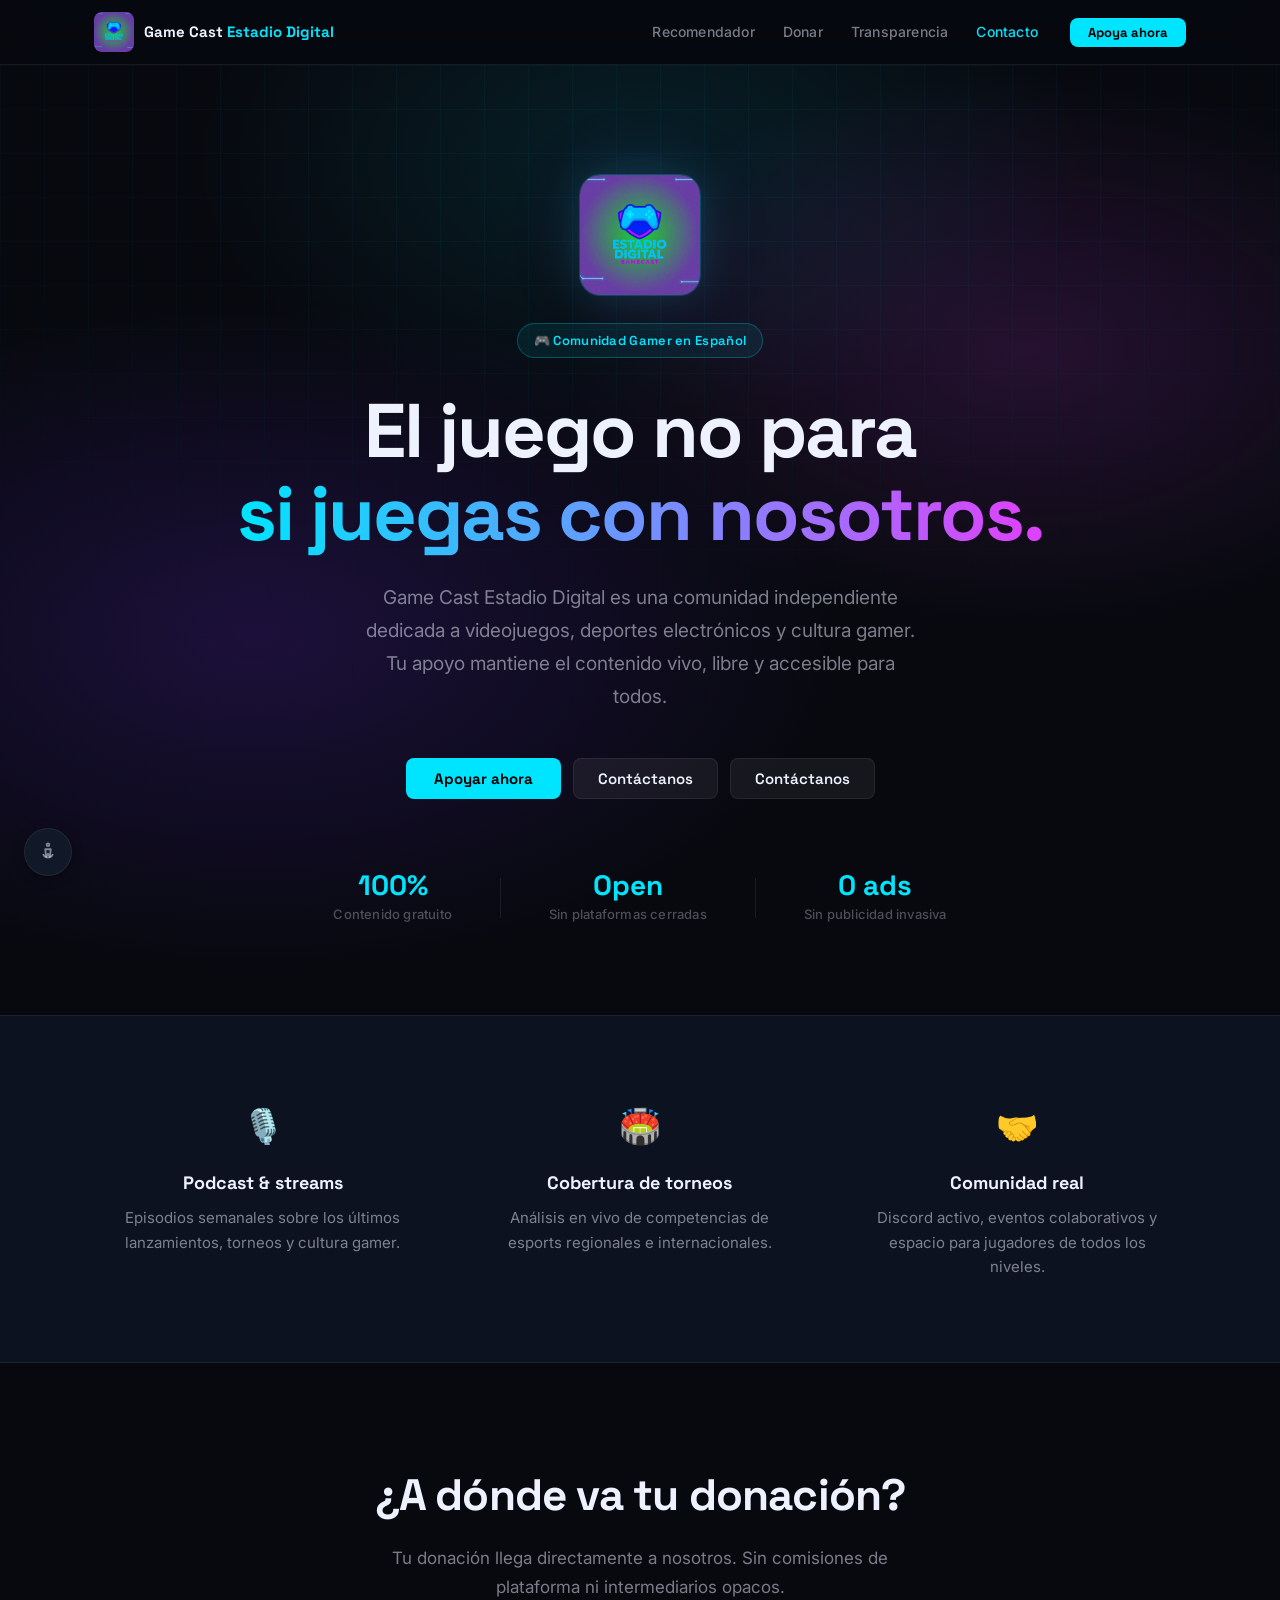
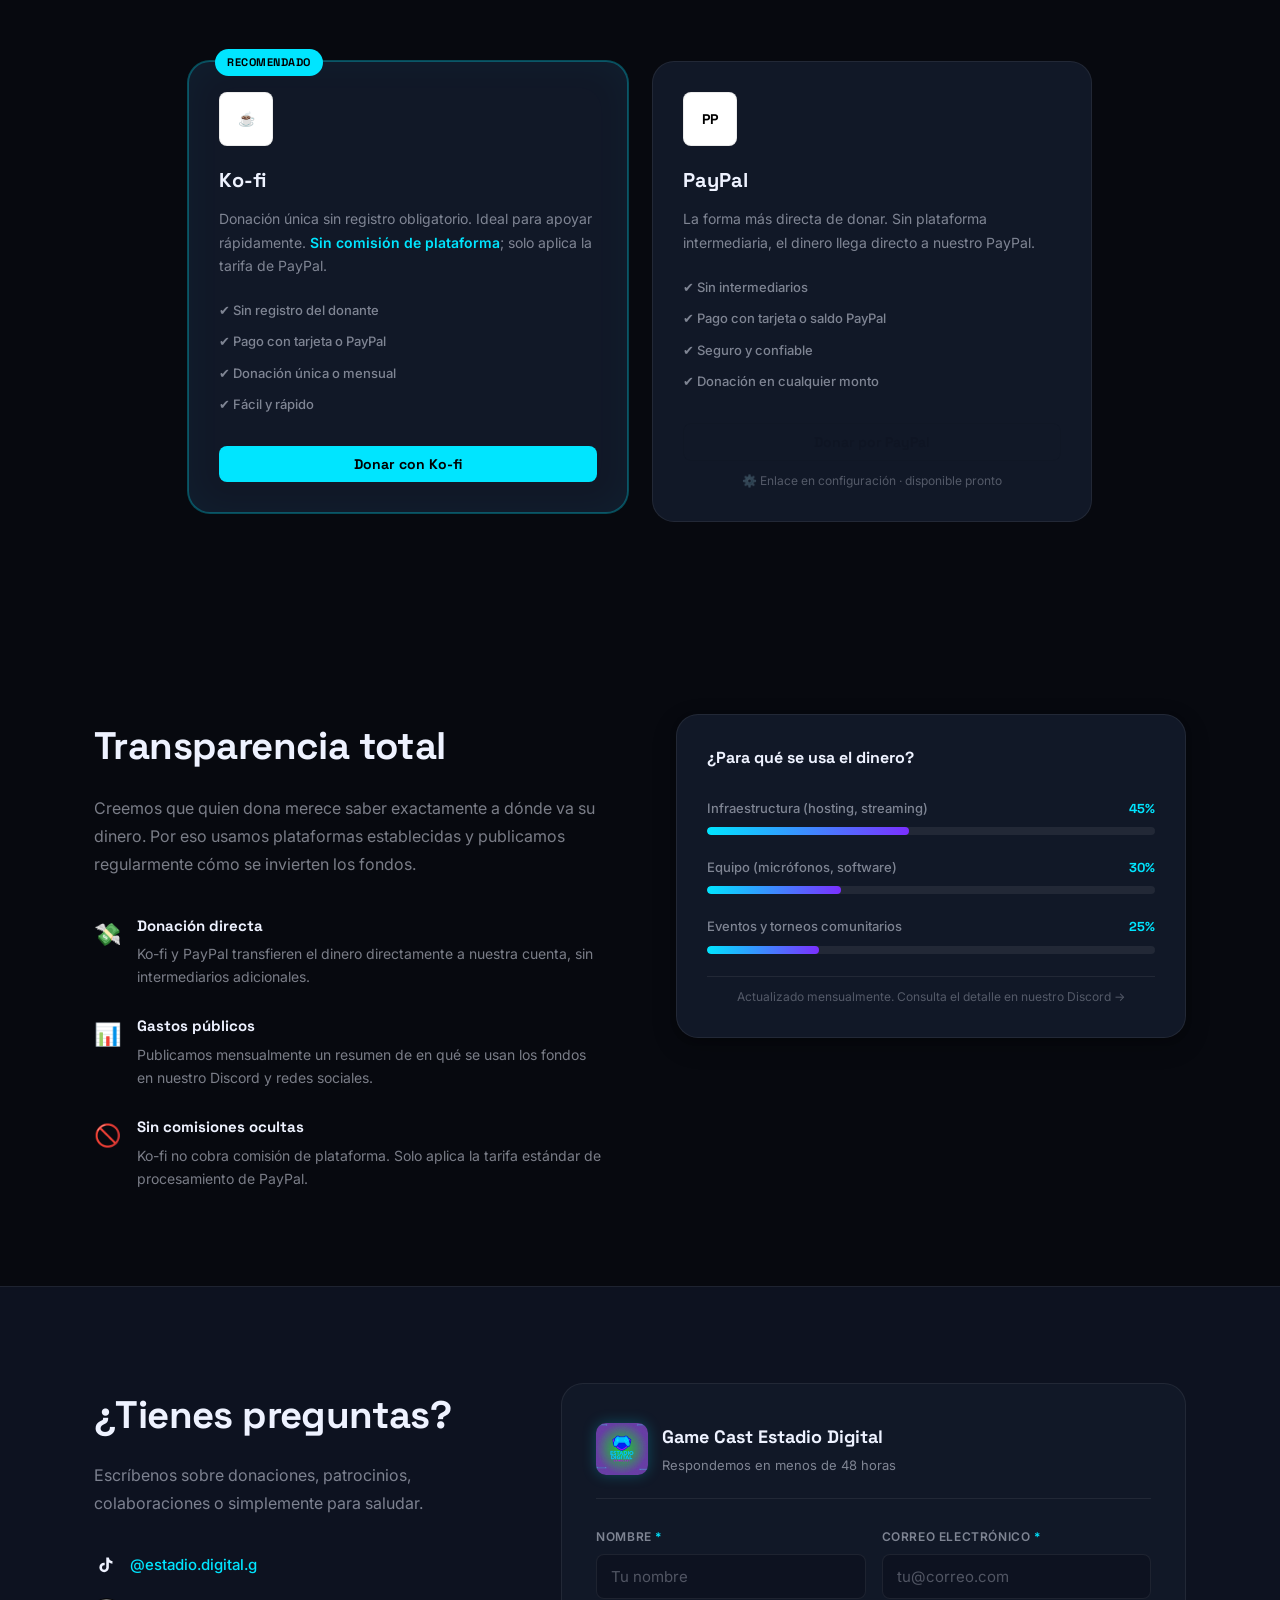
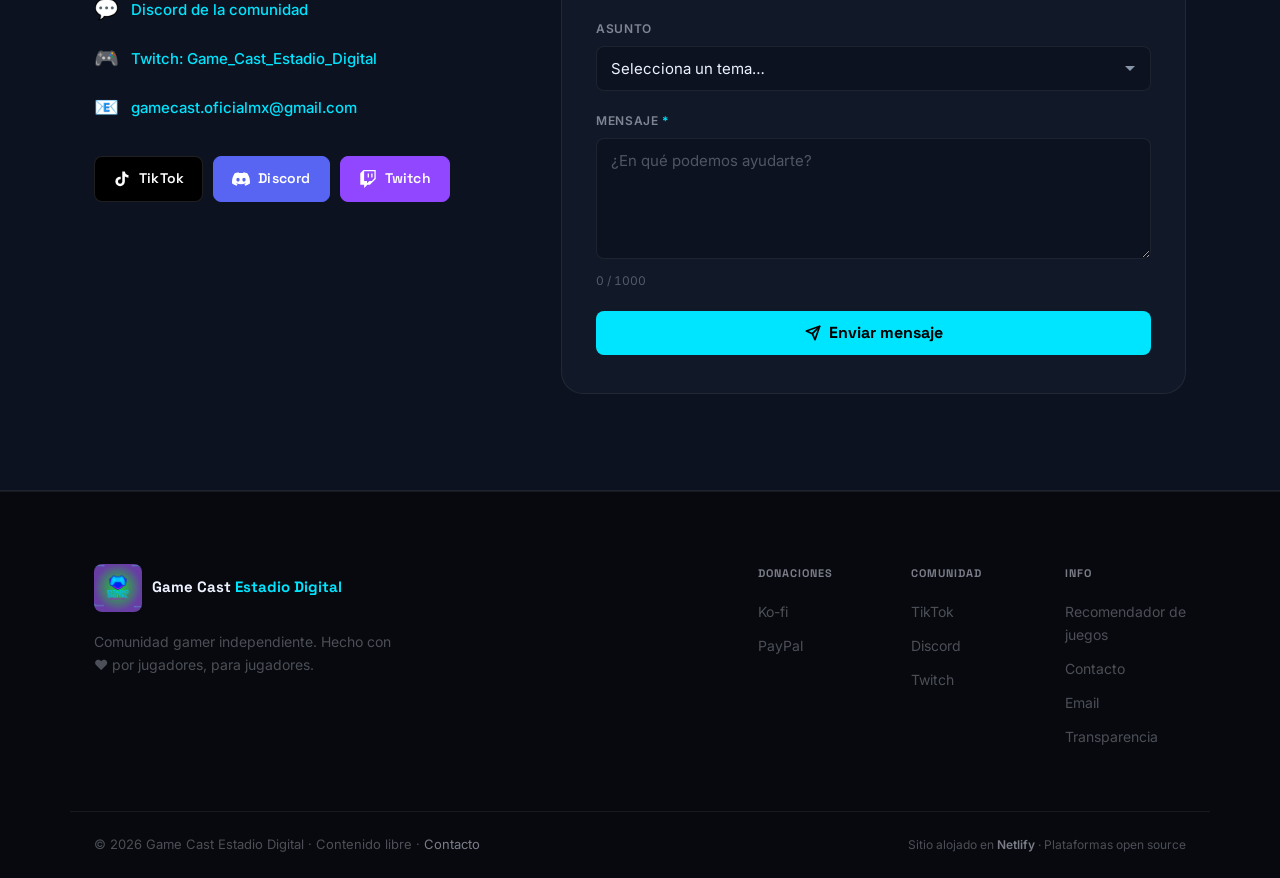
==== commit 8a5019db: "Integra el recomendador GameCast en /gamecast/ y enlaza ambos sitios Copia la app recomendadora (HTM" ====
--- a/index.html
+++ b/index.html
@@ -30,6 +30,7 @@
         <span class="logo-text">Game Cast <em>Estadio Digital</em></span>
       </a>
       <div class="nav-links">
+        <a href="gamecast/">Recomendador</a>
         <a href="#donar">Donar</a>
         <a href="#transparencia">Transparencia</a>
         <a href="#contacto">Contacto</a>
@@ -43,6 +44,7 @@
 
   <!-- MENÚ MÓVIL -->
   <div class="mobile-nav" id="mobile-nav" aria-hidden="true">
+    <a href="gamecast/" class="mobile-nav-link">Recomendador</a>
     <a href="#donar" class="mobile-nav-link">Donar</a>
     <a href="#transparencia" class="mobile-nav-link">Transparencia</a>
     <a href="#contacto" class="mobile-nav-link">Contacto</a>
@@ -68,6 +70,7 @@
       </p>
       <div class="hero-actions">
         <a href="#donar" class="btn btn-primary">Apoyar ahora</a>
+        <a href="gamecast/" class="btn btn-ghost">🎮 Recomendador de juegos</a>
         <a href="#contacto" class="btn btn-ghost">Contáctanos</a>
       </div>
       <div class="hero-stats">
@@ -379,6 +382,7 @@
         </div>
         <div class="footer-col">
           <h5>Info</h5>
+          <a href="gamecast/">Recomendador de juegos</a>
           <a href="#contacto">Contacto</a>
           <a href="mailto:gamecast.oficialmx@gmail.com">Email</a>
           <a href="#transparencia">Transparencia</a>
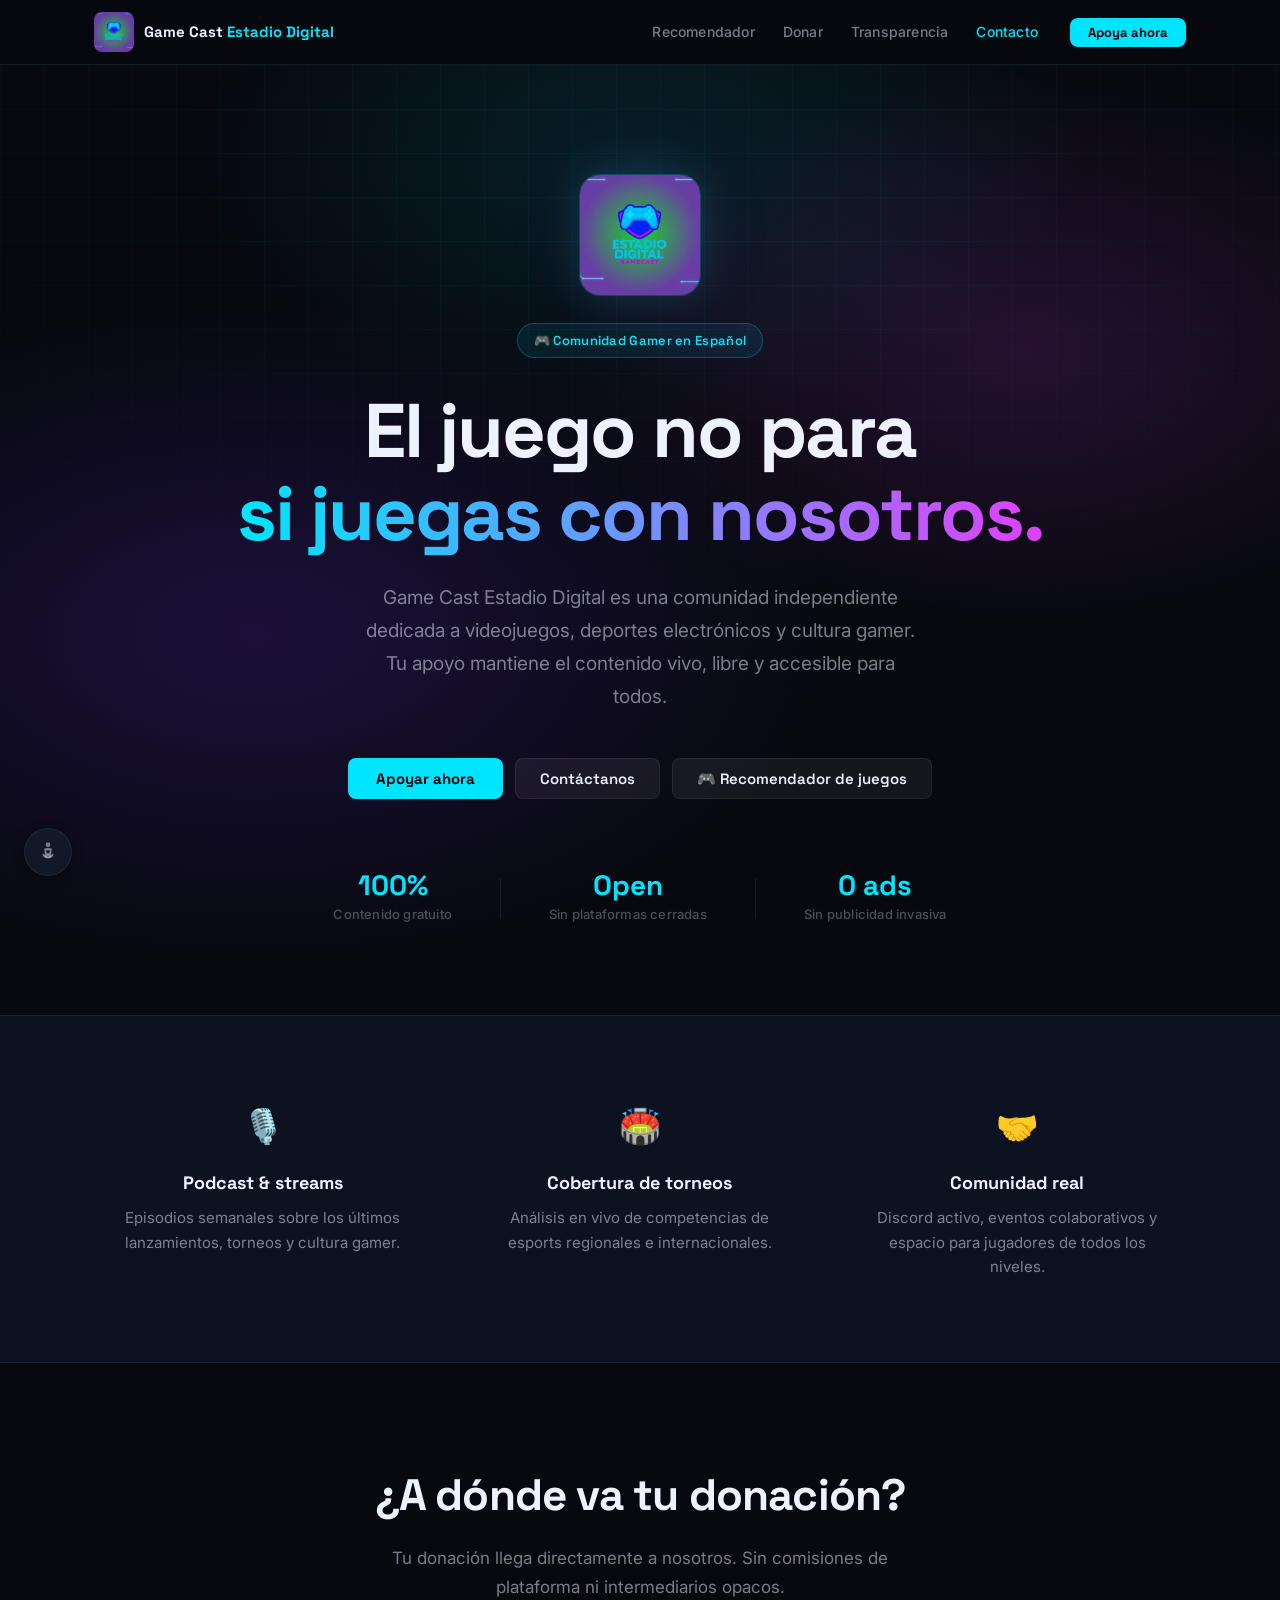
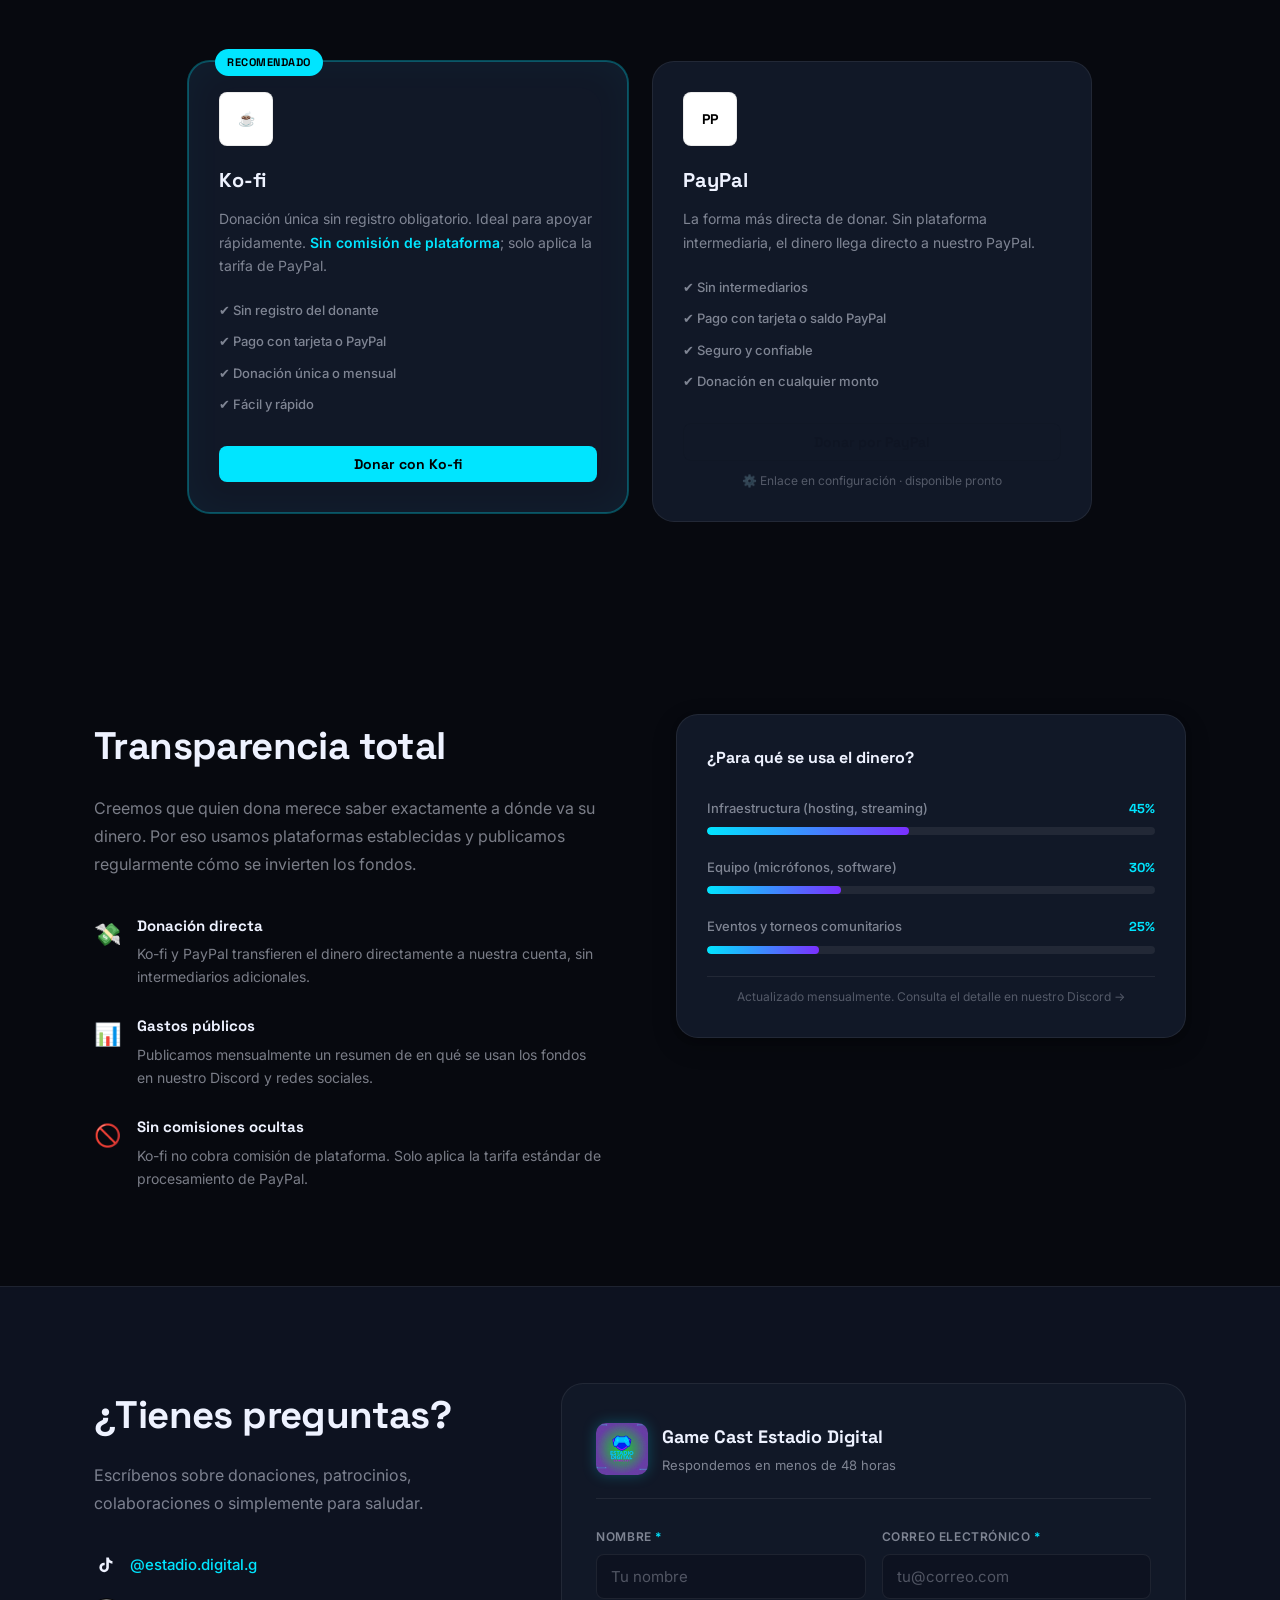
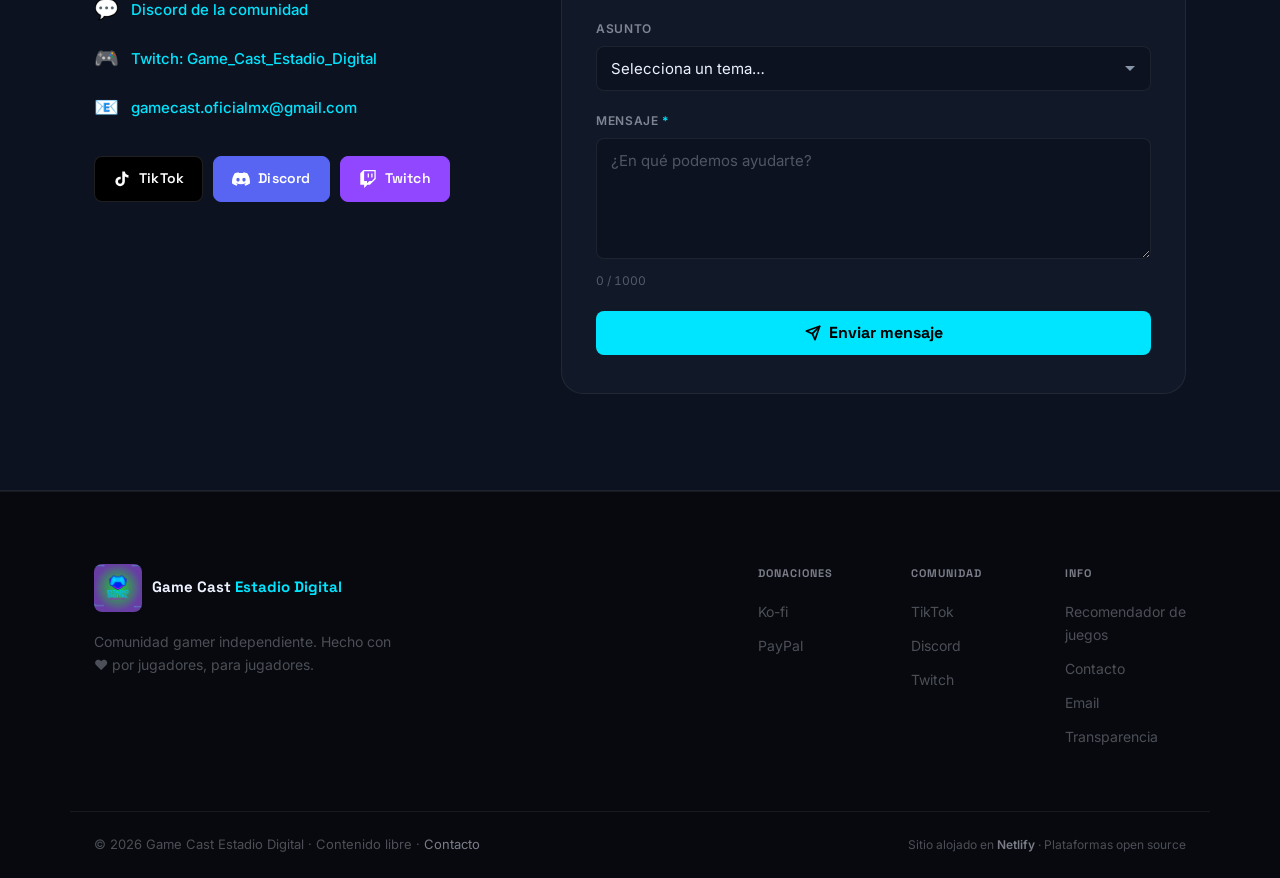
==== commit 1cf73954: "fix(hero): quita Contactanos duplicado y recupera el boton Recomendador (reordena hero-actions; main" ====
--- a/index.html
+++ b/index.html
@@ -70,8 +70,8 @@
       </p>
       <div class="hero-actions">
         <a href="#donar" class="btn btn-primary">Apoyar ahora</a>
+        <a href="#contacto" class="btn btn-ghost">Contáctanos</a>
         <a href="gamecast/" class="btn btn-ghost">🎮 Recomendador de juegos</a>
-        <a href="#contacto" class="btn btn-ghost">Contáctanos</a>
       </div>
       <div class="hero-stats">
         <div class="stat">
